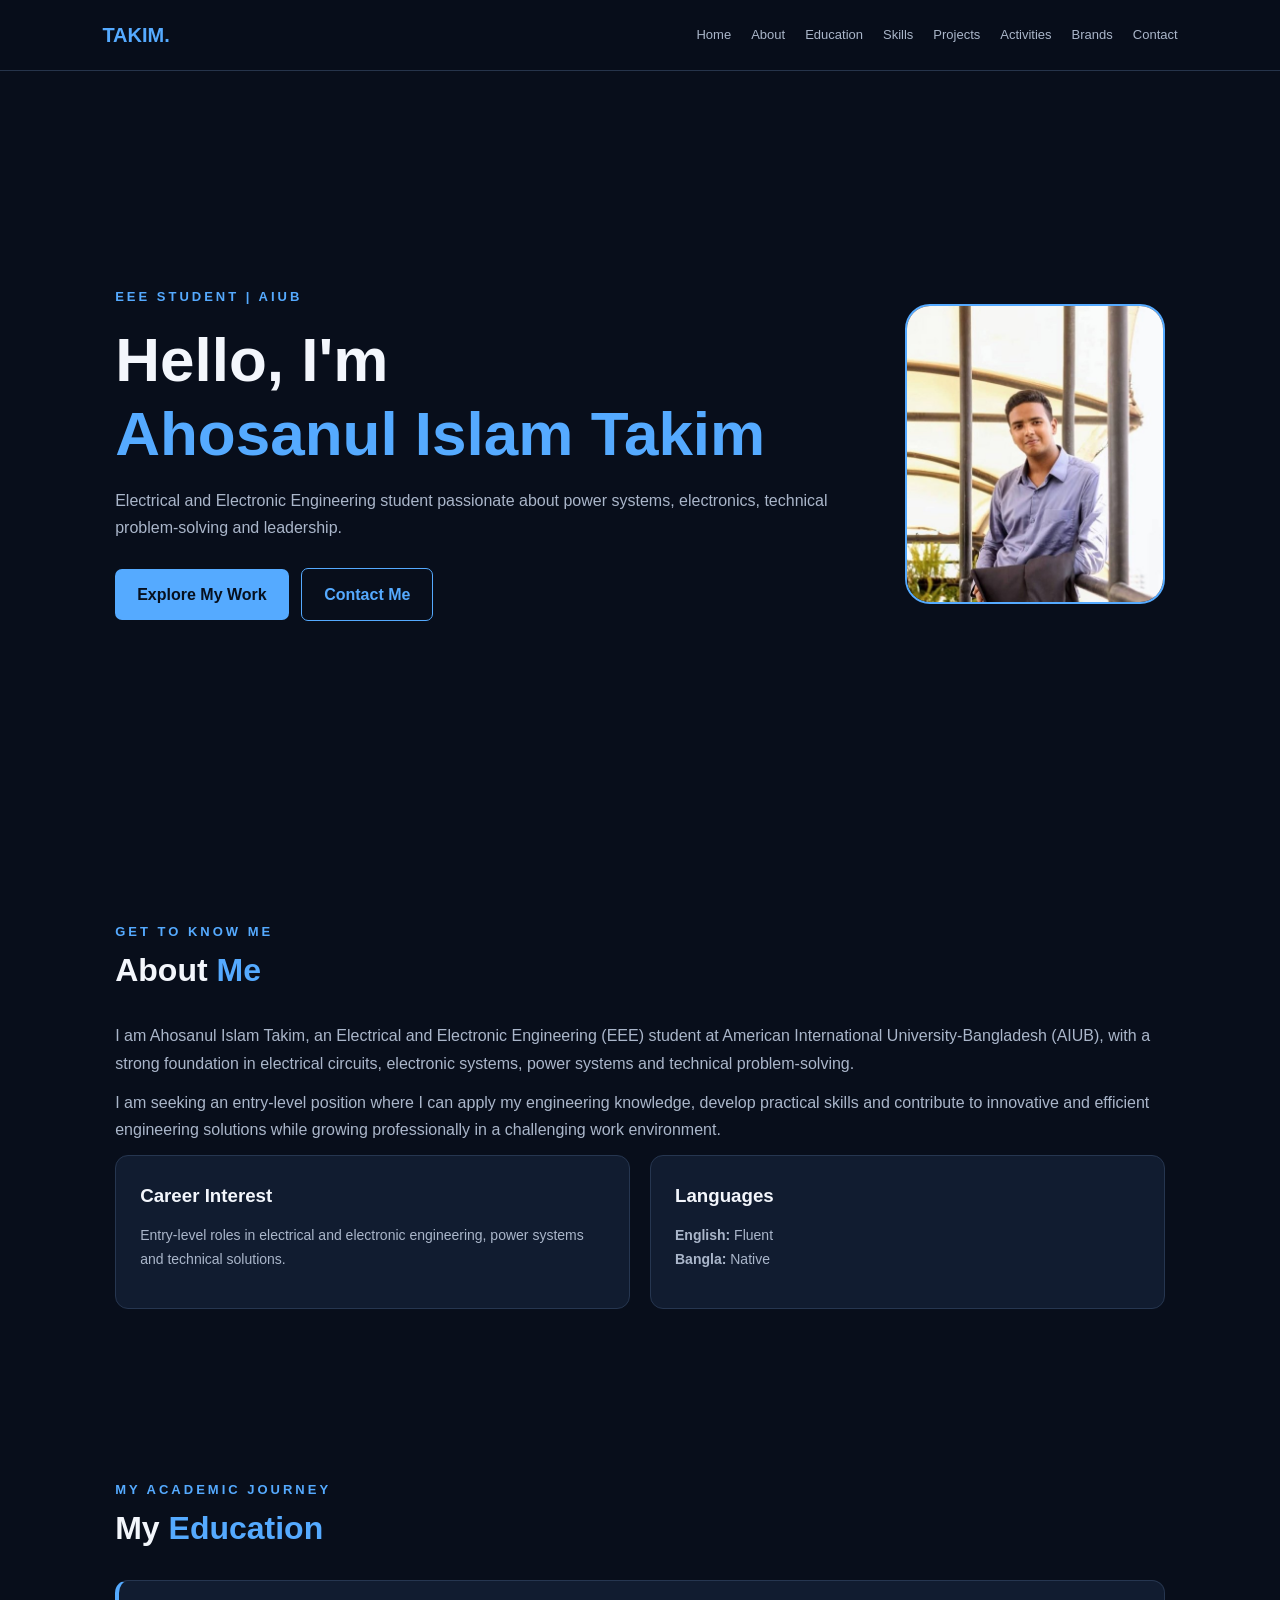
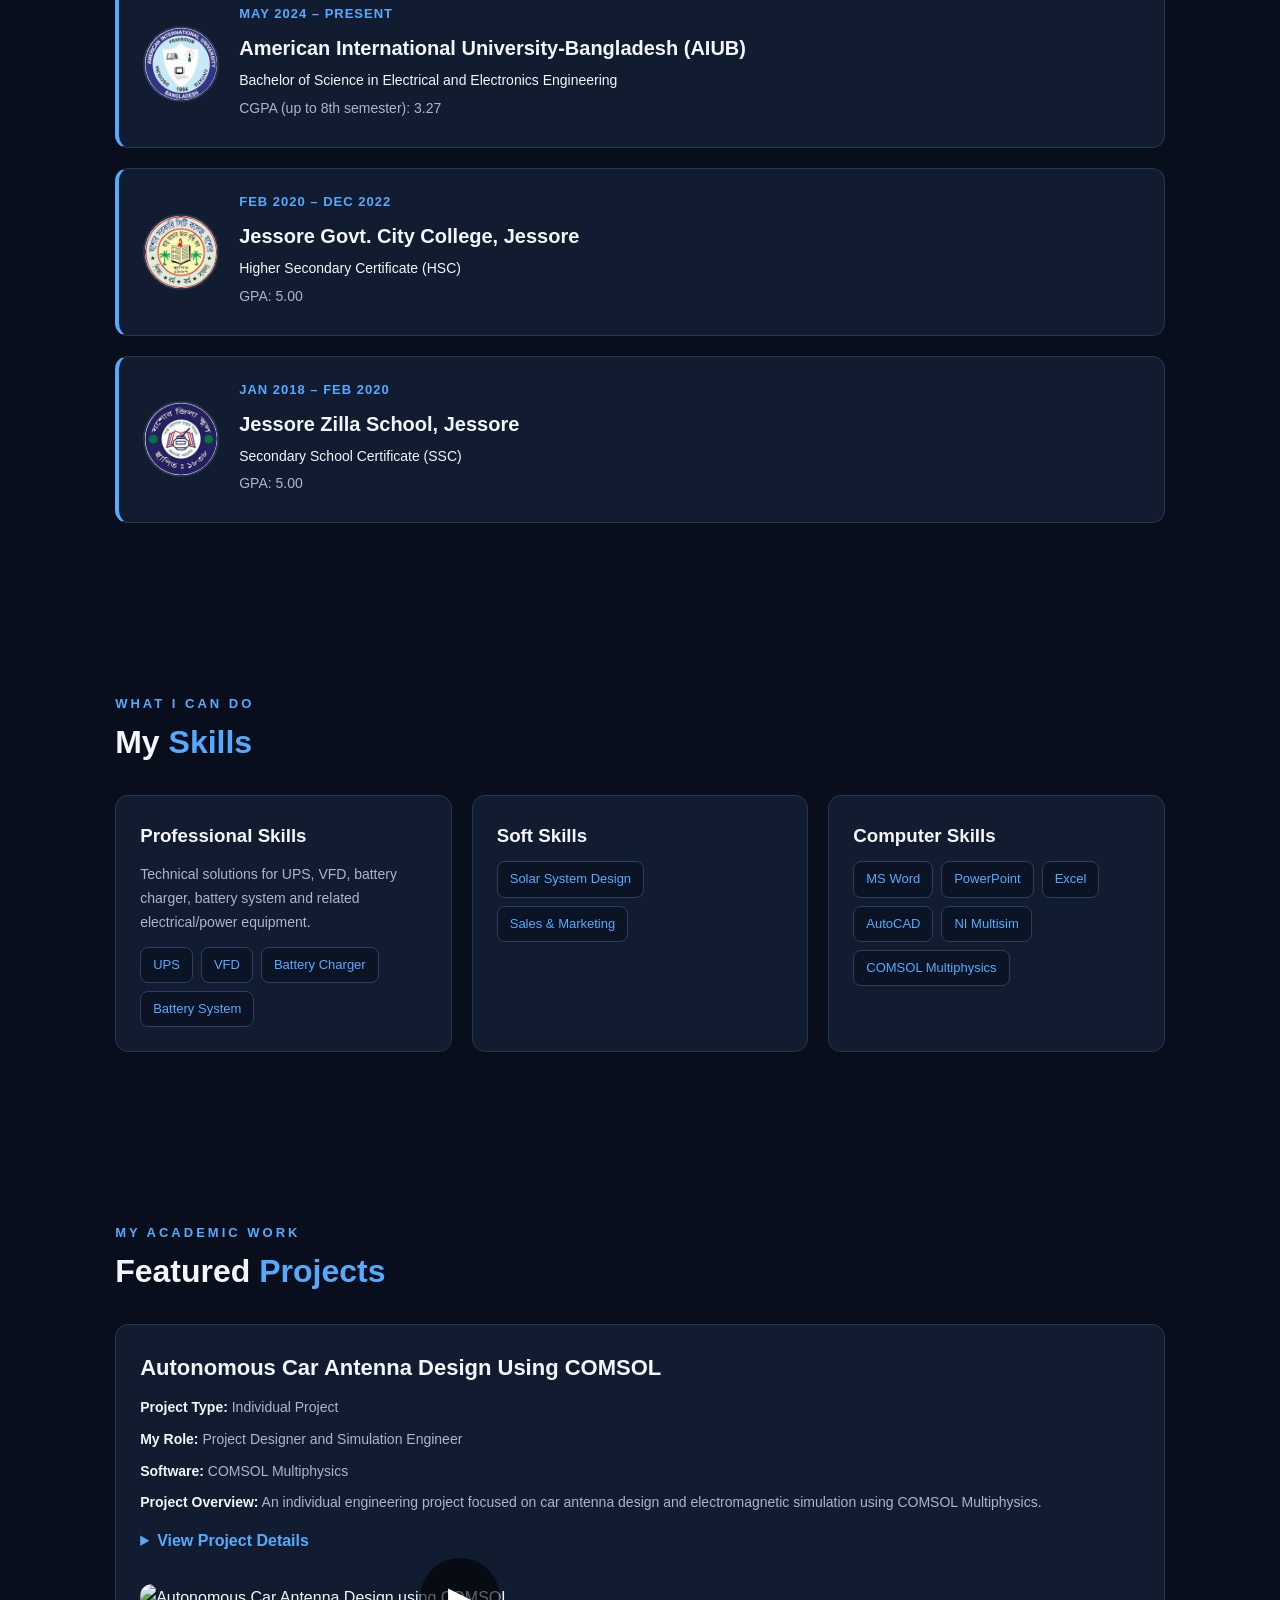
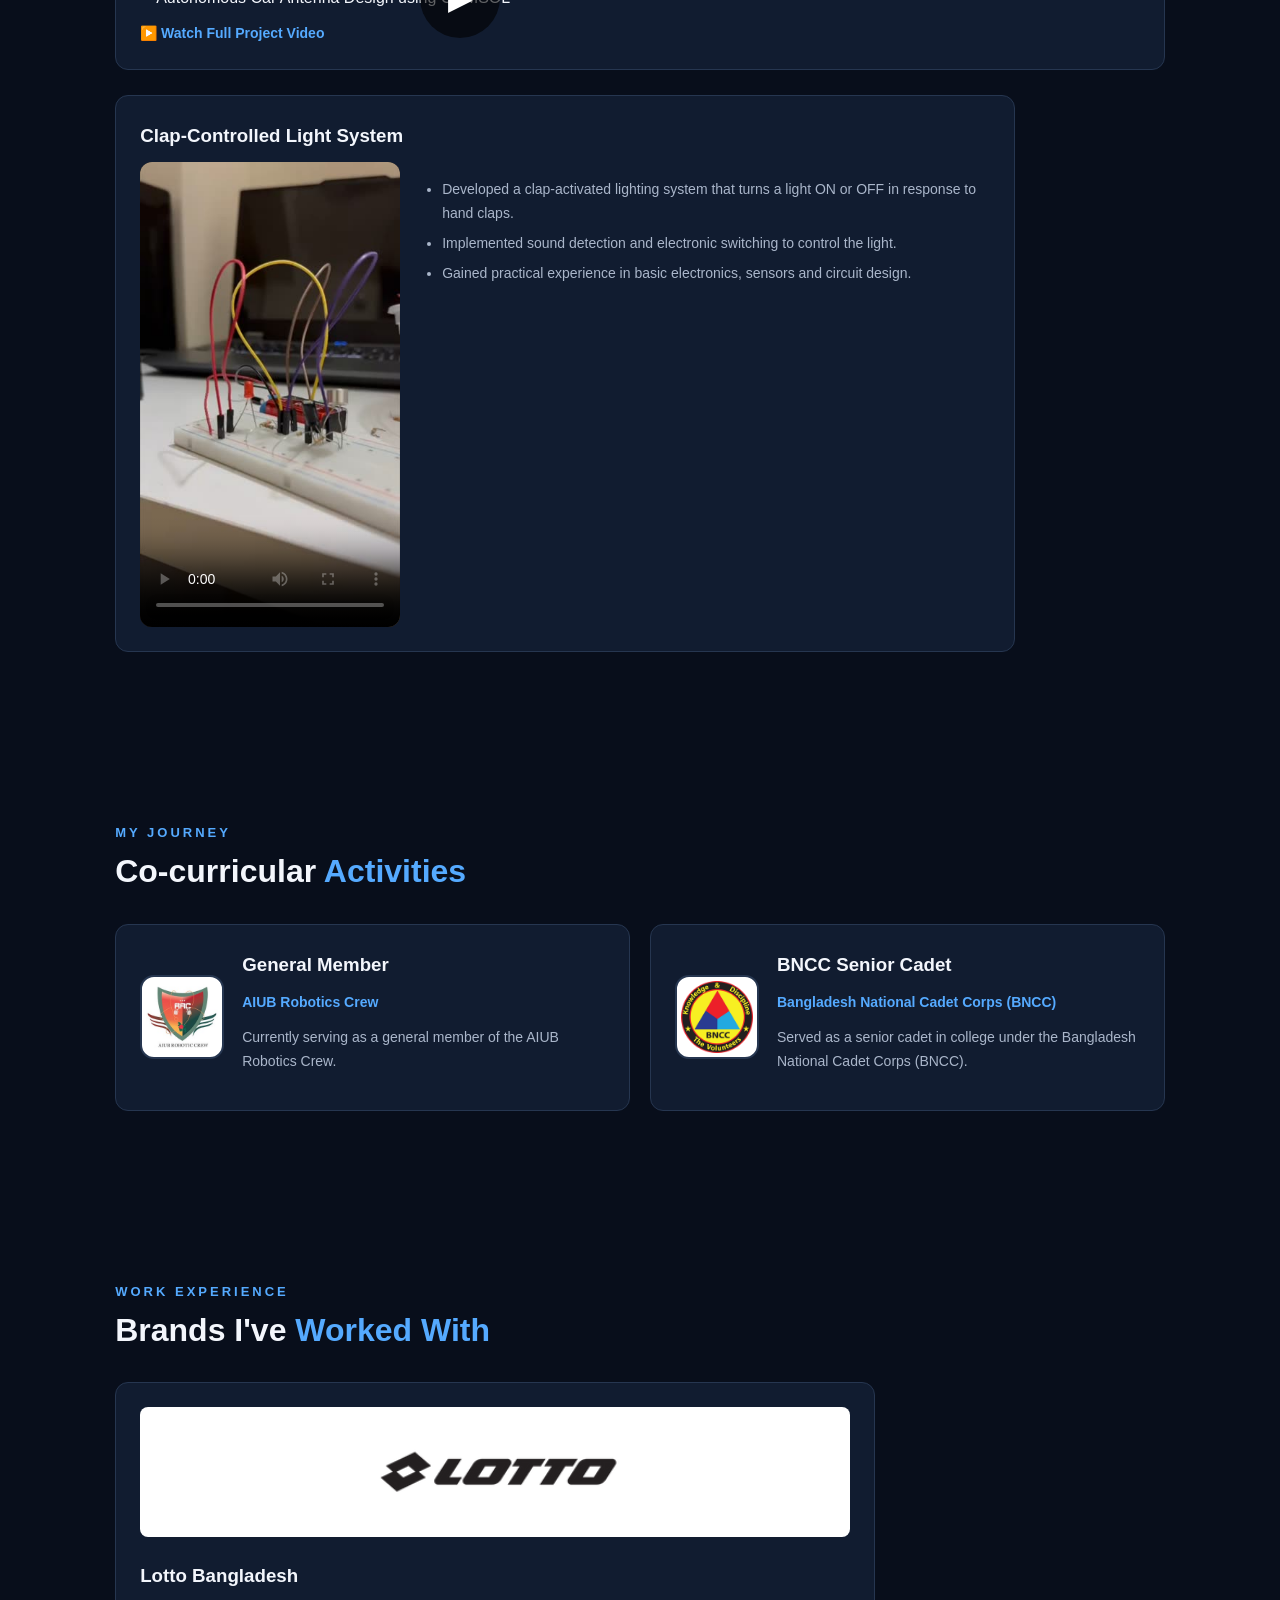
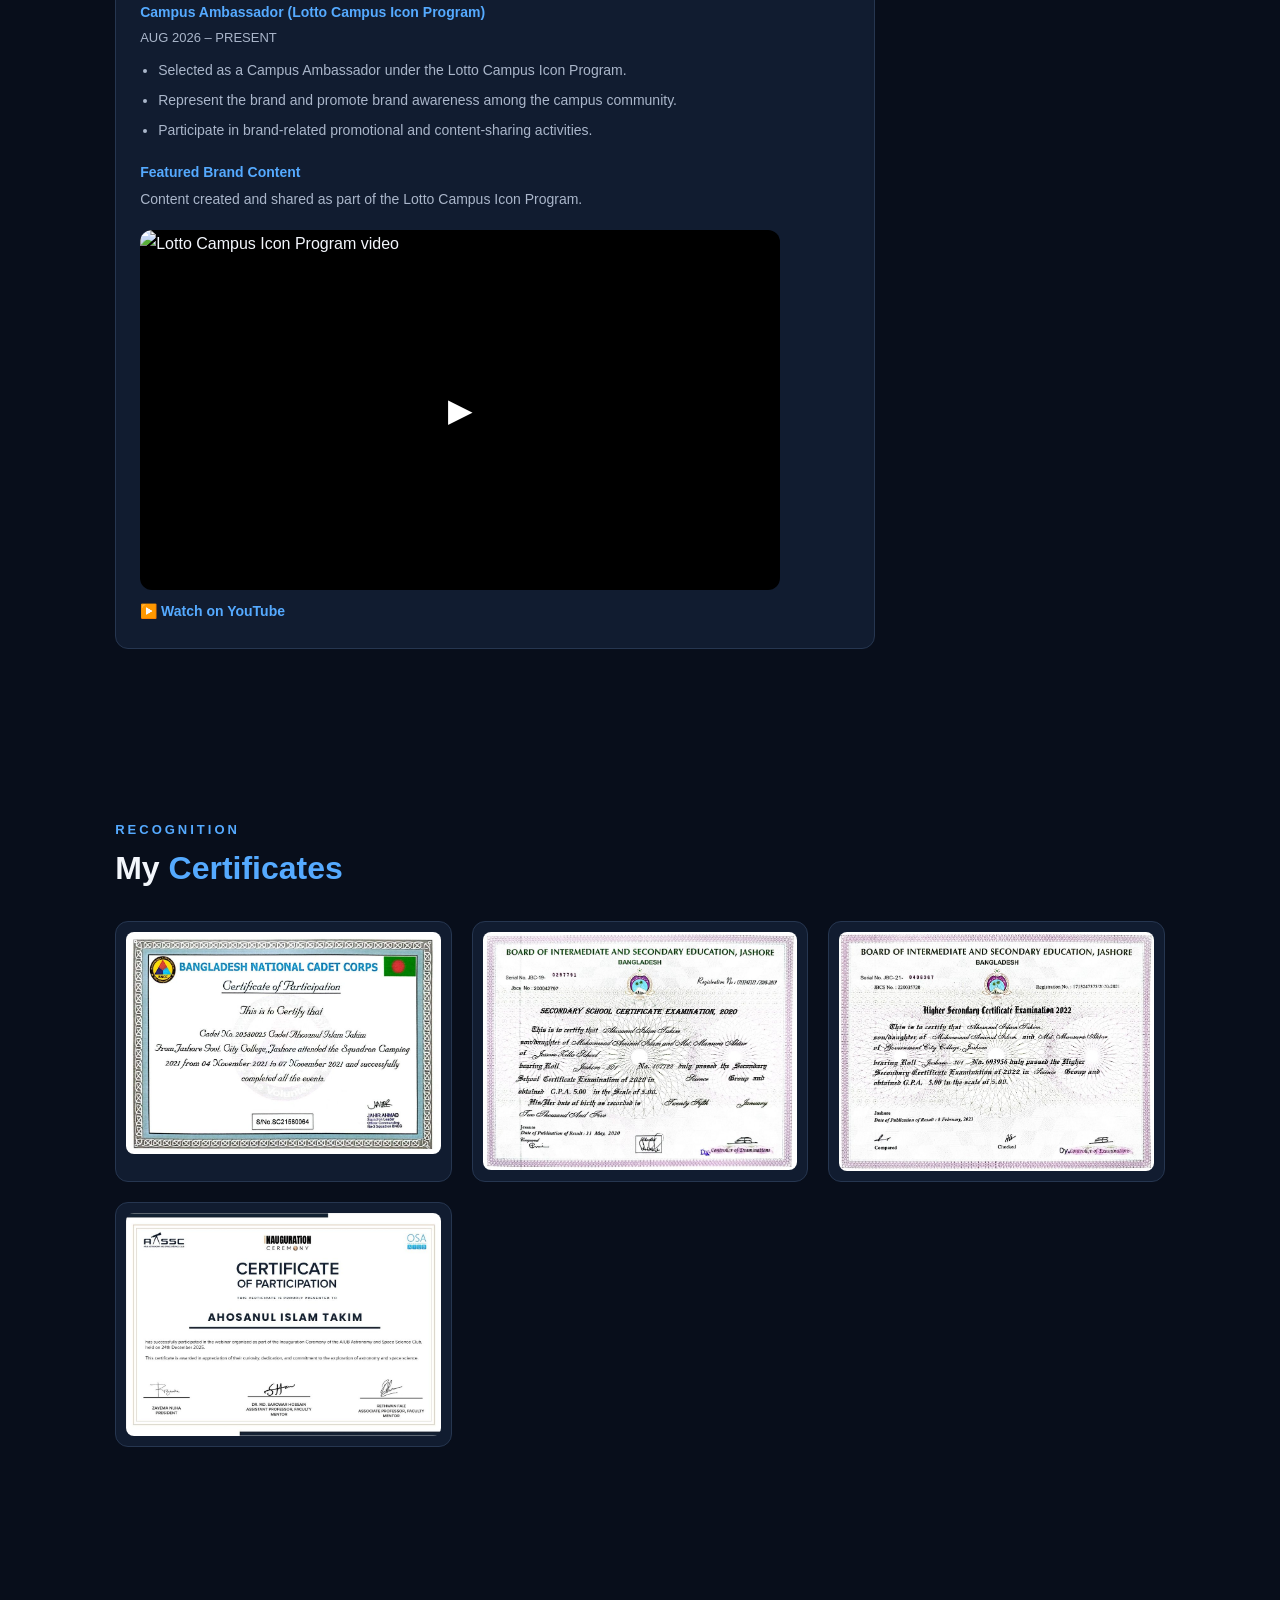
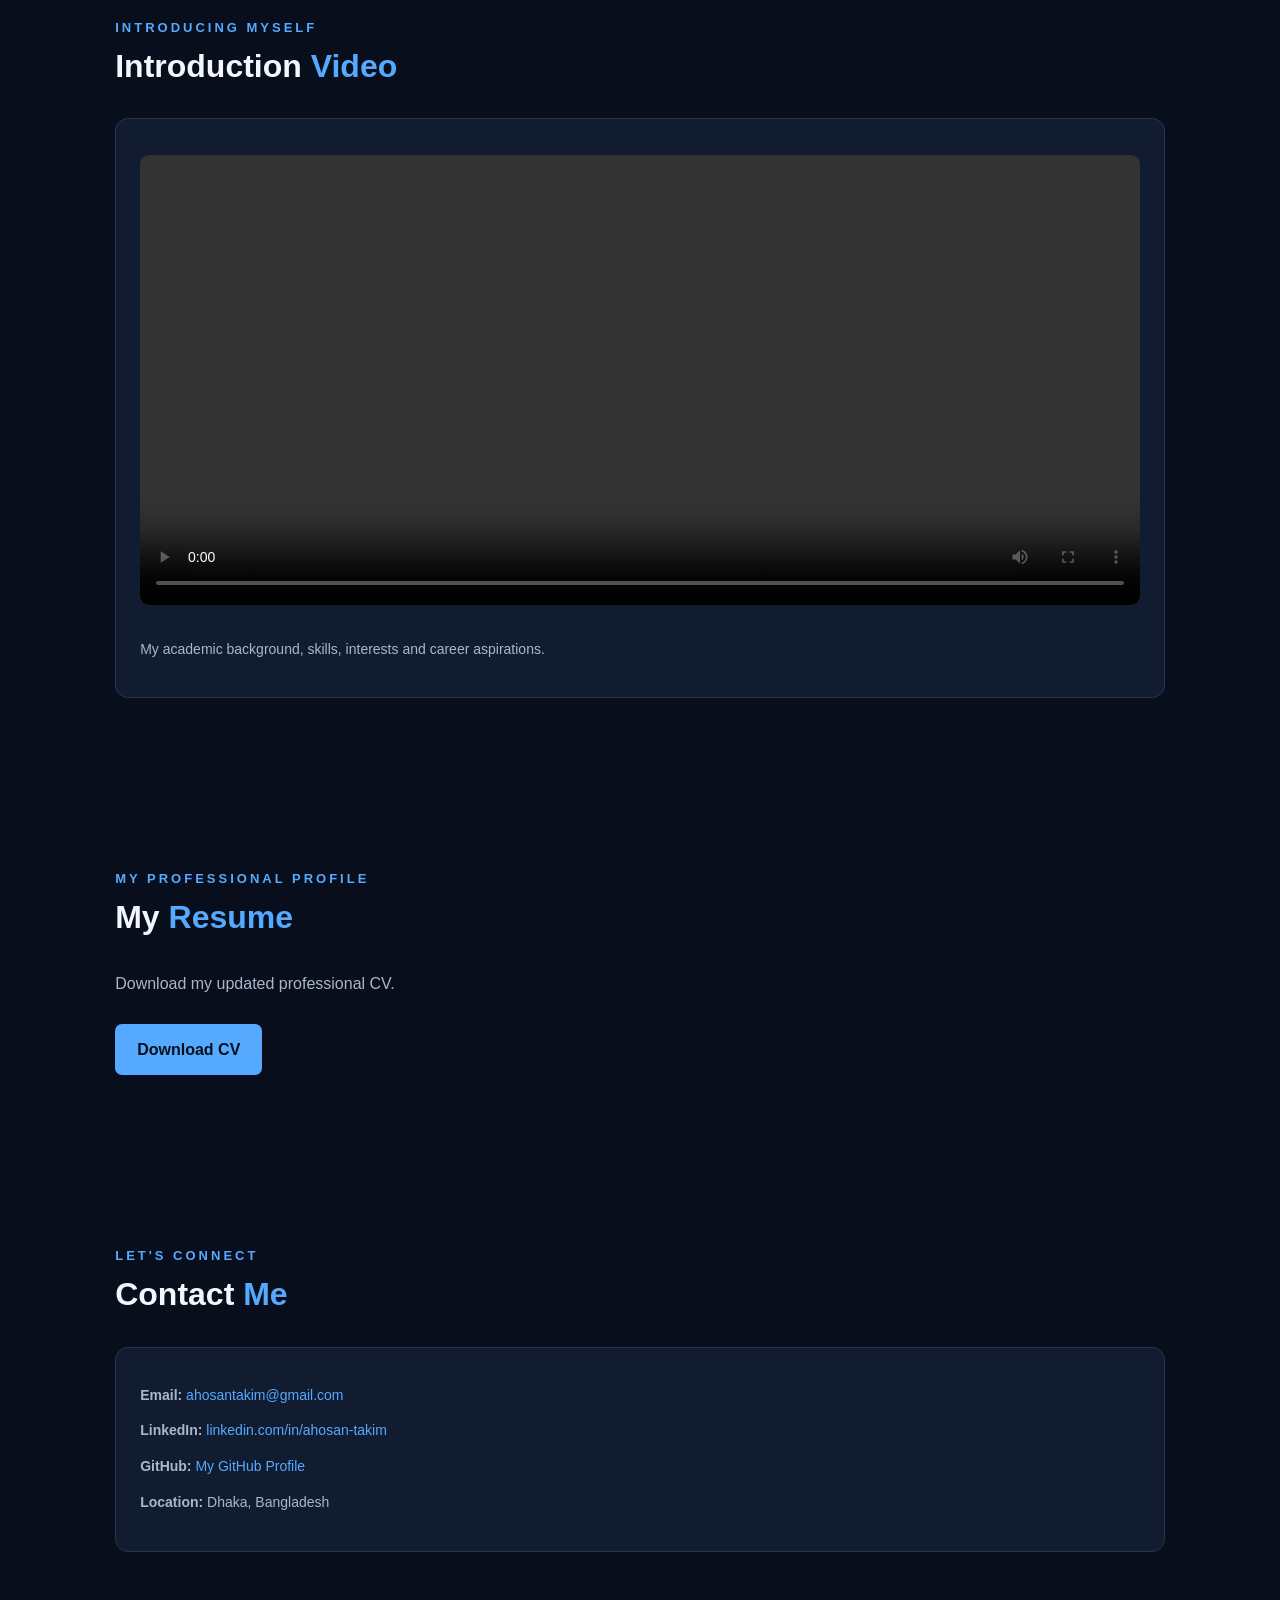
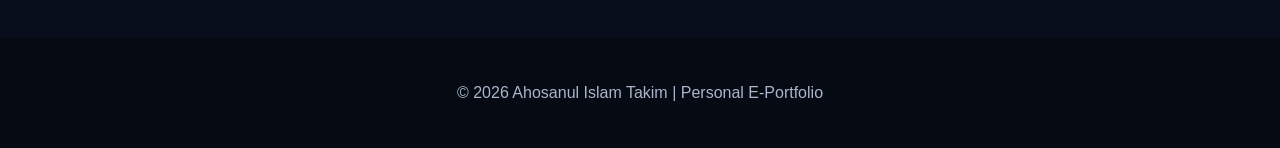
==== index.html @ d15497c9 "Add files via upload" ====
<!DOCTYPE html>
<html lang="en">
<head>
<meta charset="UTF-8">
<meta name="viewport" content="width=device-width, initial-scale=1.0">
<title>Ahosanul Islam Takim | Portfolio</title>
<meta name="description" content="Portfolio of Ahosanul Islam Takim, Electrical and Electronic Engineering student at AIUB">
<style>
:root {
  --bg:#080e1b;
  --card:#111c30;
  --blue:#55aaff;
  --white:#f3f6fc;
  --muted:#aab6ca;
}
*{margin:0;padding:0;box-sizing:border-box;scroll-behavior:smooth}
body{font-family:Arial,sans-serif;background:var(--bg);color:var(--white);line-height:1.7}
a{text-decoration:none;color:inherit}
nav{position:sticky;top:0;background:#080e1bf2;padding:18px 8%;display:flex;justify-content:space-between;align-items:center;z-index:10;border-bottom:1px solid #26344b}
.logo{font-size:20px;font-weight:bold;color:var(--blue)}
nav .links{display:flex;gap:20px;flex-wrap:wrap}
nav a{font-size:13px;color:var(--muted)}
nav a:hover{color:var(--blue)}
section{padding:85px 9%;scroll-margin-top:65px}
.hero{min-height:85vh;display:flex;align-items:center;justify-content:space-between;gap:35px}
.hero h1{font-size:clamp(35px,6vw,62px);line-height:1.2;margin:15px 0}
.hero h1 span{color:var(--blue)}
.tag{color:var(--blue);letter-spacing:3px;font-size:13px;font-weight:bold}
p{color:var(--muted);margin:12px 0}
.profile{width:260px;height:300px;border:2px solid var(--blue);border-radius:25px;object-fit:cover;object-position:50% 30%;background:var(--card)}
.btn{display:inline-block;padding:12px 22px;background:var(--blue);color:#07101e;border-radius:7px;font-weight:bold;margin:15px 8px 0 0}
.btn.outline{background:transparent;color:var(--blue);border:1px solid var(--blue)}
h2{font-size:32px;margin-bottom:25px}
h2 span{color:var(--blue)}
.grid{display:grid;grid-template-columns:repeat(auto-fit,minmax(230px,1fr));gap:20px}
.card{background:var(--card);padding:24px;border:1px solid #263650;border-radius:13px}
.card h3{margin-bottom:10px;color:var(--white)}
.card p{font-size:14px}
.card ul,.project-card ul{margin:10px 0 0 18px;color:var(--muted);font-size:14px}
.card li,.project-card li{margin:6px 0}
.meta{color:var(--blue);font-size:13px;font-weight:bold;margin:2px 0}
.link{color:var(--blue)}
.skills{display:flex;flex-wrap:wrap;gap:12px}
.skills span{background:var(--card);border:1px solid #29415f;padding:10px 16px;border-radius:8px;color:var(--blue)}
.card .skills{gap:8px;margin-top:10px}
.card .skills span{padding:6px 12px;font-size:13px;background:#0b1424}
.media{width:100%;border-radius:9px;margin:12px 0;object-fit:cover}
footer{text-align:center;padding:30px;background:#050a13;color:var(--muted)}

/* Main project card + video thumbnail */
.project-card{background:var(--card);padding:24px;border:1px solid #263650;border-radius:13px;margin-bottom:25px}
.project-card h3{color:var(--white);margin-bottom:10px;font-size:22px}
.project-card p{font-size:14px;margin:8px 0}
.project-card strong{color:var(--white)}
.project-card summary{cursor:pointer;color:var(--blue);font-weight:bold;margin:12px 0}
.video-thumbnail{display:block;max-width:640px;margin-top:18px}
.video-thumbnail .thumb{position:relative;display:block}
.video-thumbnail .thumb img{display:block;width:100%;border-radius:12px}
.video-thumbnail .thumb::after{
  content:"▶";
  position:absolute;
  top:50%;left:50%;
  transform:translate(-50%,-50%);
  font-size:32px;
  color:#fff;
  background:rgba(0,0,0,.6);
  width:80px;height:80px;
  line-height:80px;
  text-align:center;
  border-radius:50%;
  pointer-events:none;
  transition:background .2s;
}
.video-thumbnail:hover .thumb::after{background:var(--blue)}
.video-caption{display:block;margin-top:10px;color:var(--blue);font-weight:bold;font-size:14px}

/* Education timeline */
.timeline{display:grid;gap:20px}
.edu-item{display:flex;align-items:center;gap:20px;background:var(--card);border:1px solid #263650;border-left:4px solid var(--blue);border-radius:13px;padding:22px 24px}
.edu-item .years{color:var(--blue);font-size:13px;font-weight:bold;letter-spacing:1px}
.edu-item h3{margin:6px 0 4px;color:var(--white);font-size:20px}
.edu-item p{font-size:14px;margin:4px 0}
.edu-item .degree{color:var(--white)}
.edu-logo{width:76px;height:76px;flex-shrink:0;border-radius:50%;background:#fff;object-fit:cover;border:2px solid #263650}
.edu-info{min-width:0}

/* Activities with logos */
.act-card{display:flex;align-items:center;gap:18px}
.act-logo{width:84px;height:84px;flex-shrink:0;border-radius:14px;background:#fff;object-fit:contain;padding:4px;border:2px solid #263650}
.act-info{min-width:0}

/* Clap project video (vertical) */
.clap-card{max-width:900px}
.clap-wrap{display:flex;gap:24px;flex-wrap:wrap;align-items:flex-start}
.clap-video{width:260px;max-width:100%;border-radius:12px;background:#000}
.clap-wrap ul{flex:1;min-width:240px}

/* Certificates */
.cert-grid{grid-template-columns:repeat(auto-fit,minmax(320px,1fr))}
.cert-card{padding:10px}
.certificate{display:block;width:100%;height:auto;border-radius:8px}

/* Brands */
.brand-logo{width:100%;height:130px;object-fit:contain;background:#fff;border-radius:8px;padding:14px;margin-bottom:14px}
.brand-card .period{font-size:13px;margin:2px 0 8px}
.brand-card{max-width:760px}
.video-thumbnail.wide .thumb img{aspect-ratio:16/9;object-fit:cover;background:#000}

@media(max-width:700px){
 nav{align-items:flex-start;gap:12px;flex-direction:column}
 nav .links{gap:12px}
 .hero{flex-direction:column-reverse;text-align:center;justify-content:center}
 .profile{width:190px;height:220px}
 section{padding:65px 6%}
 .edu-item{gap:14px;padding:16px}
 .edu-logo{width:56px;height:56px}
 .act-logo{width:64px;height:64px}
 .act-card{gap:14px}
}
</style>
</head>
<body>

<nav>
 <div class="logo">TAKIM.</div>
 <div class="links">
  <a href="#home">Home</a>
  <a href="#about">About</a>
  <a href="#education">Education</a>
  <a href="#skills">Skills</a>
  <a href="#projects">Projects</a>
  <a href="#activities">Activities</a>
  <a href="#brands">Brands</a>
  <a href="#contact">Contact</a>
 </div>
</nav>

<section class="hero" id="home">
 <div>
  <div class="tag">EEE STUDENT | AIUB</div>
  <h1>Hello, I'm<br><span>Ahosanul Islam Takim</span></h1>
  <p>Electrical and Electronic Engineering student passionate about power systems, electronics, technical problem-solving and leadership.</p>
  <a href="#projects" class="btn">Explore My Work</a>
  <a href="#contact" class="btn outline">Contact Me</a>
 </div>
 <img class="profile" src="[data-uri]" alt="Profile picture">
</section>

<section id="about">
 <div class="tag">GET TO KNOW ME</div>
 <h2>About <span>Me</span></h2>
 <p>I am Ahosanul Islam Takim, an Electrical and Electronic Engineering (EEE) student at American International University-Bangladesh (AIUB), with a strong foundation in electrical circuits, electronic systems, power systems and technical problem-solving.</p>
 <p>I am seeking an entry-level position where I can apply my engineering knowledge, develop practical skills and contribute to innovative and efficient engineering solutions while growing professionally in a challenging work environment.</p>
 <div class="grid">
  <div class="card"><h3>Career Interest</h3><p>Entry-level roles in electrical and electronic engineering, power systems and technical solutions.</p></div>
  <div class="card"><h3>Languages</h3><p><b>English:</b> Fluent<br><b>Bangla:</b> Native</p></div>
 </div>
</section>

<section id="education">
 <div class="tag">MY ACADEMIC JOURNEY</div>
 <h2>My <span>Education</span></h2>
 <div class="timeline">

  <div class="edu-item">
   <img class="edu-logo" src="[data-uri]" alt="AIUB logo">
   <div class="edu-info">
    <div class="years">MAY 2024 – PRESENT</div>
    <h3>American International University-Bangladesh (AIUB)</h3>
    <p class="degree">Bachelor of Science in Electrical and Electronics Engineering</p>
    <p>CGPA (up to 8th semester): 3.27</p>
   </div>
  </div>

  <div class="edu-item">
   <img class="edu-logo" src="[data-uri]" alt="Jessore Govt. City College logo">
   <div class="edu-info">
    <div class="years">FEB 2020 – DEC 2022</div>
    <h3>Jessore Govt. City College, Jessore</h3>
    <p class="degree">Higher Secondary Certificate (HSC)</p>
    <p>GPA: 5.00</p>
   </div>
  </div>

  <div class="edu-item">
   <img class="edu-logo" src="[data-uri]" alt="Jessore Zilla School logo">
   <div class="edu-info">
    <div class="years">JAN 2018 – FEB 2020</div>
    <h3>Jessore Zilla School, Jessore</h3>
    <p class="degree">Secondary School Certificate (SSC)</p>
    <p>GPA: 5.00</p>
   </div>
  </div>

 </div>
</section>

<section id="skills">
 <div class="tag">WHAT I CAN DO</div>
 <h2>My <span>Skills</span></h2>
 <div class="grid">

  <div class="card">
   <h3>Professional Skills</h3>
   <p>Technical solutions for UPS, VFD, battery charger, battery system and related electrical/power equipment.</p>
   <div class="skills">
    <span>UPS</span><span>VFD</span><span>Battery Charger</span><span>Battery System</span>
   </div>
  </div>

  <div class="card">
   <h3>Soft Skills</h3>
   <div class="skills">
    <span>Solar System Design</span><span>Sales &amp; Marketing</span>
   </div>
  </div>

  <div class="card">
   <h3>Computer Skills</h3>
   <div class="skills">
    <span>MS Word</span><span>PowerPoint</span><span>Excel</span><span>AutoCAD</span><span>NI Multisim</span><span>COMSOL Multiphysics</span>
   </div>
  </div>

 </div>
</section>

<section id="projects">
 <div class="tag">MY ACADEMIC WORK</div>
 <h2>Featured <span>Projects</span></h2>

 <article class="project-card">
  <h3>Autonomous Car Antenna Design Using COMSOL</h3>

  <p><strong>Project Type:</strong> Individual Project</p>
  <p><strong>My Role:</strong> Project Designer and Simulation Engineer</p>
  <p><strong>Software:</strong> COMSOL Multiphysics</p>
  <p>
   <strong>Project Overview:</strong>
   An individual engineering project focused on car antenna design and electromagnetic simulation using COMSOL Multiphysics.
  </p>

  <details>
   <summary>View Project Details</summary>
   <p>This project involved designing a car antenna and exploring its electromagnetic simulation using COMSOL Multiphysics.</p>
   <p><strong>Learning Outcome:</strong> Gained practical experience in antenna design and electromagnetic simulation.</p>
  </details>

  <a href="https://youtu.be/P88P6YJMUt0"
     target="_blank"
     rel="noopener noreferrer"
     class="video-thumbnail">
   <span class="thumb">
    <img
     src="assets/images/video-thumb.jpg"
     onerror="this.onerror=null;this.src='https://img.youtube.com/vi/P88P6YJMUt0/hqdefault.jpg';"
     alt="Autonomous Car Antenna Design using COMSOL">
   </span>
   <span class="video-caption">▶️ Watch Full Project Video</span>
  </a>
 </article>

 <div class="grid">
  <div class="card clap-card">
   <h3>Clap-Controlled Light System</h3>
   <div class="clap-wrap">
    <video class="clap-video" controls playsinline preload="metadata" poster="[data-uri]" src="[data-uri]">
     Your browser does not support video.
    </video>
    <ul>
    <li>Developed a clap-activated lighting system that turns a light ON or OFF in response to hand claps.</li>
    <li>Implemented sound detection and electronic switching to control the light.</li>
    <li>Gained practical experience in basic electronics, sensors and circuit design.</li>
   </ul>
   </div>
  </div>
 </div>
</section>

<section id="activities">
 <div class="tag">MY JOURNEY</div>
 <h2>Co-curricular <span>Activities</span></h2>
 <div class="grid">
  <div class="card act-card">
   <img class="act-logo" src="[data-uri]" alt="AIUB Robotic Crew logo">
   <div class="act-info">
    <h3>General Member</h3>
    <p class="meta">AIUB Robotics Crew</p>
    <p>Currently serving as a general member of the AIUB Robotics Crew.</p>
   </div>
  </div>
  <div class="card act-card">
   <img class="act-logo" src="[data-uri]" alt="BNCC logo">
   <div class="act-info">
    <h3>BNCC Senior Cadet</h3>
    <p class="meta">Bangladesh National Cadet Corps (BNCC)</p>
    <p>Served as a senior cadet in college under the Bangladesh National Cadet Corps (BNCC).</p>
   </div>
  </div>
 </div>
</section>

<section id="brands">
 <div class="tag">WORK EXPERIENCE</div>
 <h2>Brands I've <span>Worked With</span></h2>
 <div class="grid">

  <div class="card brand-card">
   <img class="brand-logo" src="[data-uri]" alt="Lotto Bangladesh logo">
   <h3>Lotto Bangladesh</h3>
   <p class="meta">Campus Ambassador (Lotto Campus Icon Program)</p>
   <p class="period">AUG 2026 – PRESENT</p>
   <ul>
    <li>Selected as a Campus Ambassador under the Lotto Campus Icon Program.</li>
    <li>Represent the brand and promote brand awareness among the campus community.</li>
    <li>Participate in brand-related promotional and content-sharing activities.</li>
   </ul>
   <p class="meta" style="margin-top:18px">Featured Brand Content</p>
   <p style="margin-top:4px">Content created and shared as part of the Lotto Campus Icon Program.</p>
   <a href="https://youtu.be/zyNWpphqwgo"
      target="_blank"
      rel="noopener noreferrer"
      class="video-thumbnail wide">
    <span class="thumb">
     <img src="https://img.youtube.com/vi/zyNWpphqwgo/hqdefault.jpg" alt="Lotto Campus Icon Program video">
    </span>
    <span class="video-caption">▶️ Watch on YouTube</span>
   </a>
  </div>

 </div>
</section>

<section id="certificates">
 <div class="tag">RECOGNITION</div>
 <h2>My <span>Certificates</span></h2>
 <div class="grid cert-grid">
  <div class="card cert-card">
   <img class="certificate" src="[data-uri]" alt="Squadron Camping certificate - Bangladesh National Cadet Corps" loading="lazy">
  </div>
  <div class="card cert-card">
   <img class="certificate" src="[data-uri]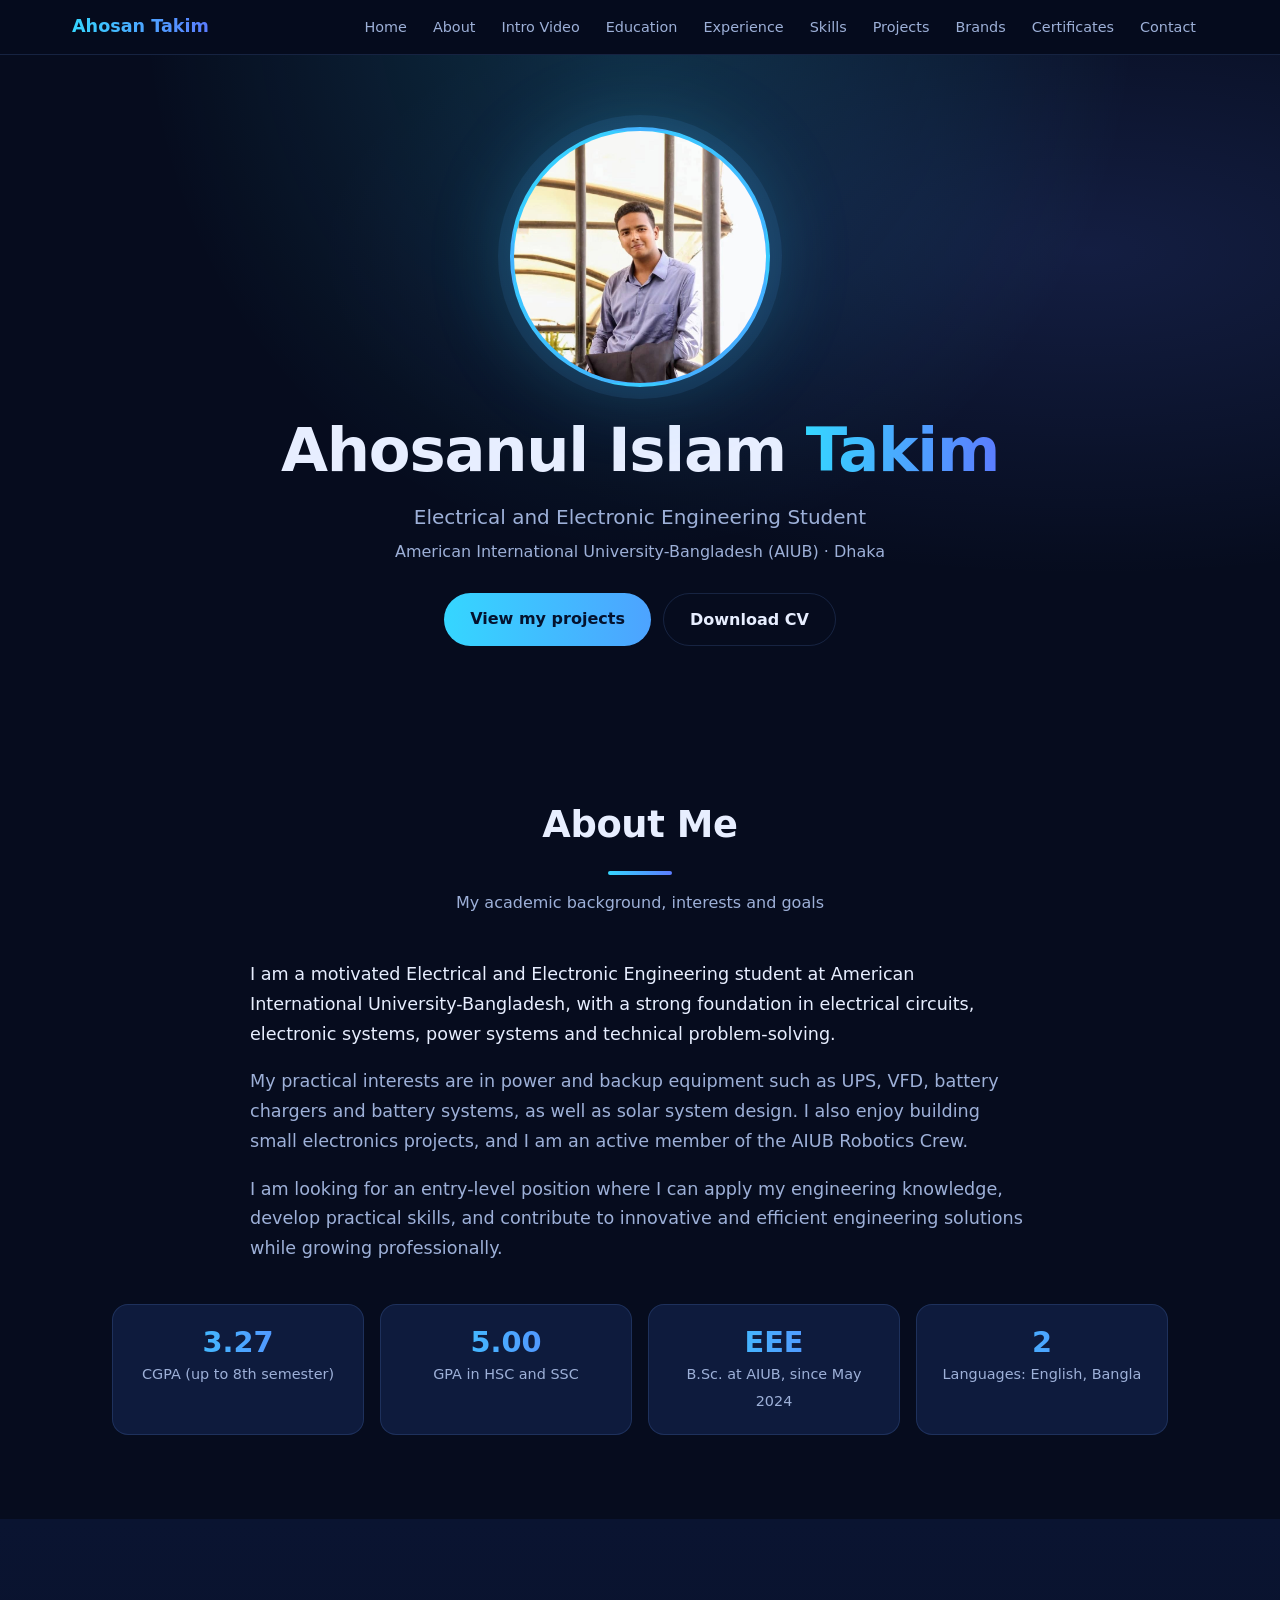
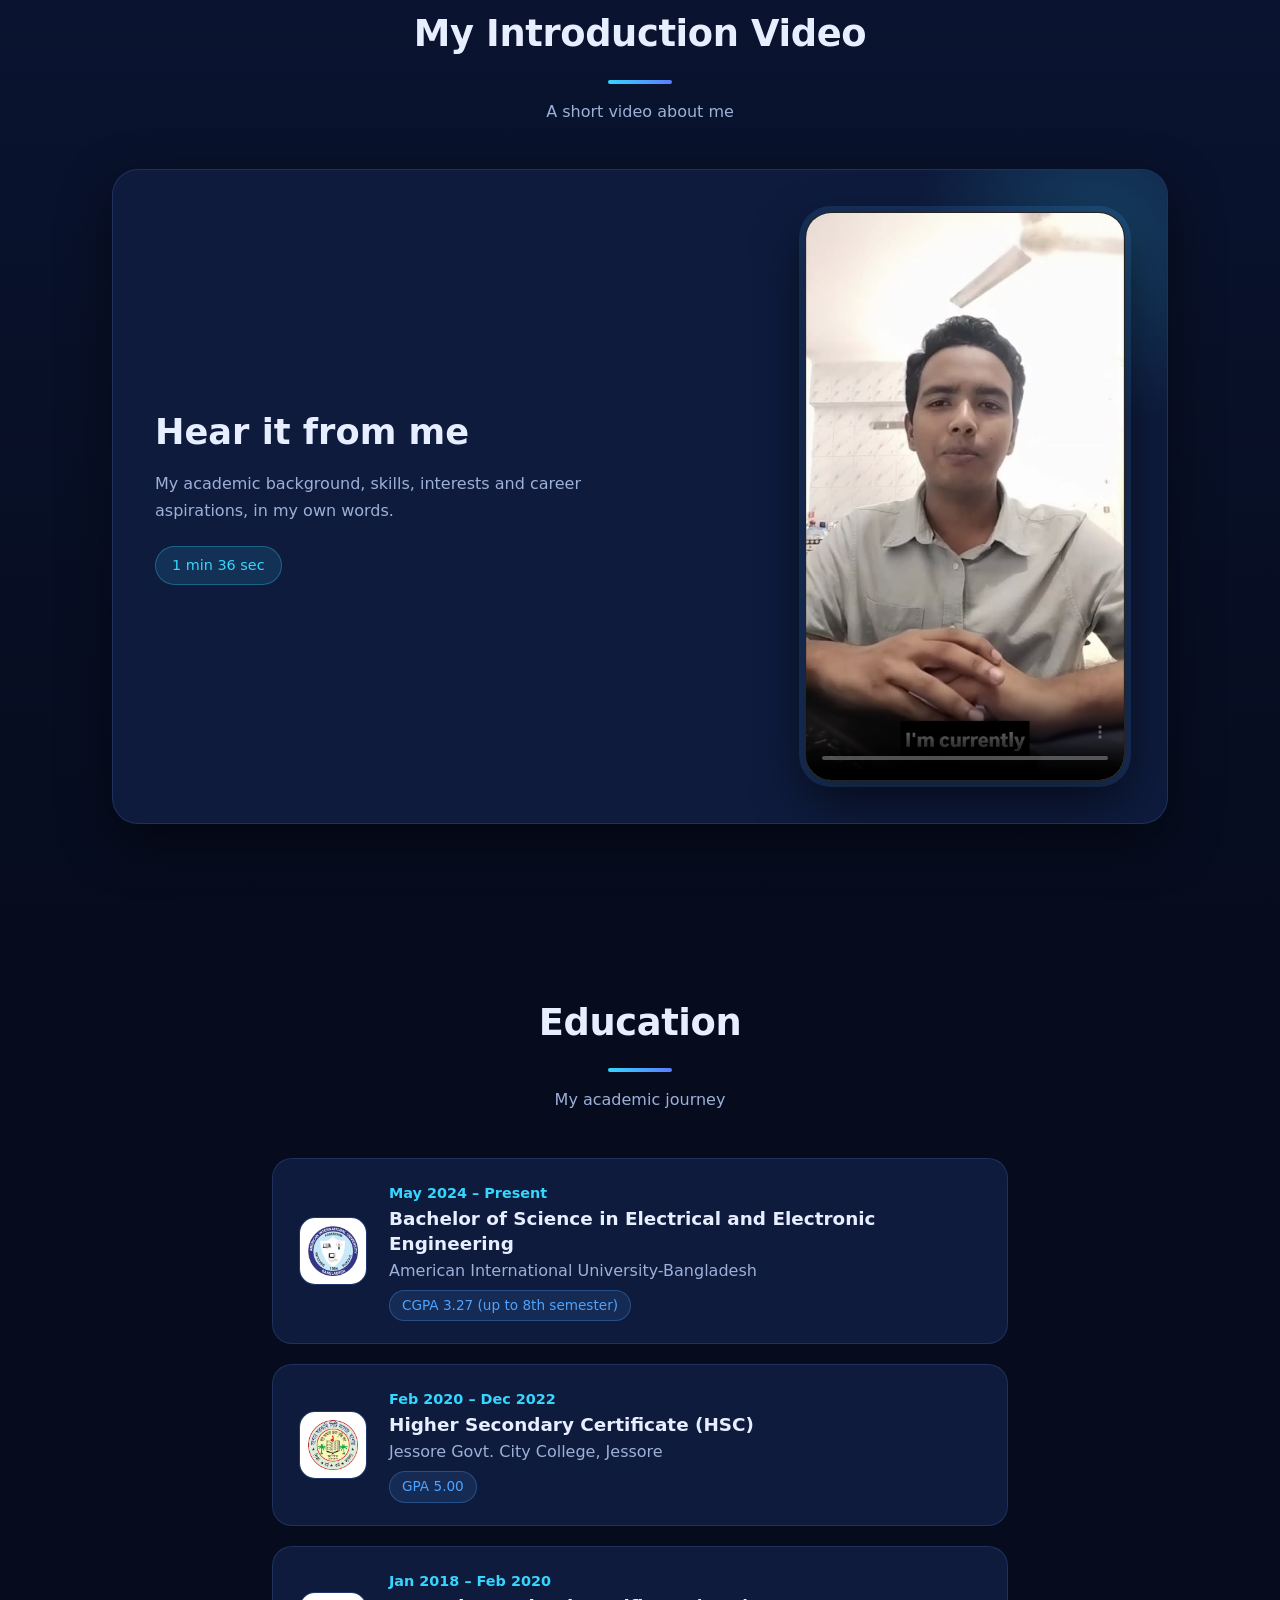
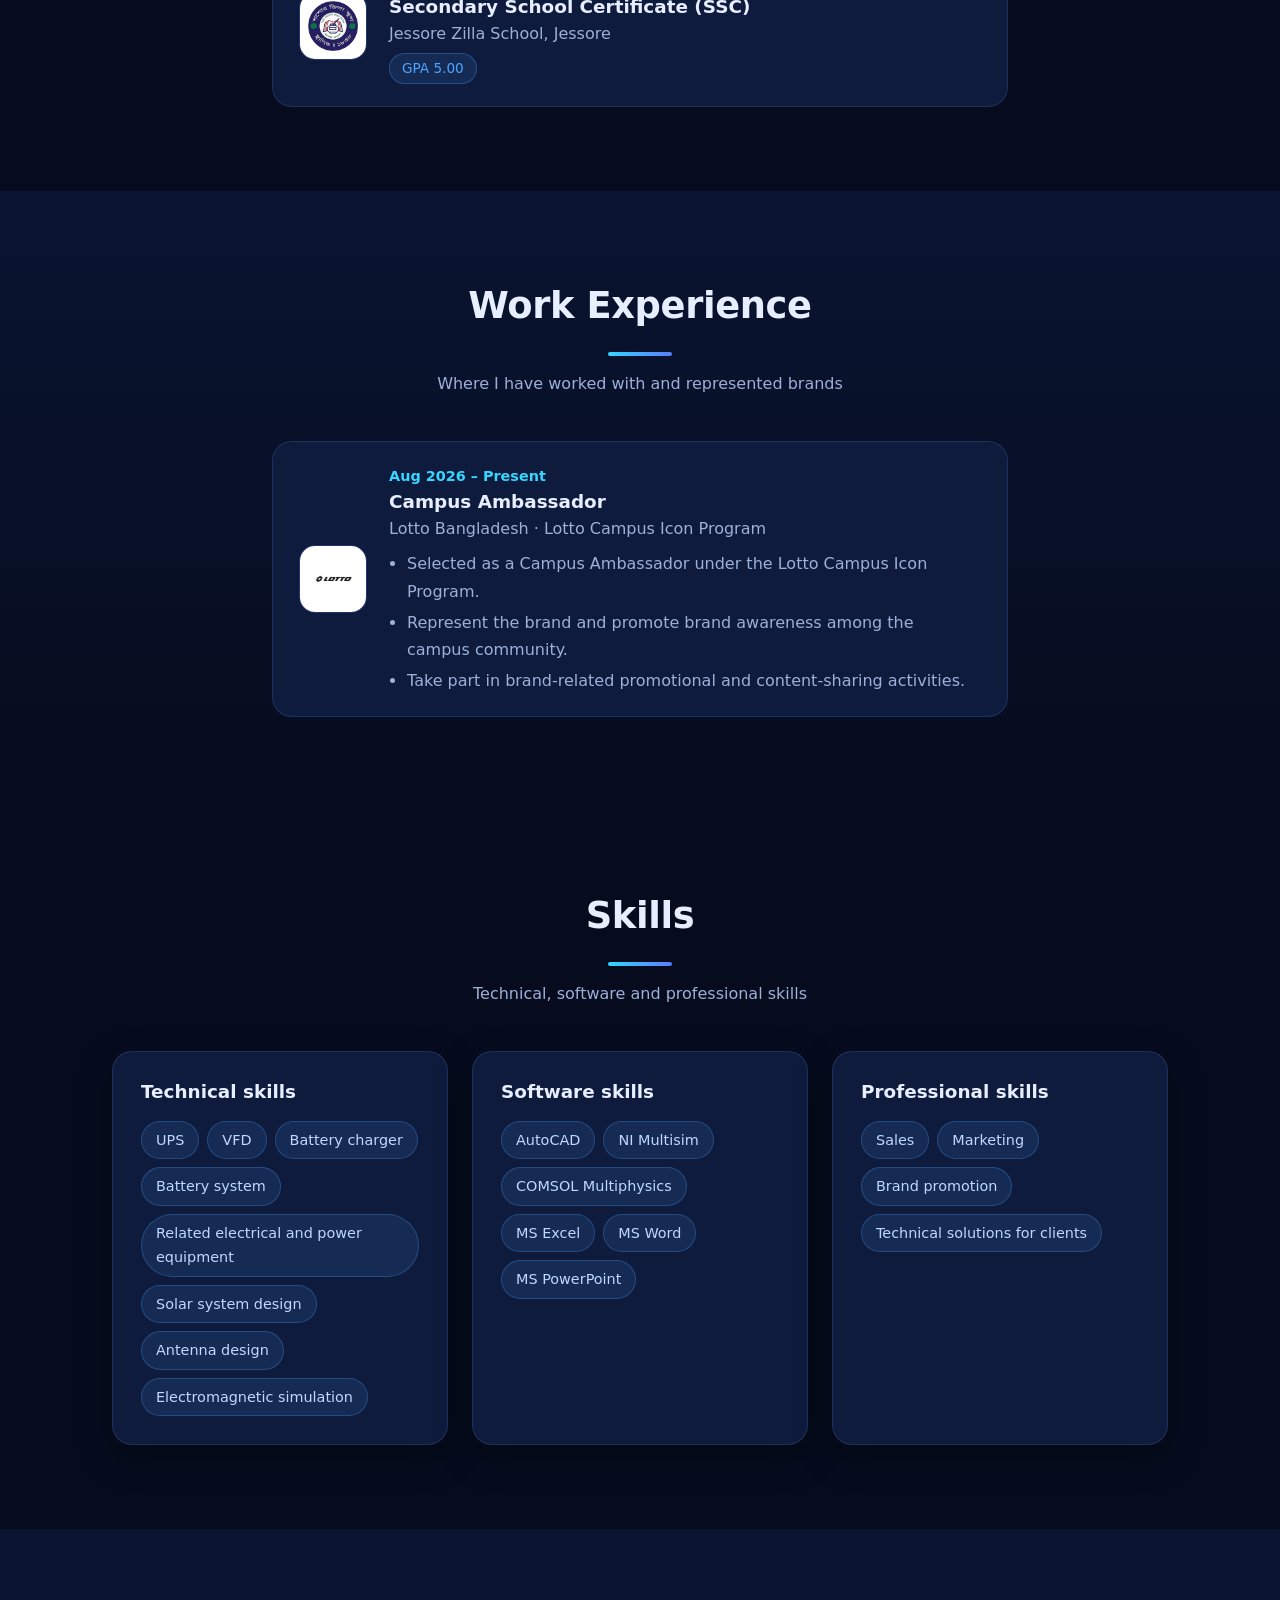
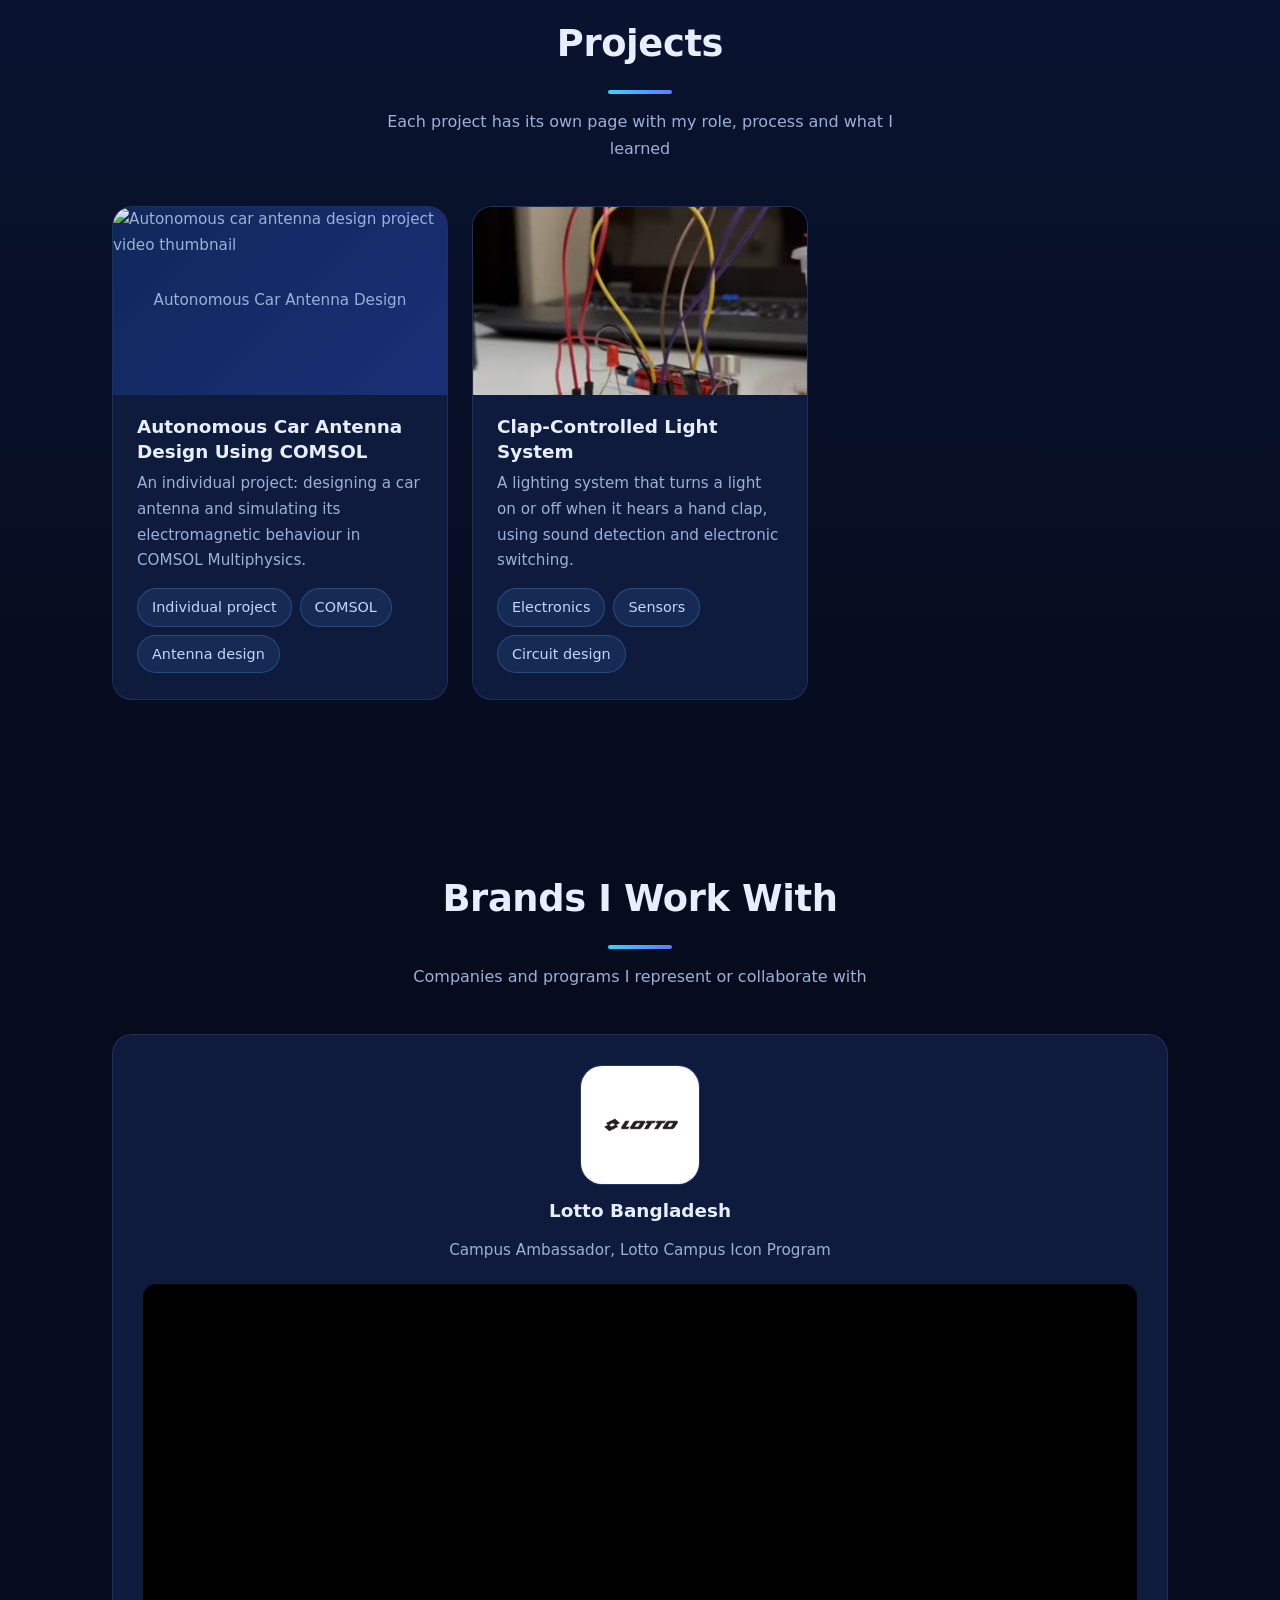
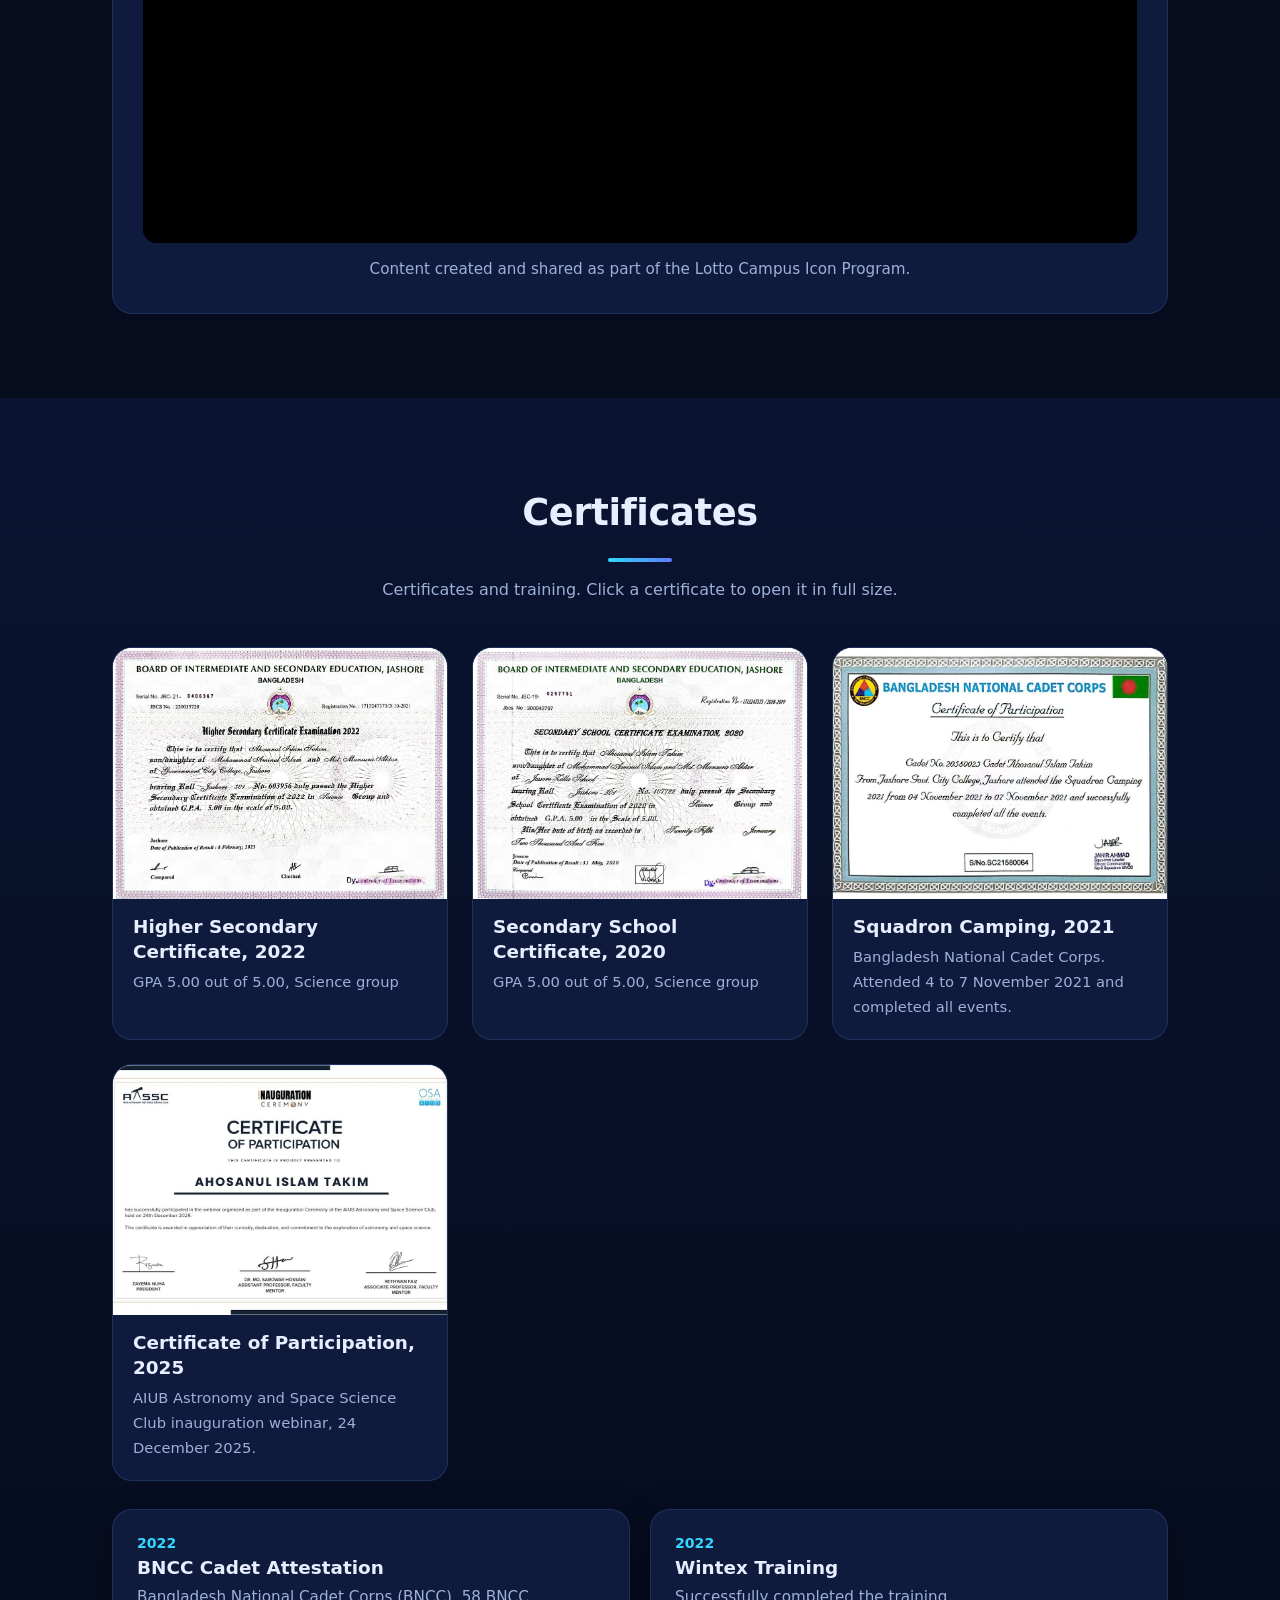
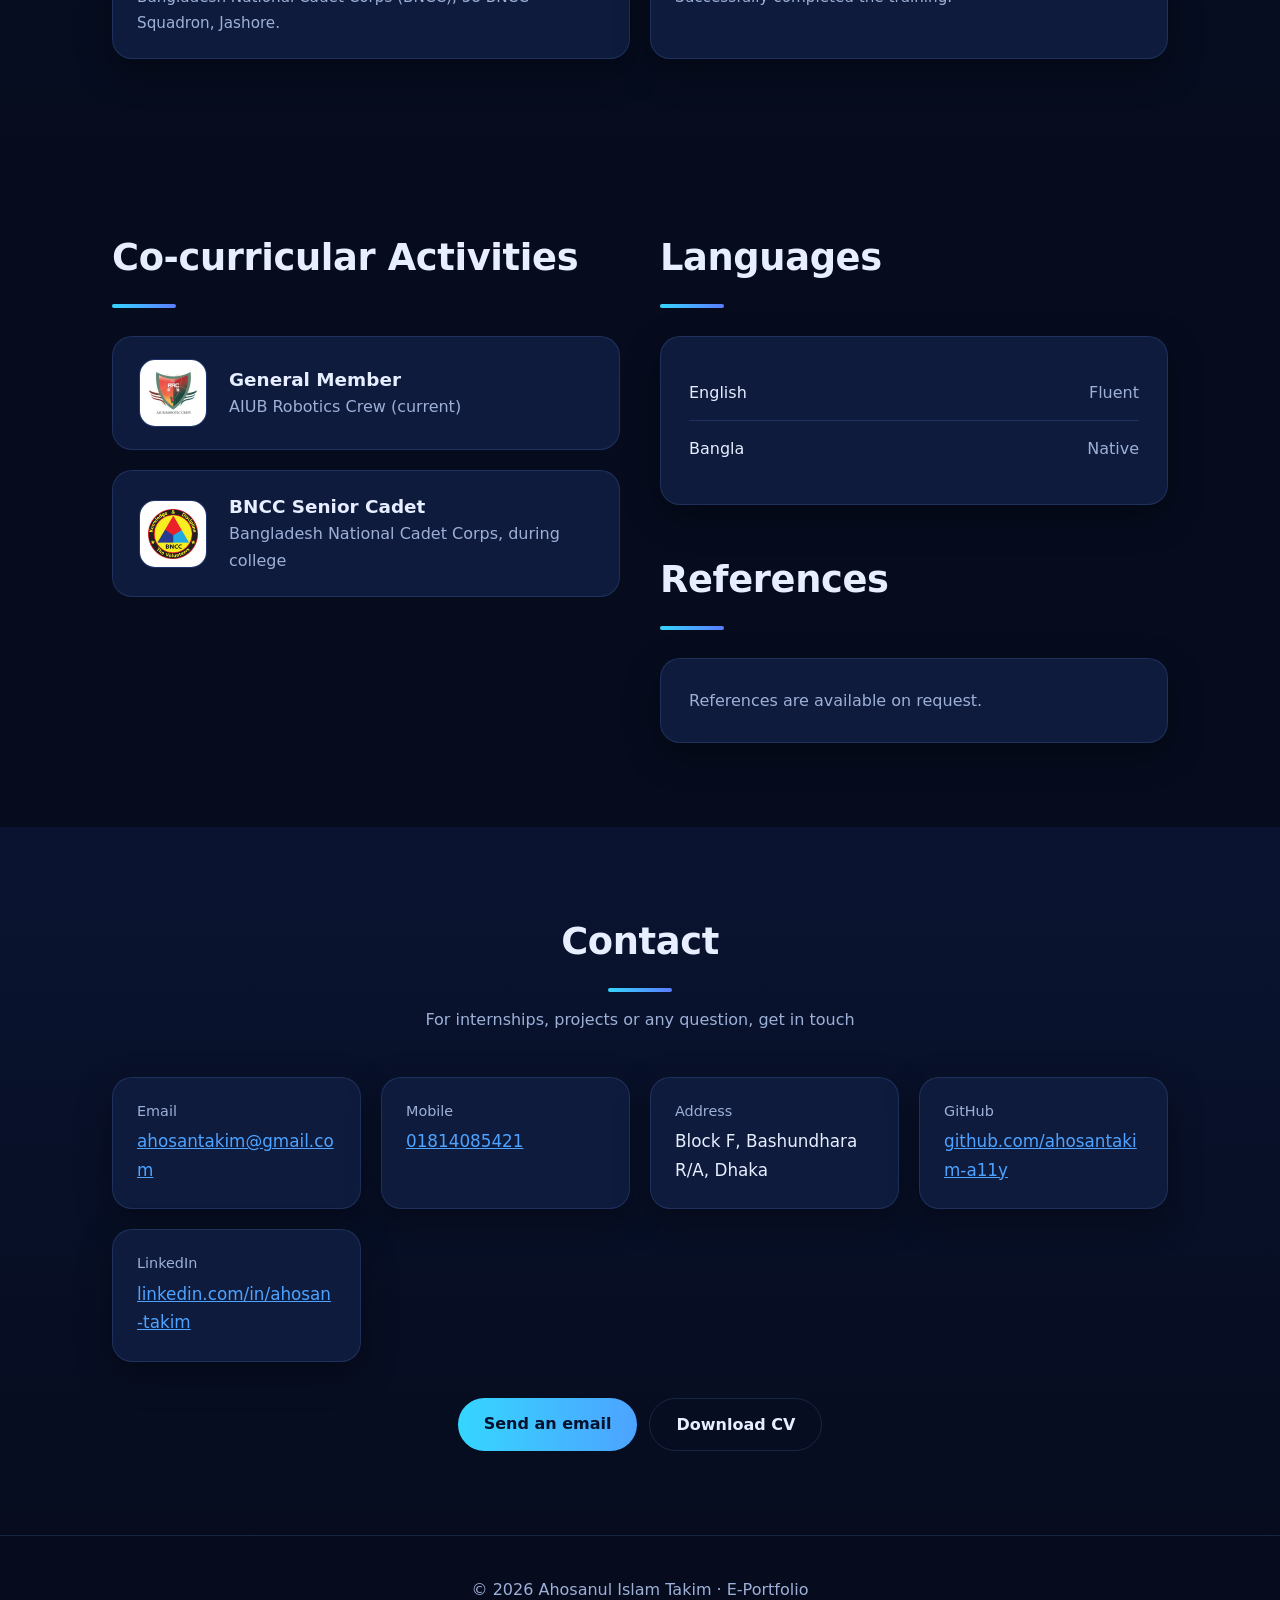
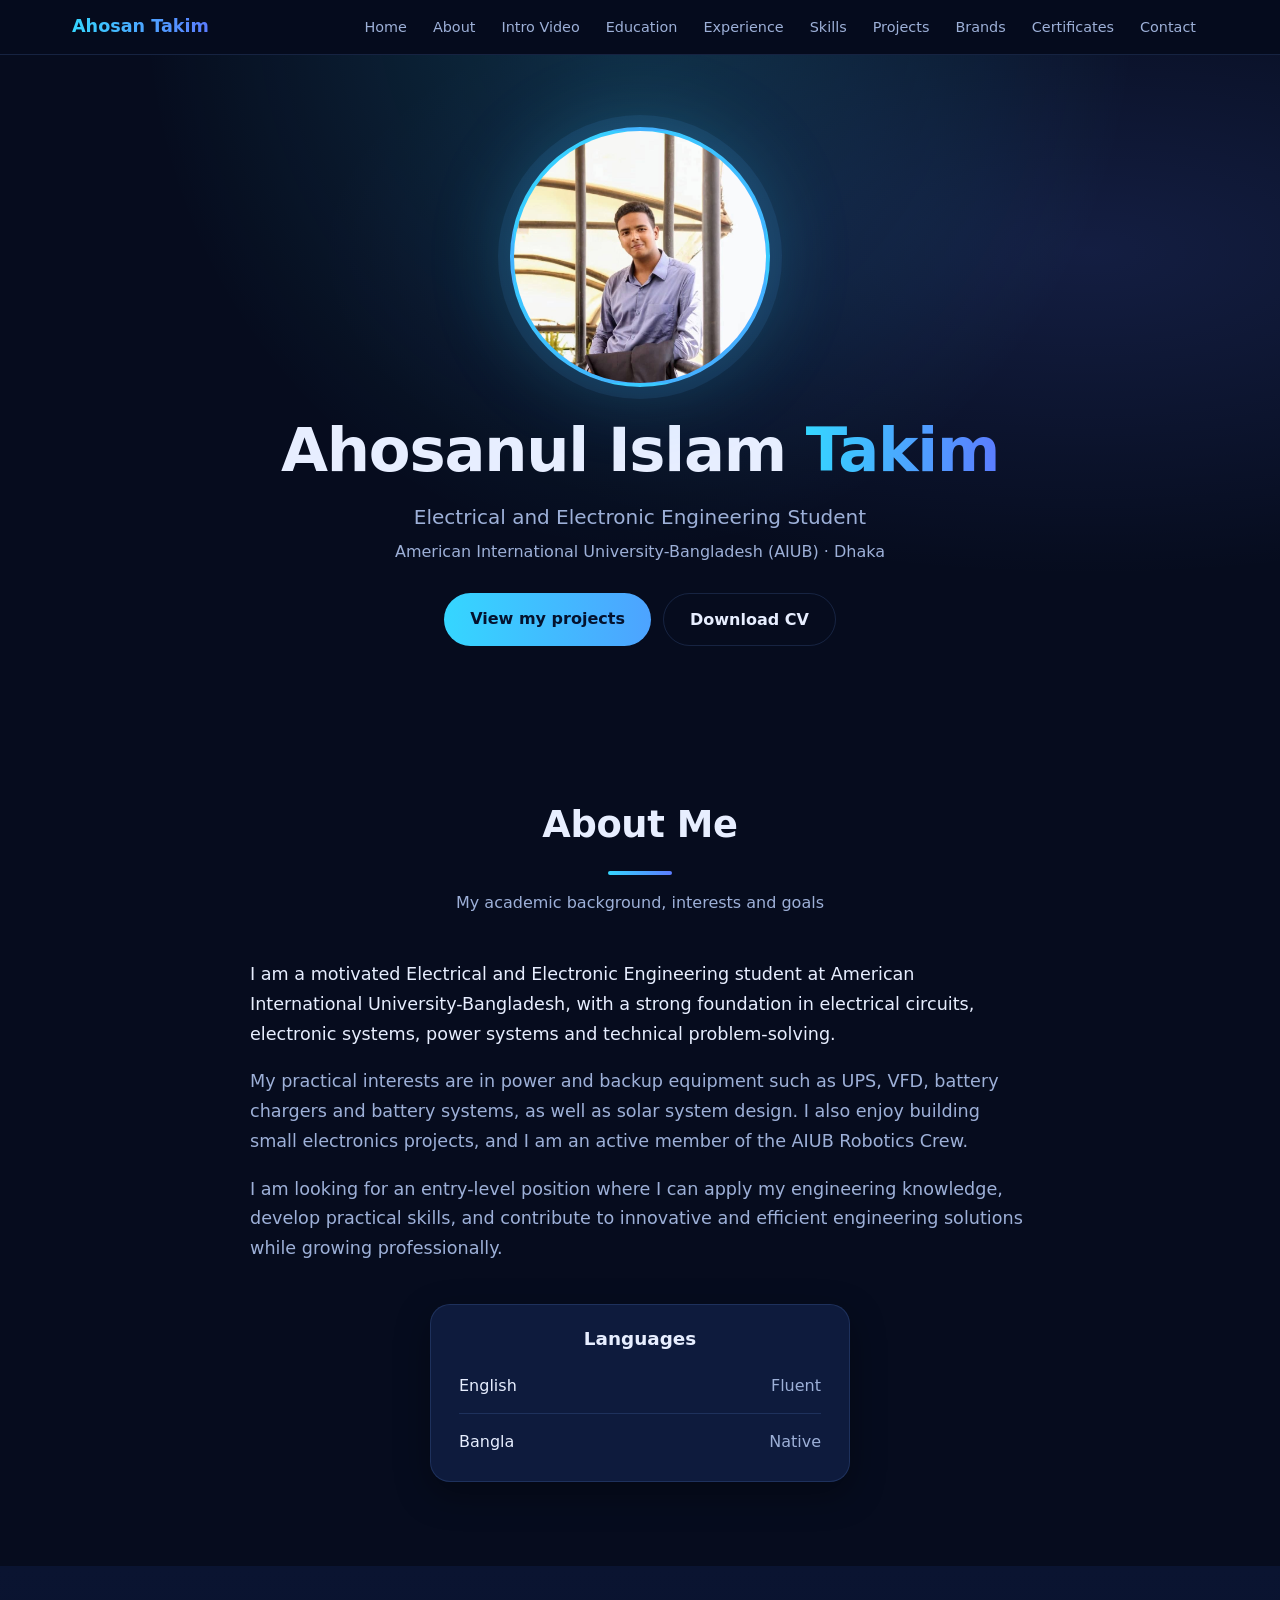
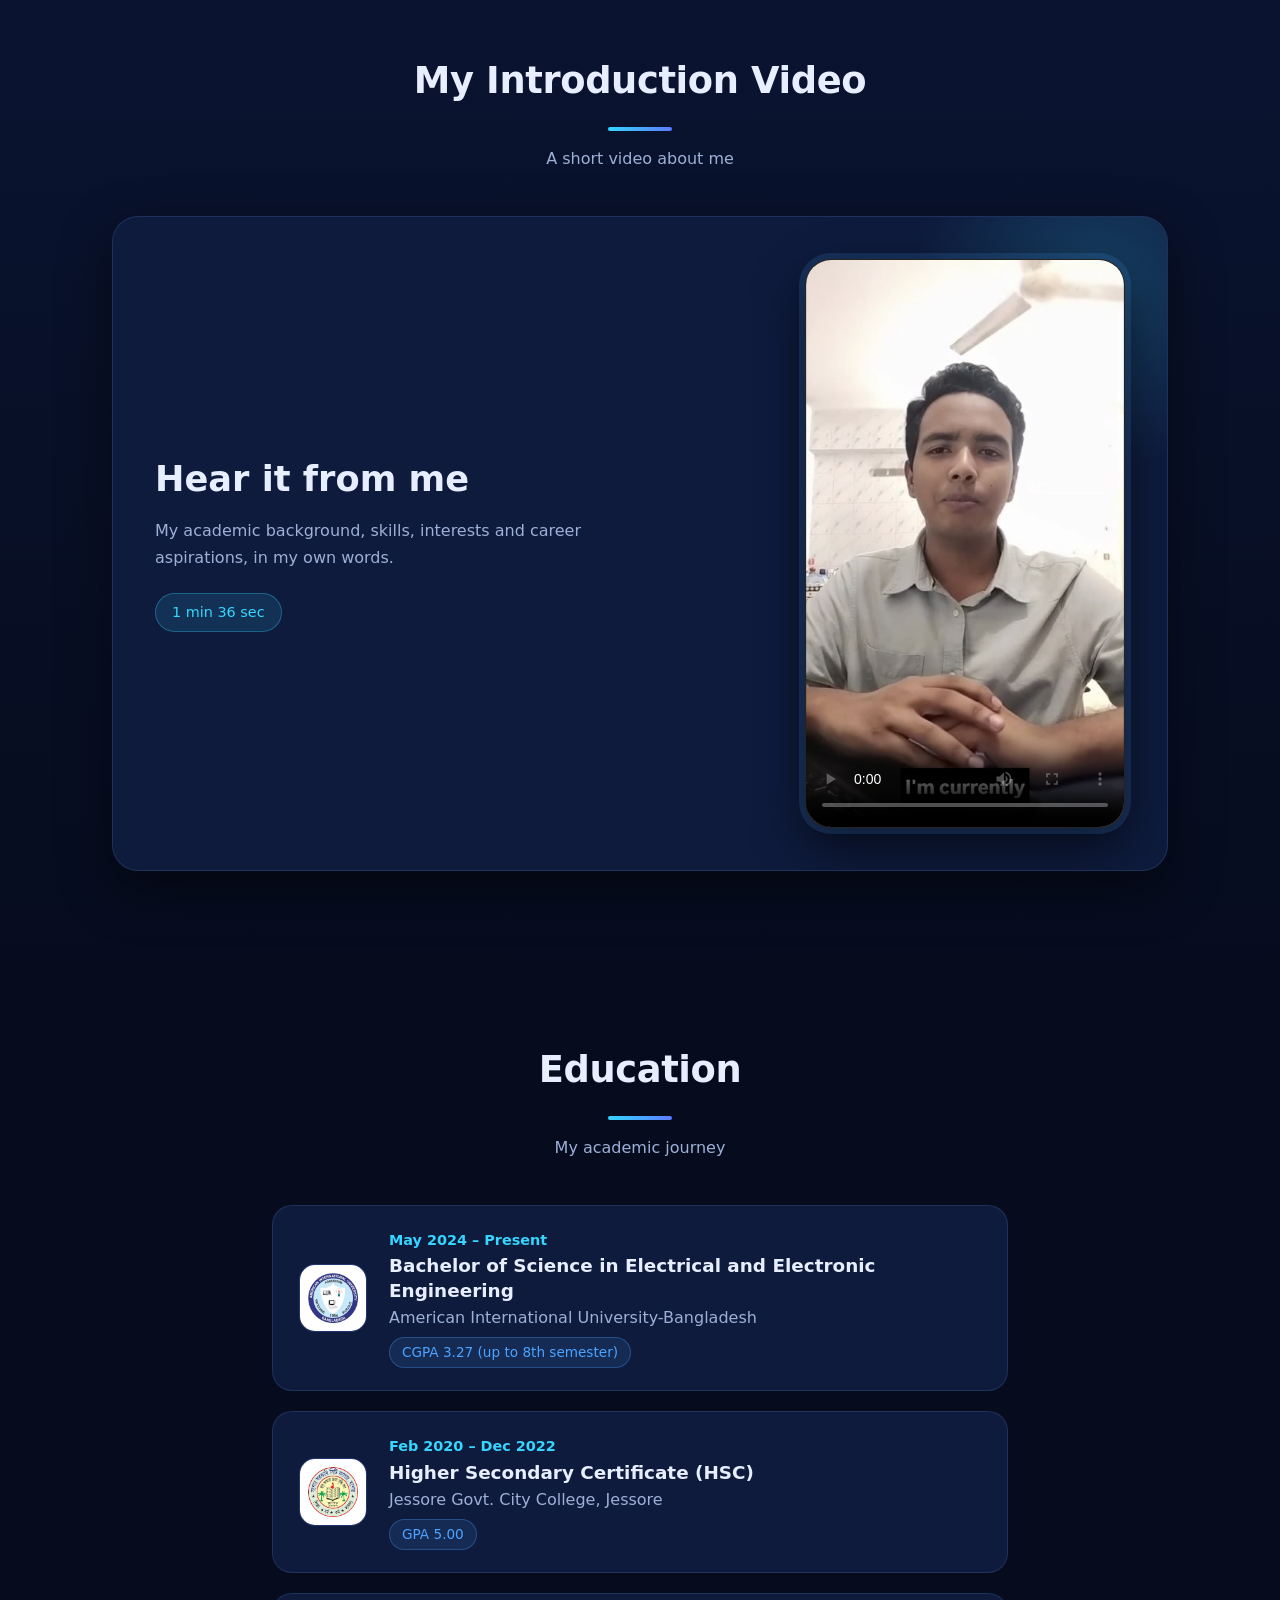
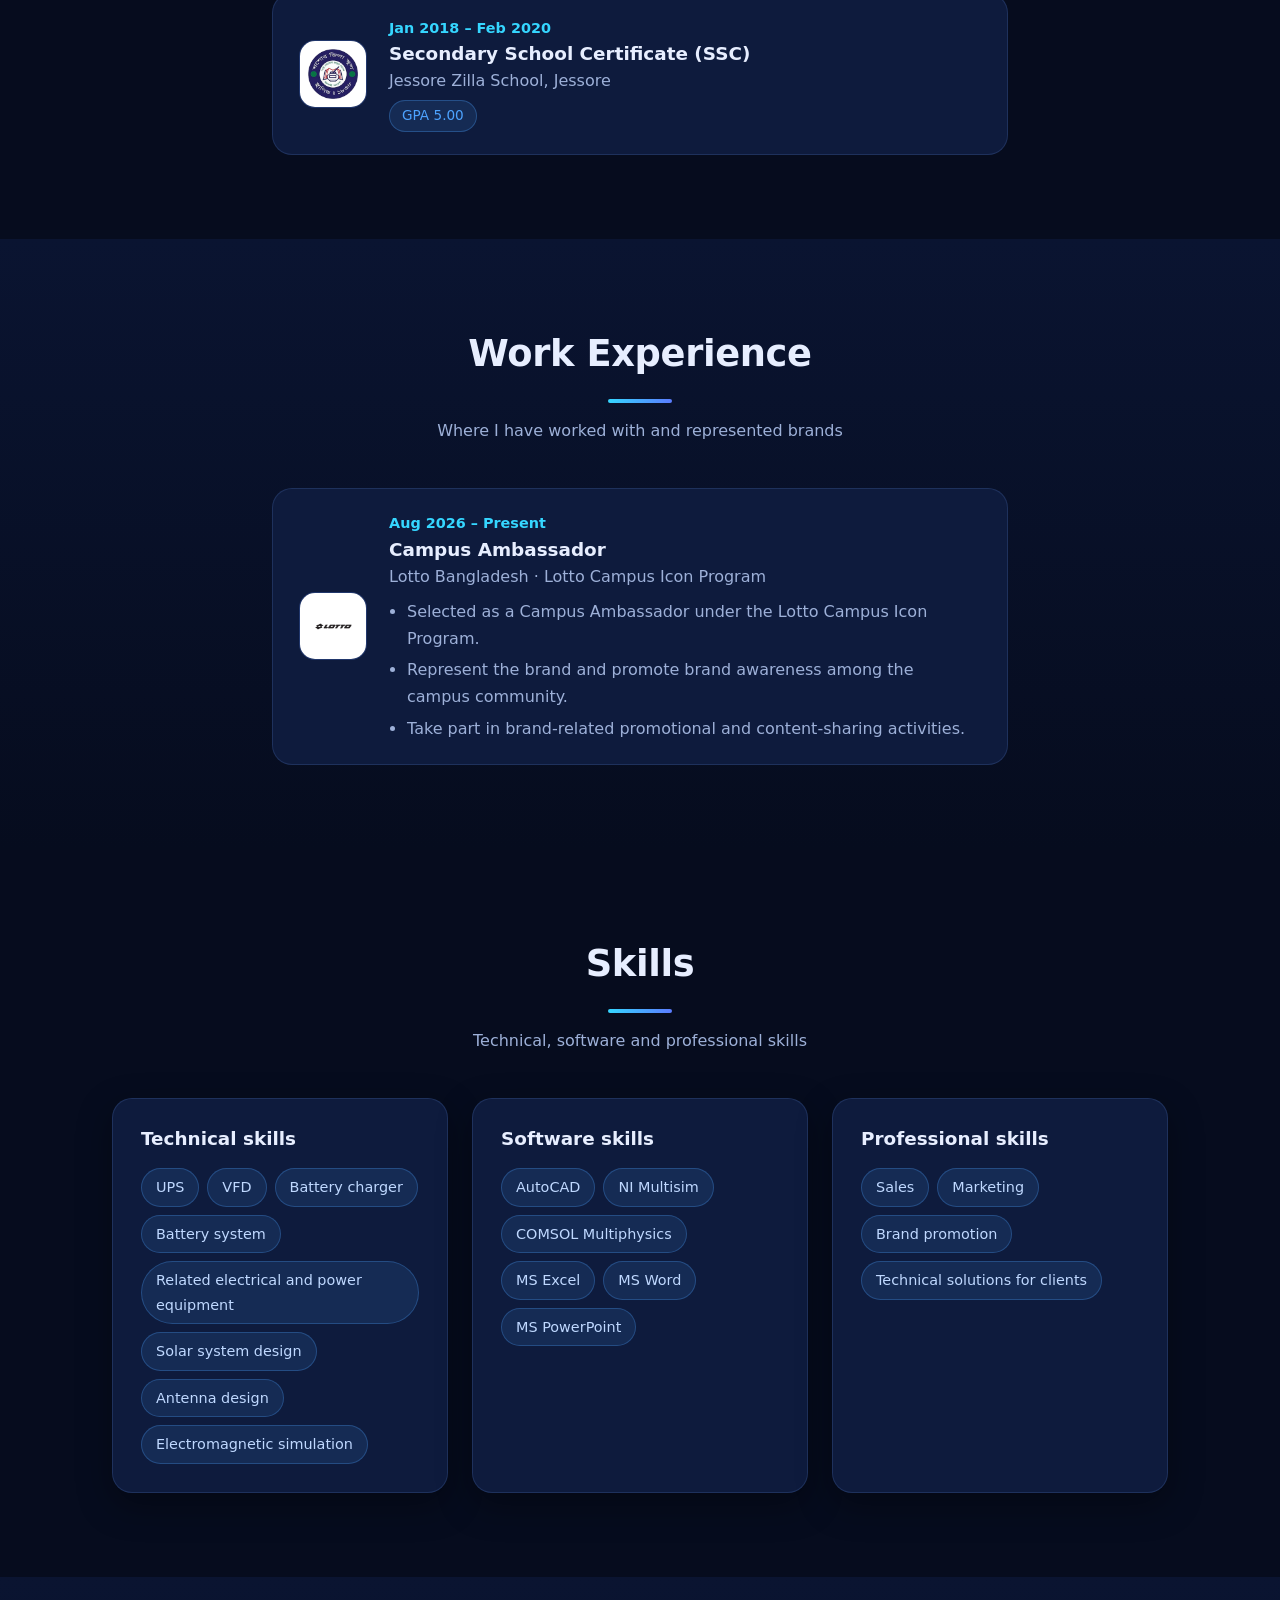
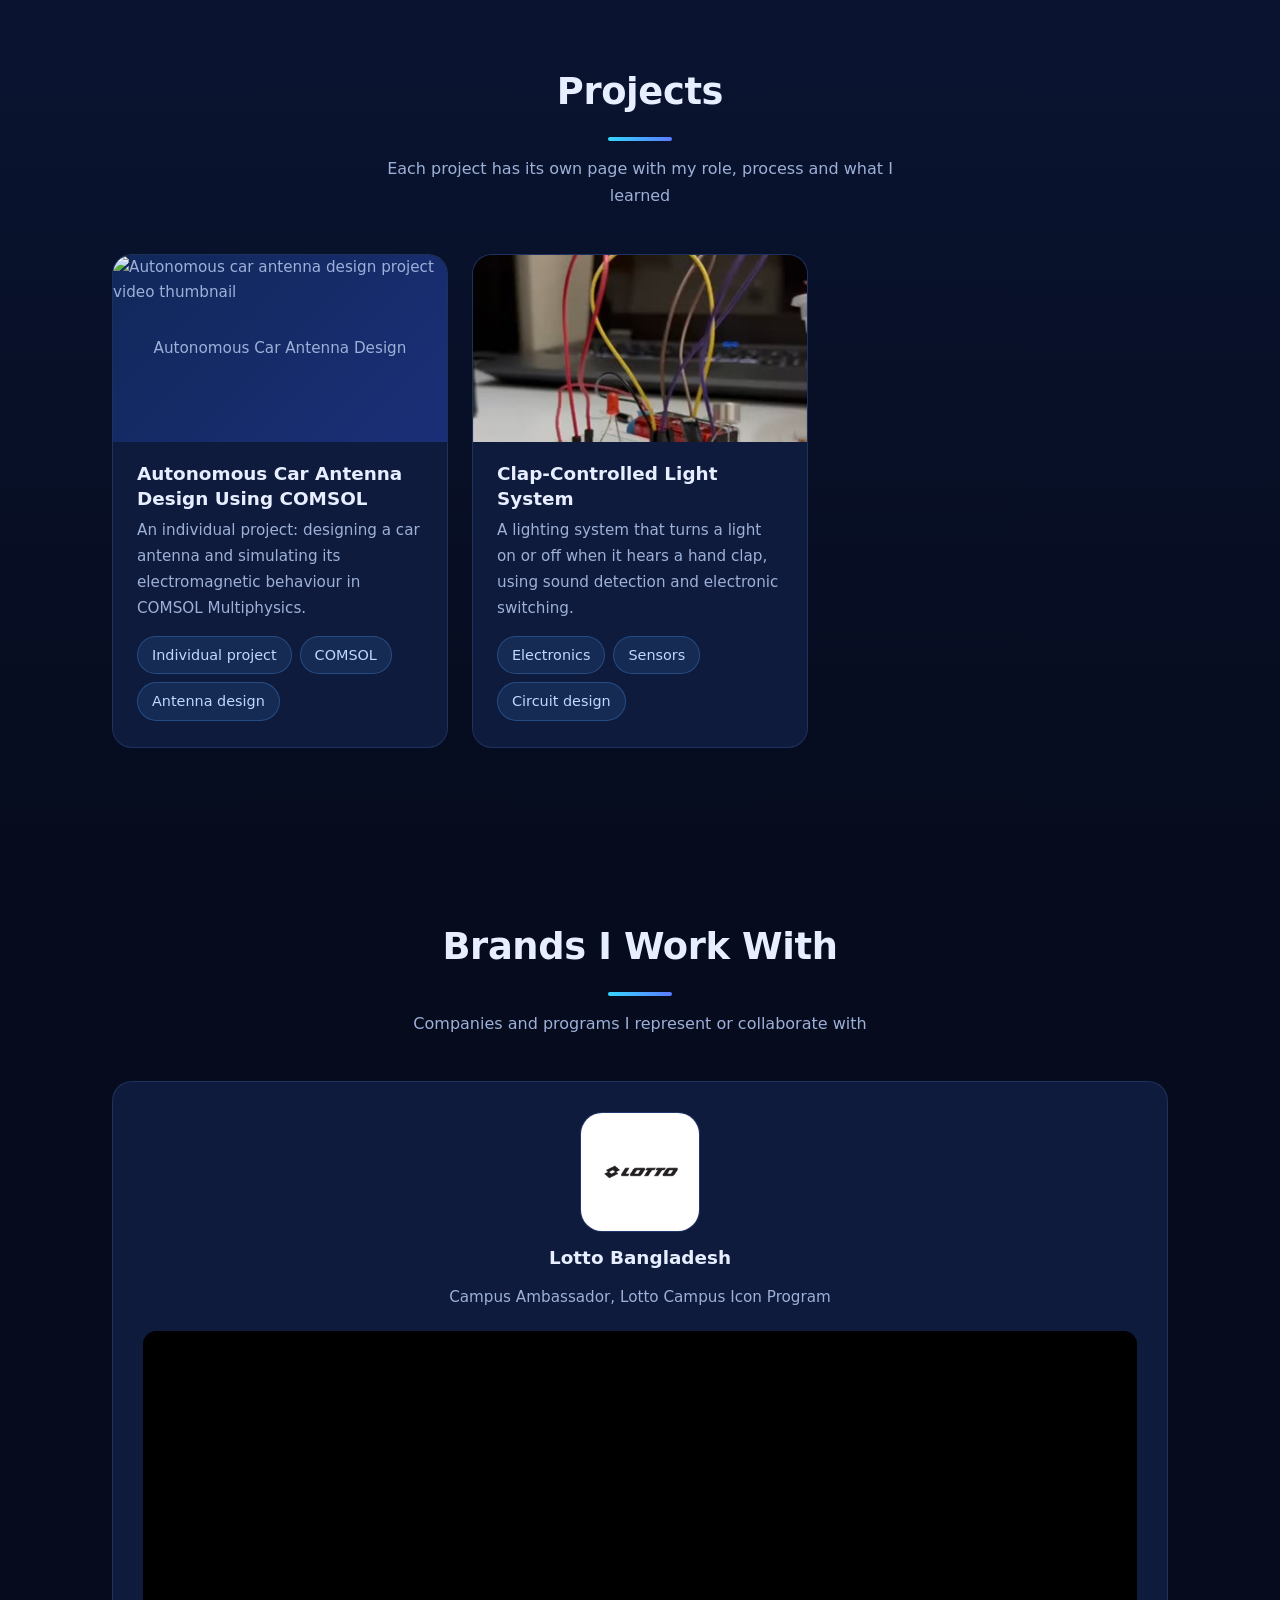
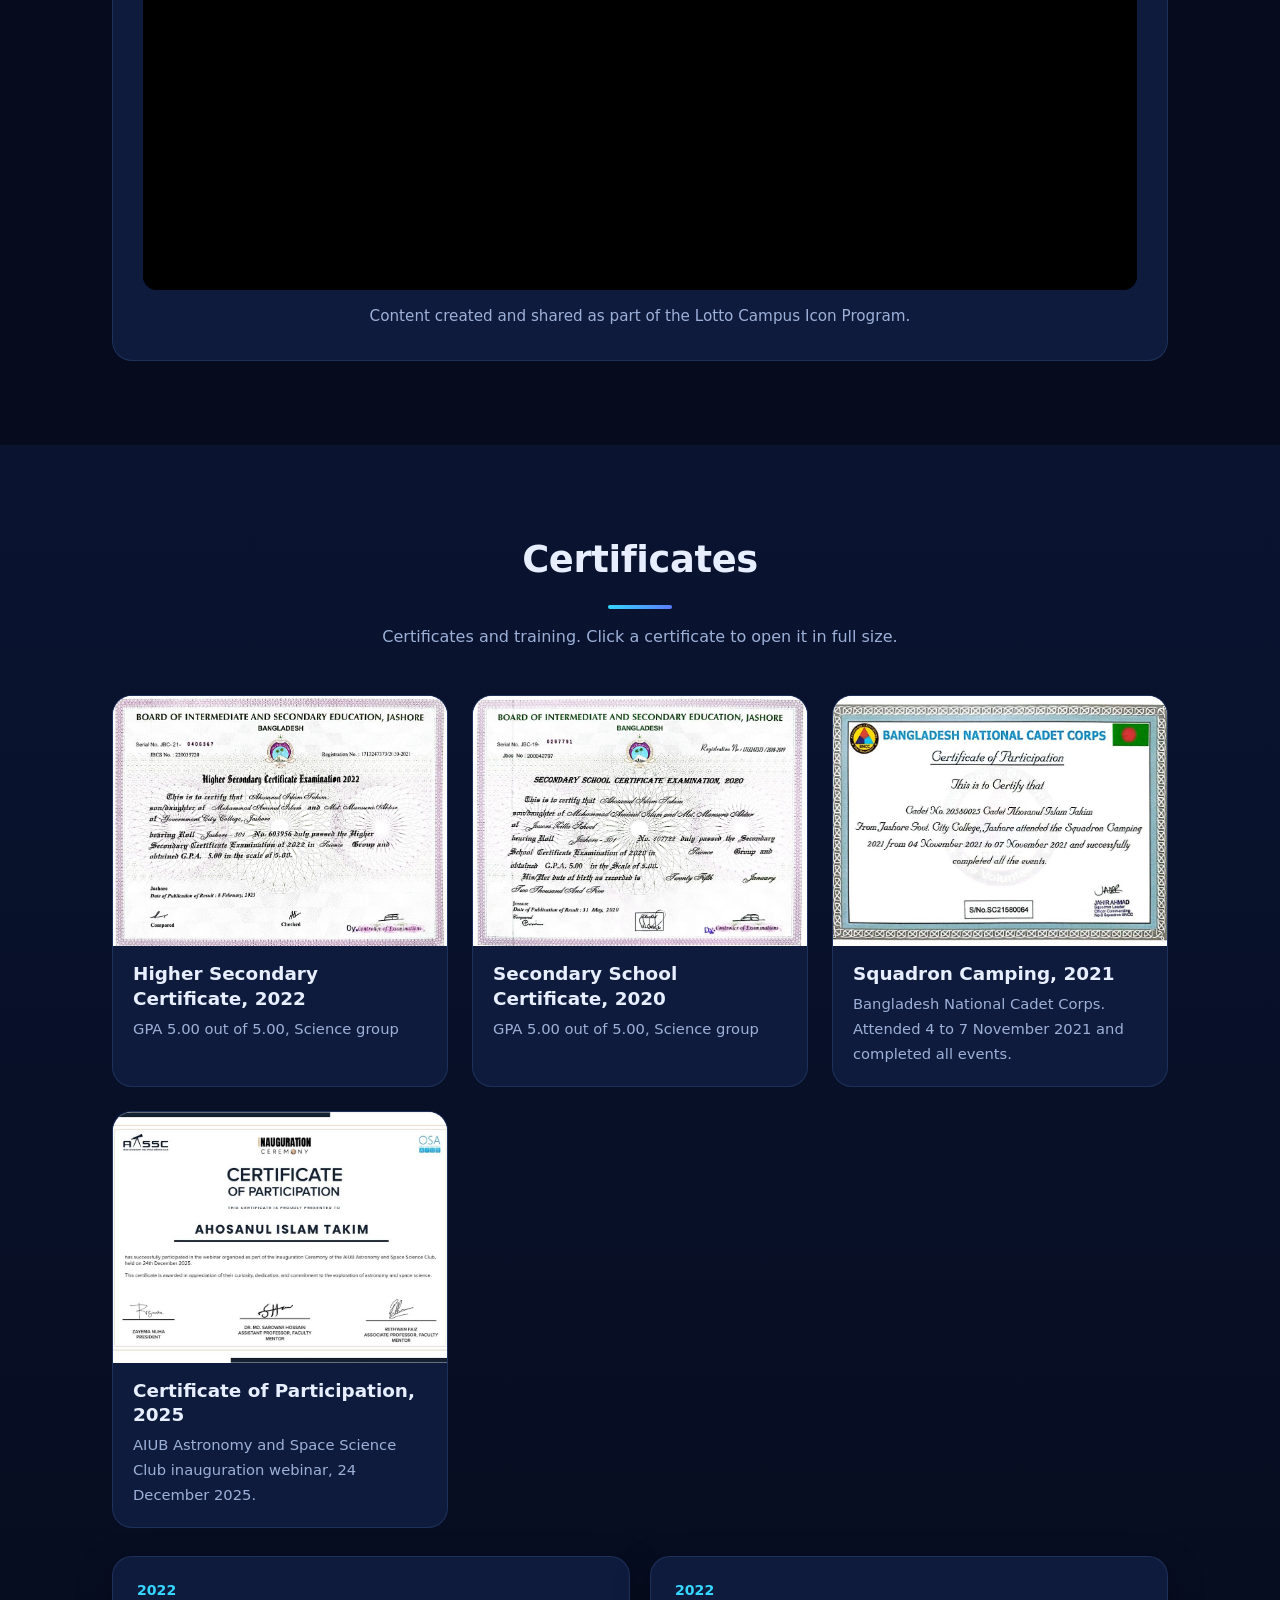
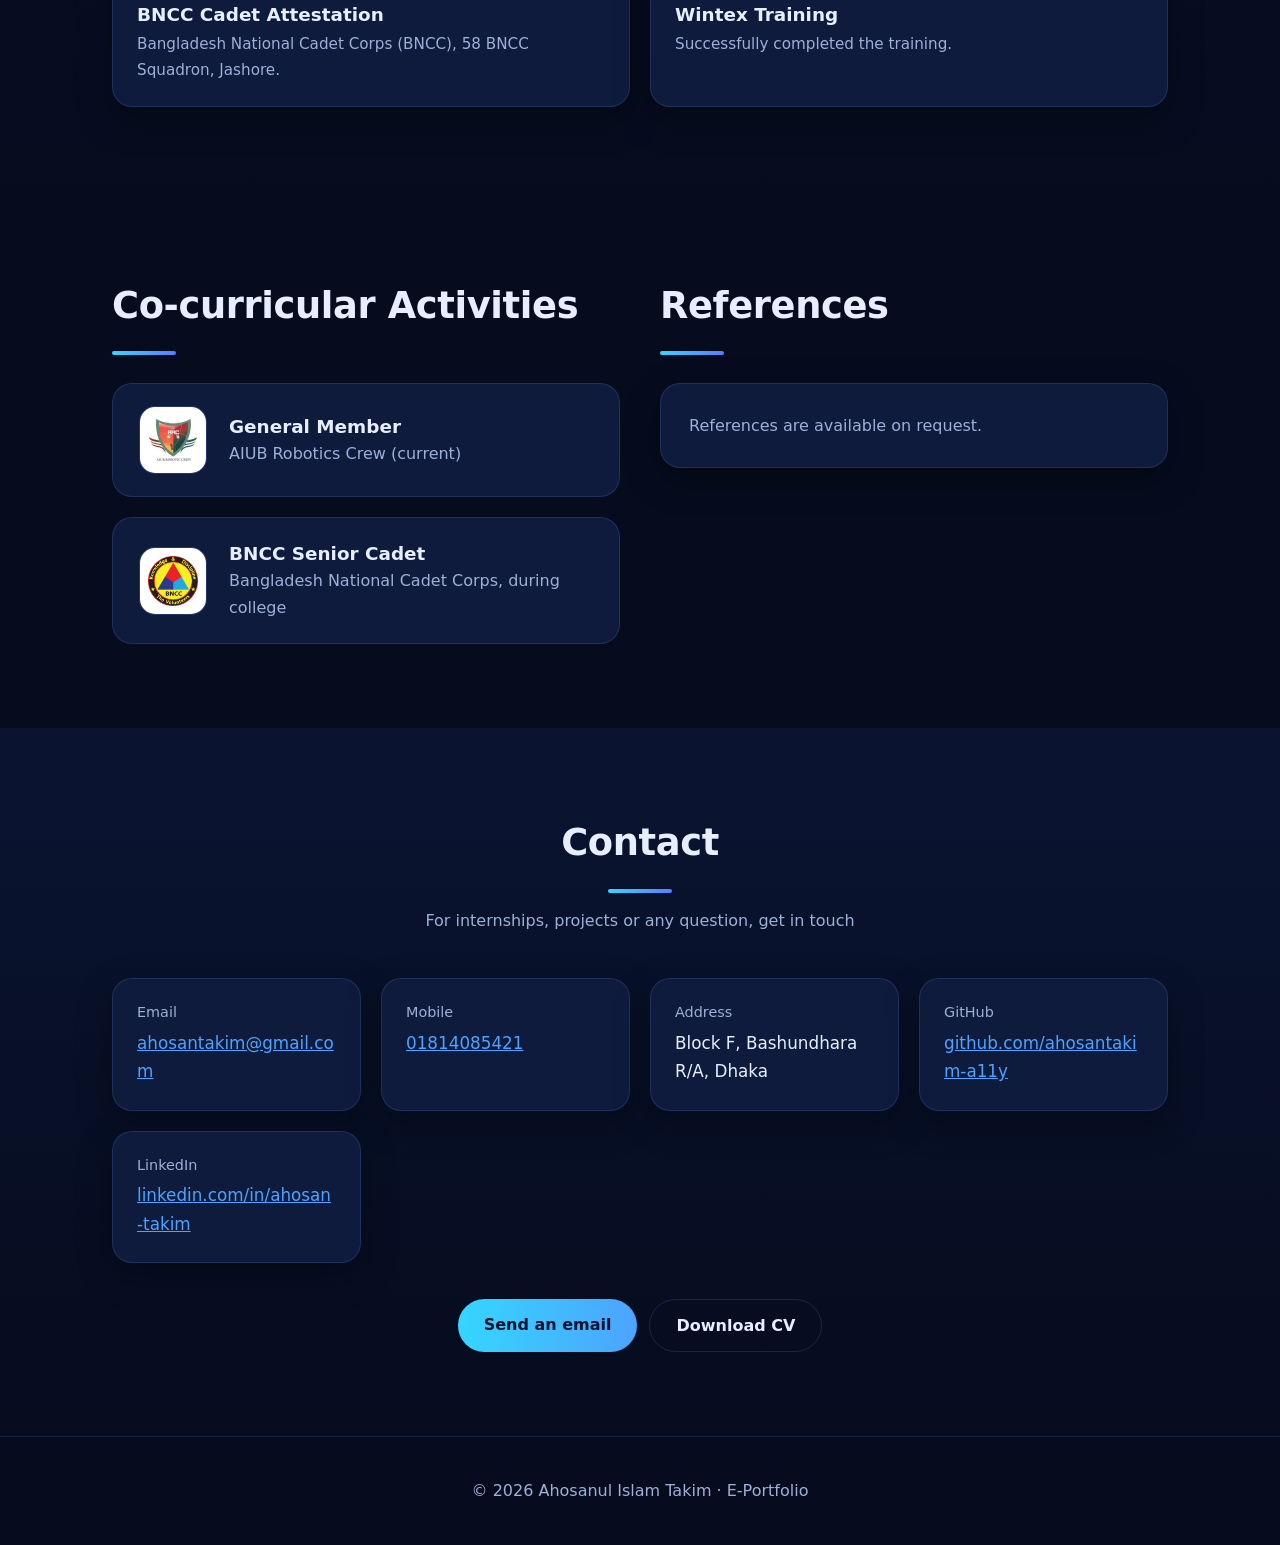
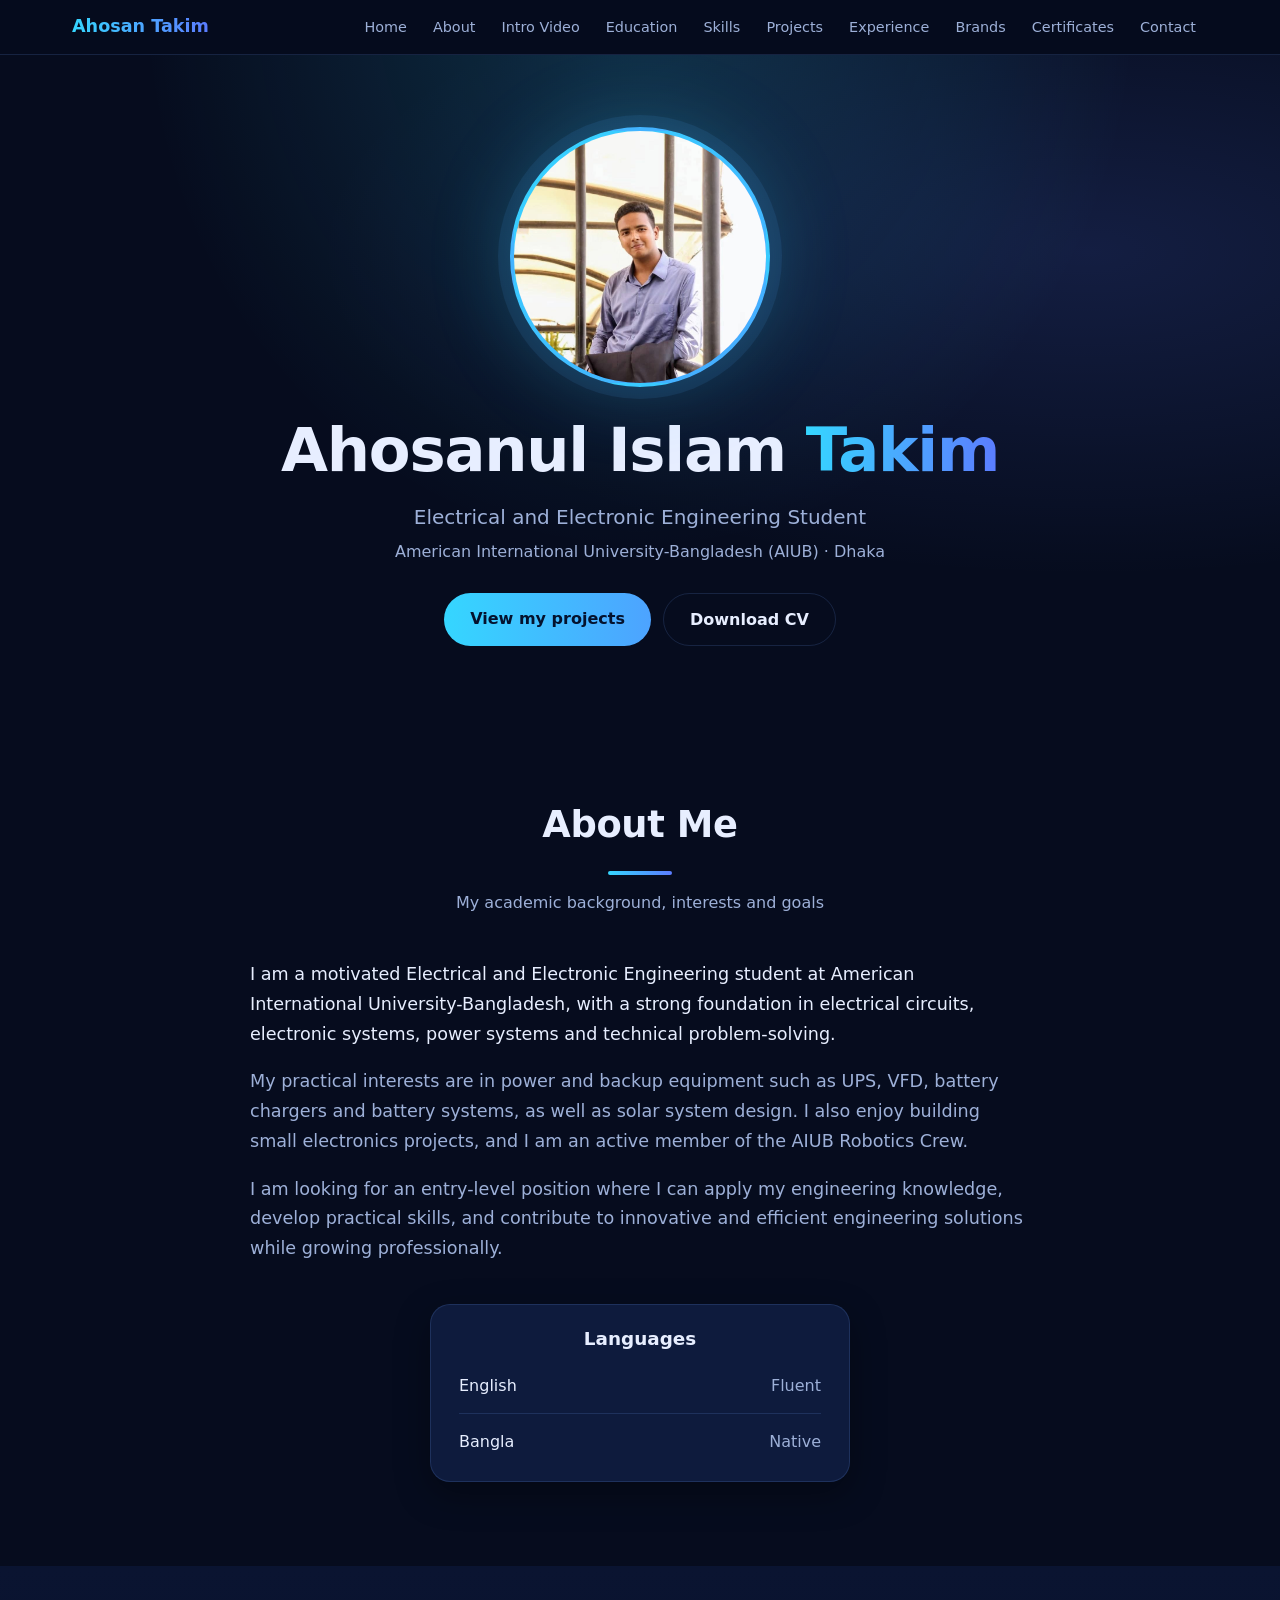
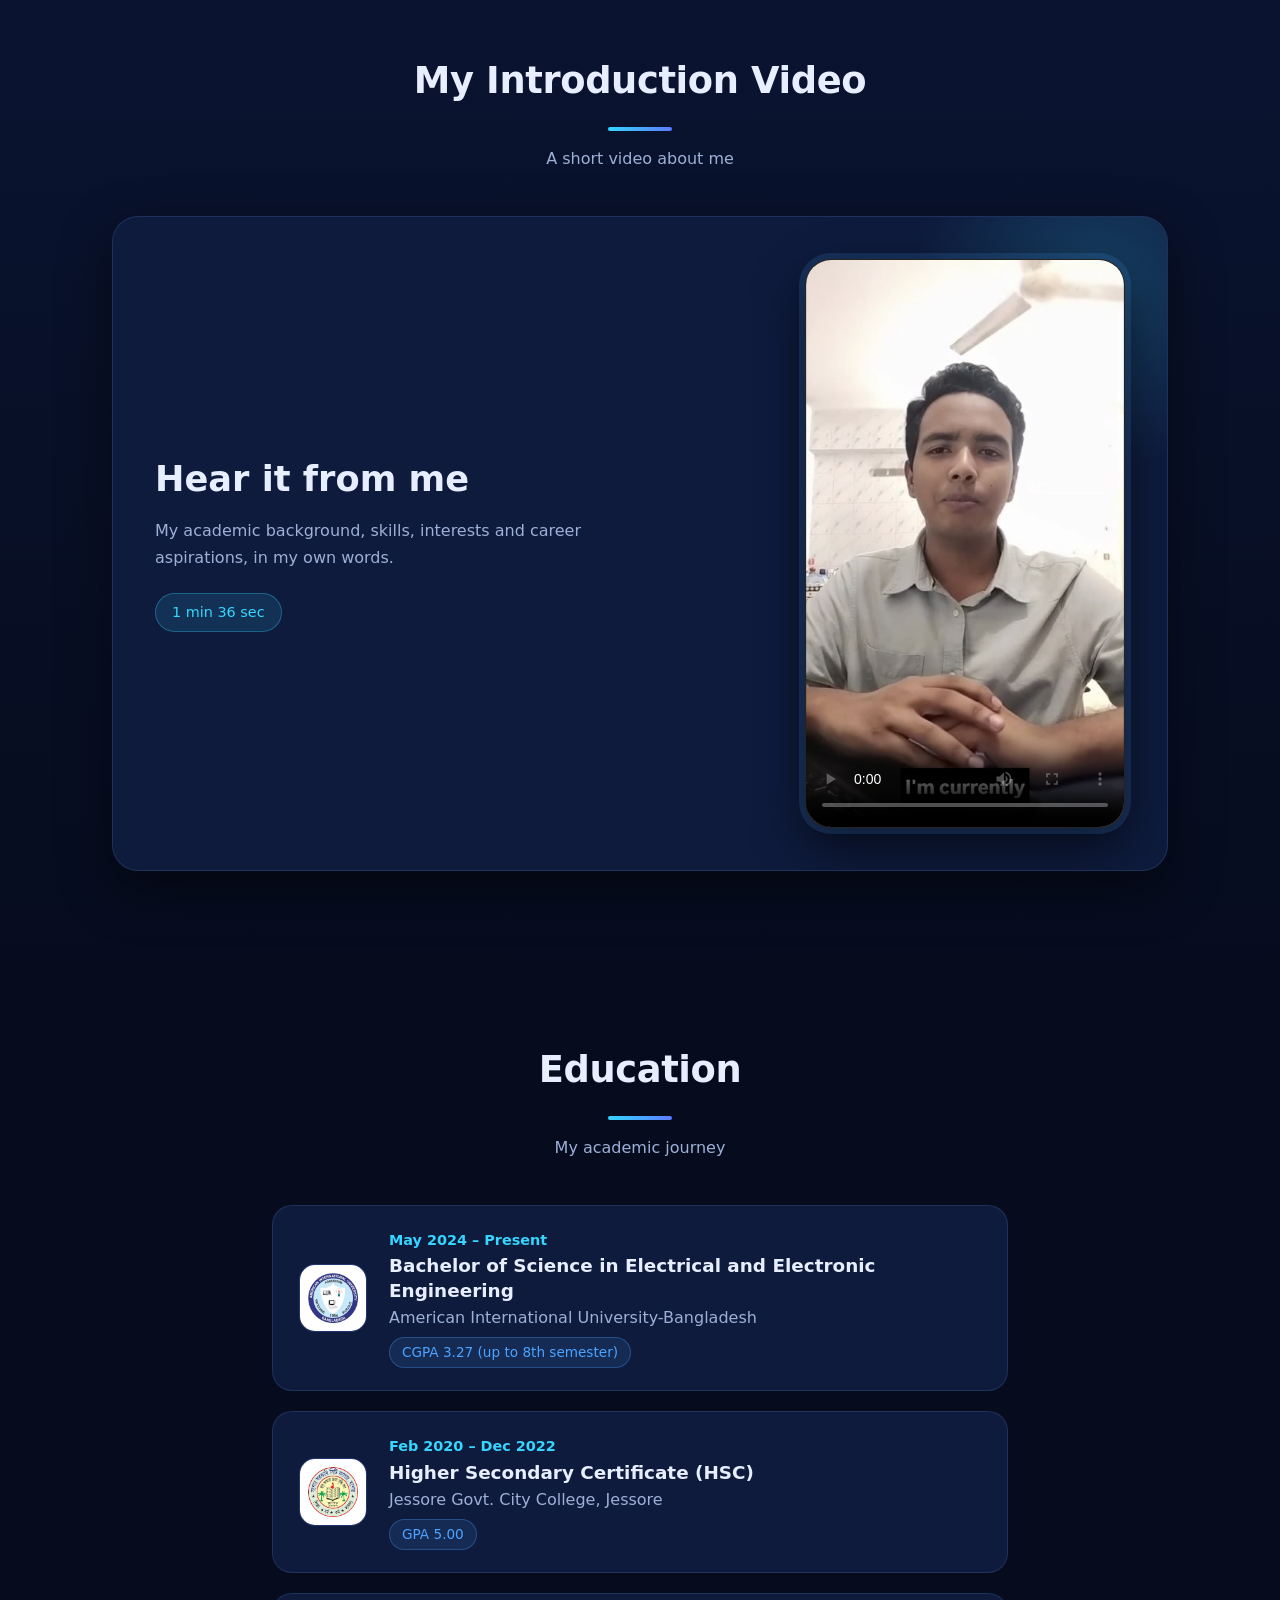
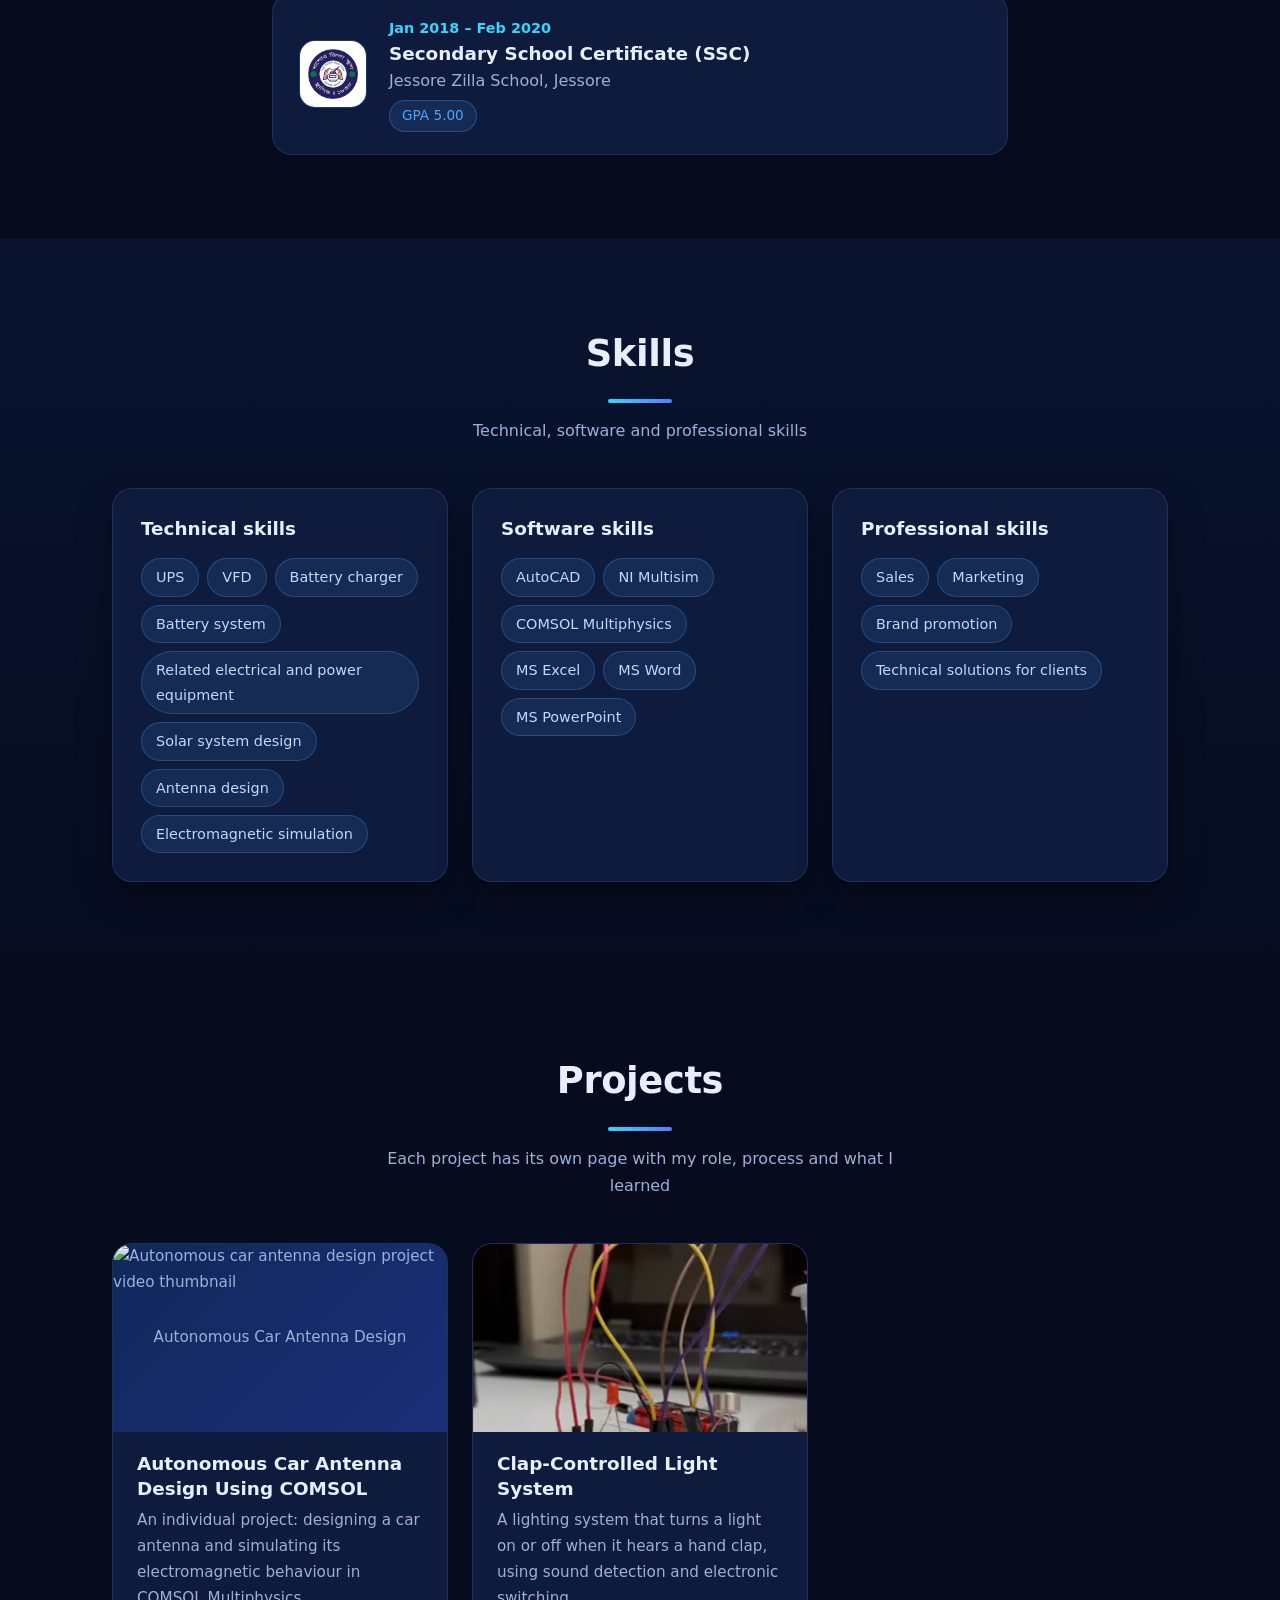
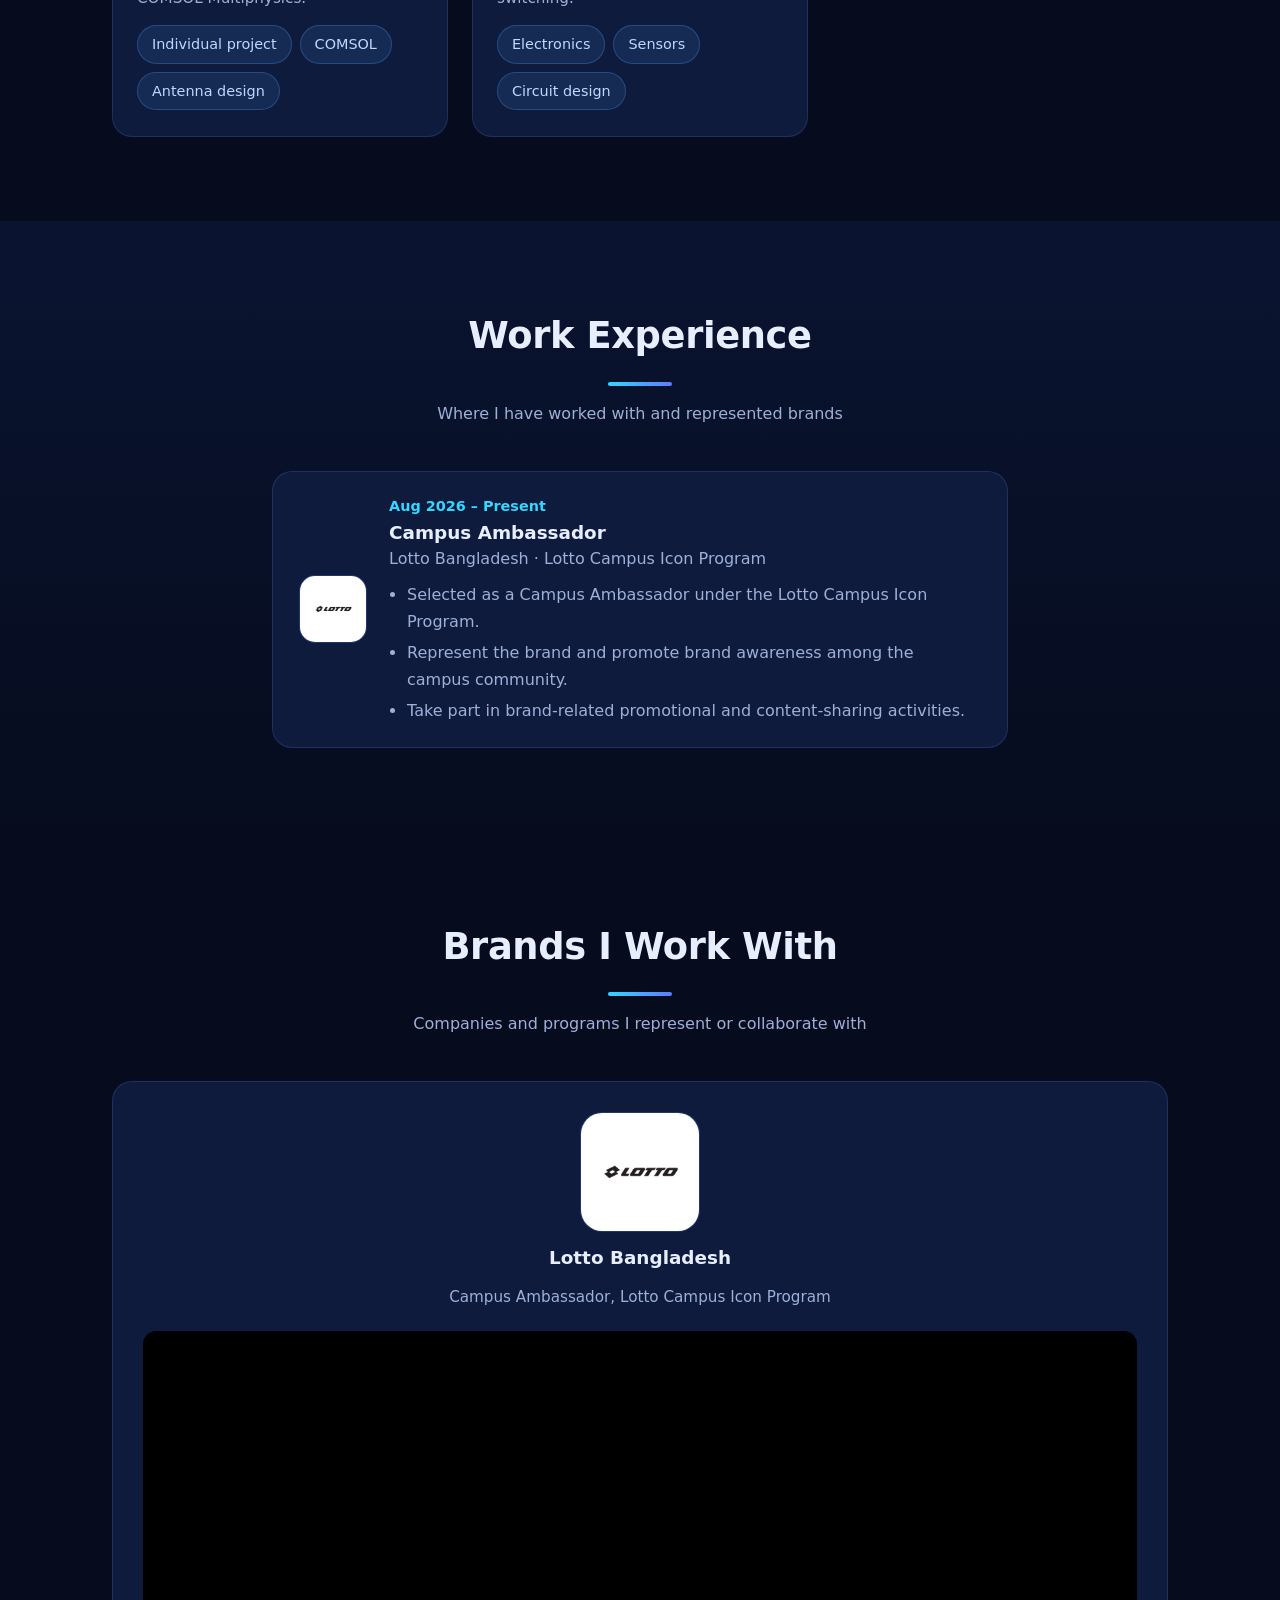
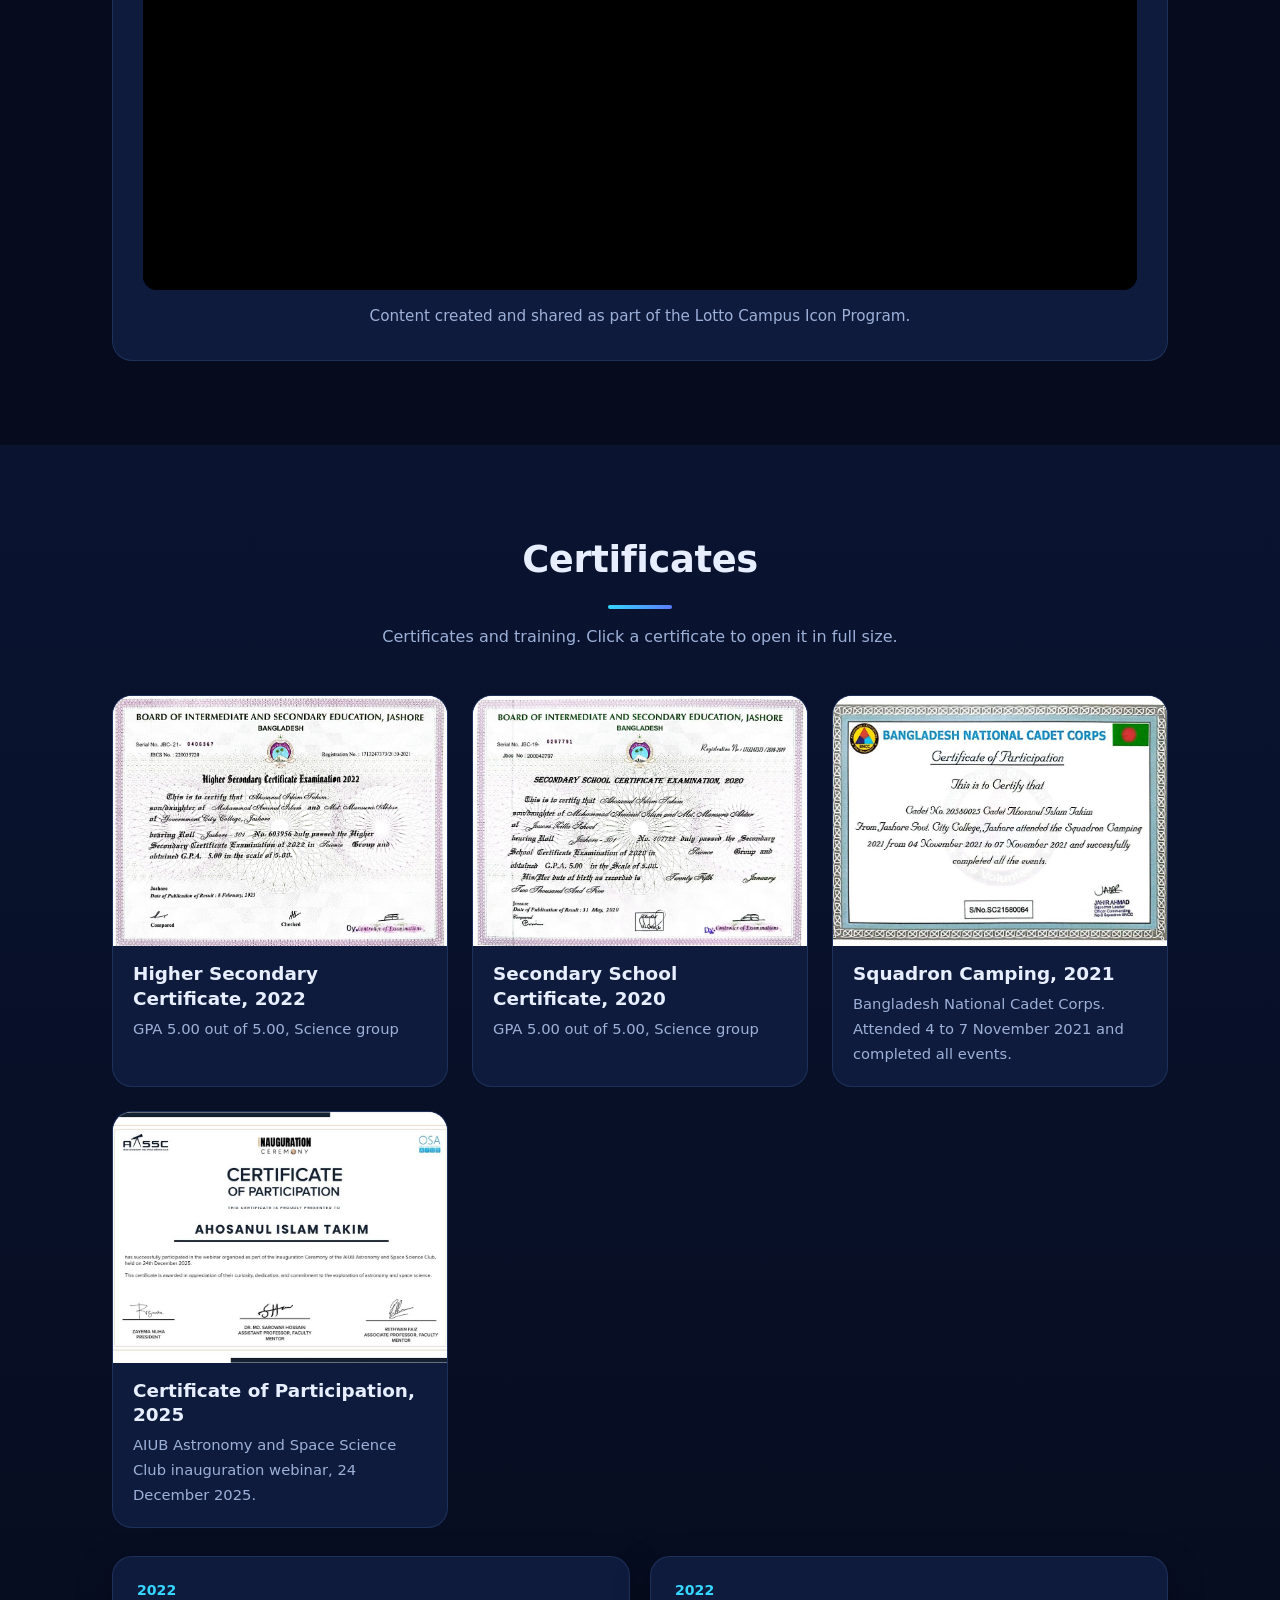
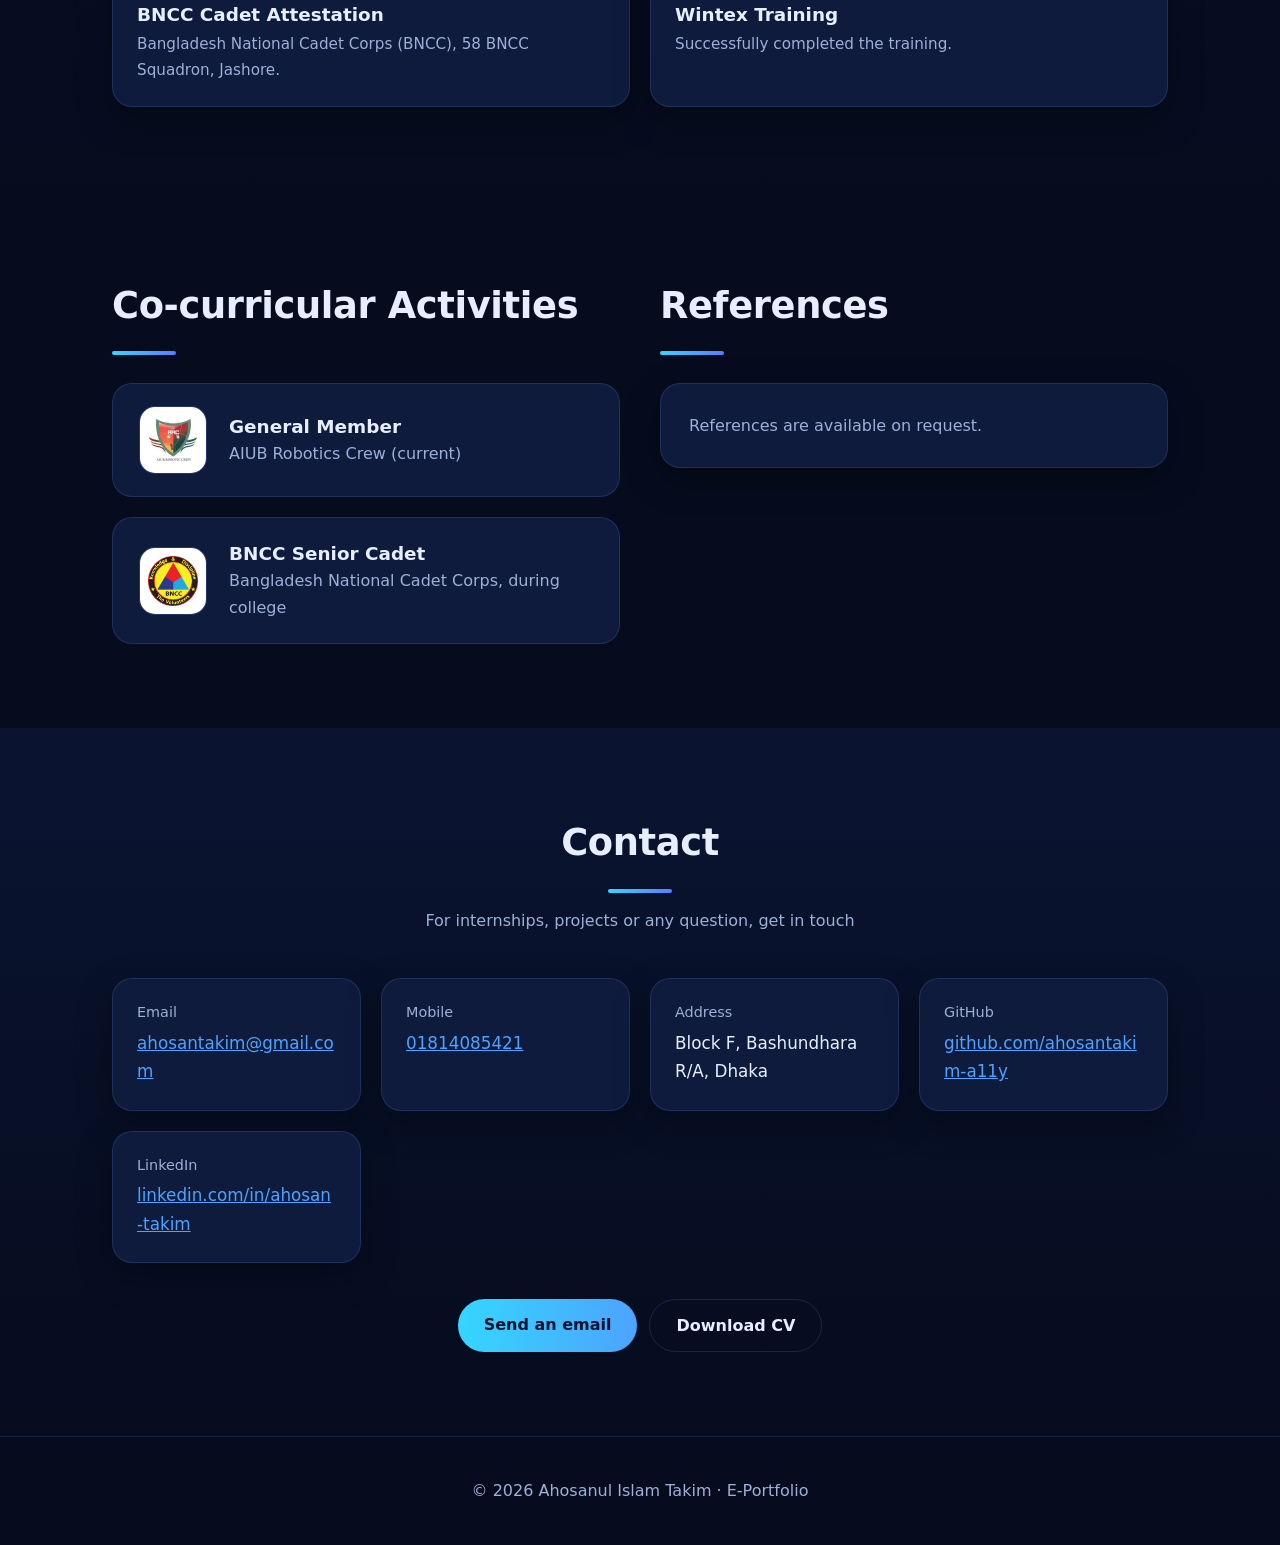
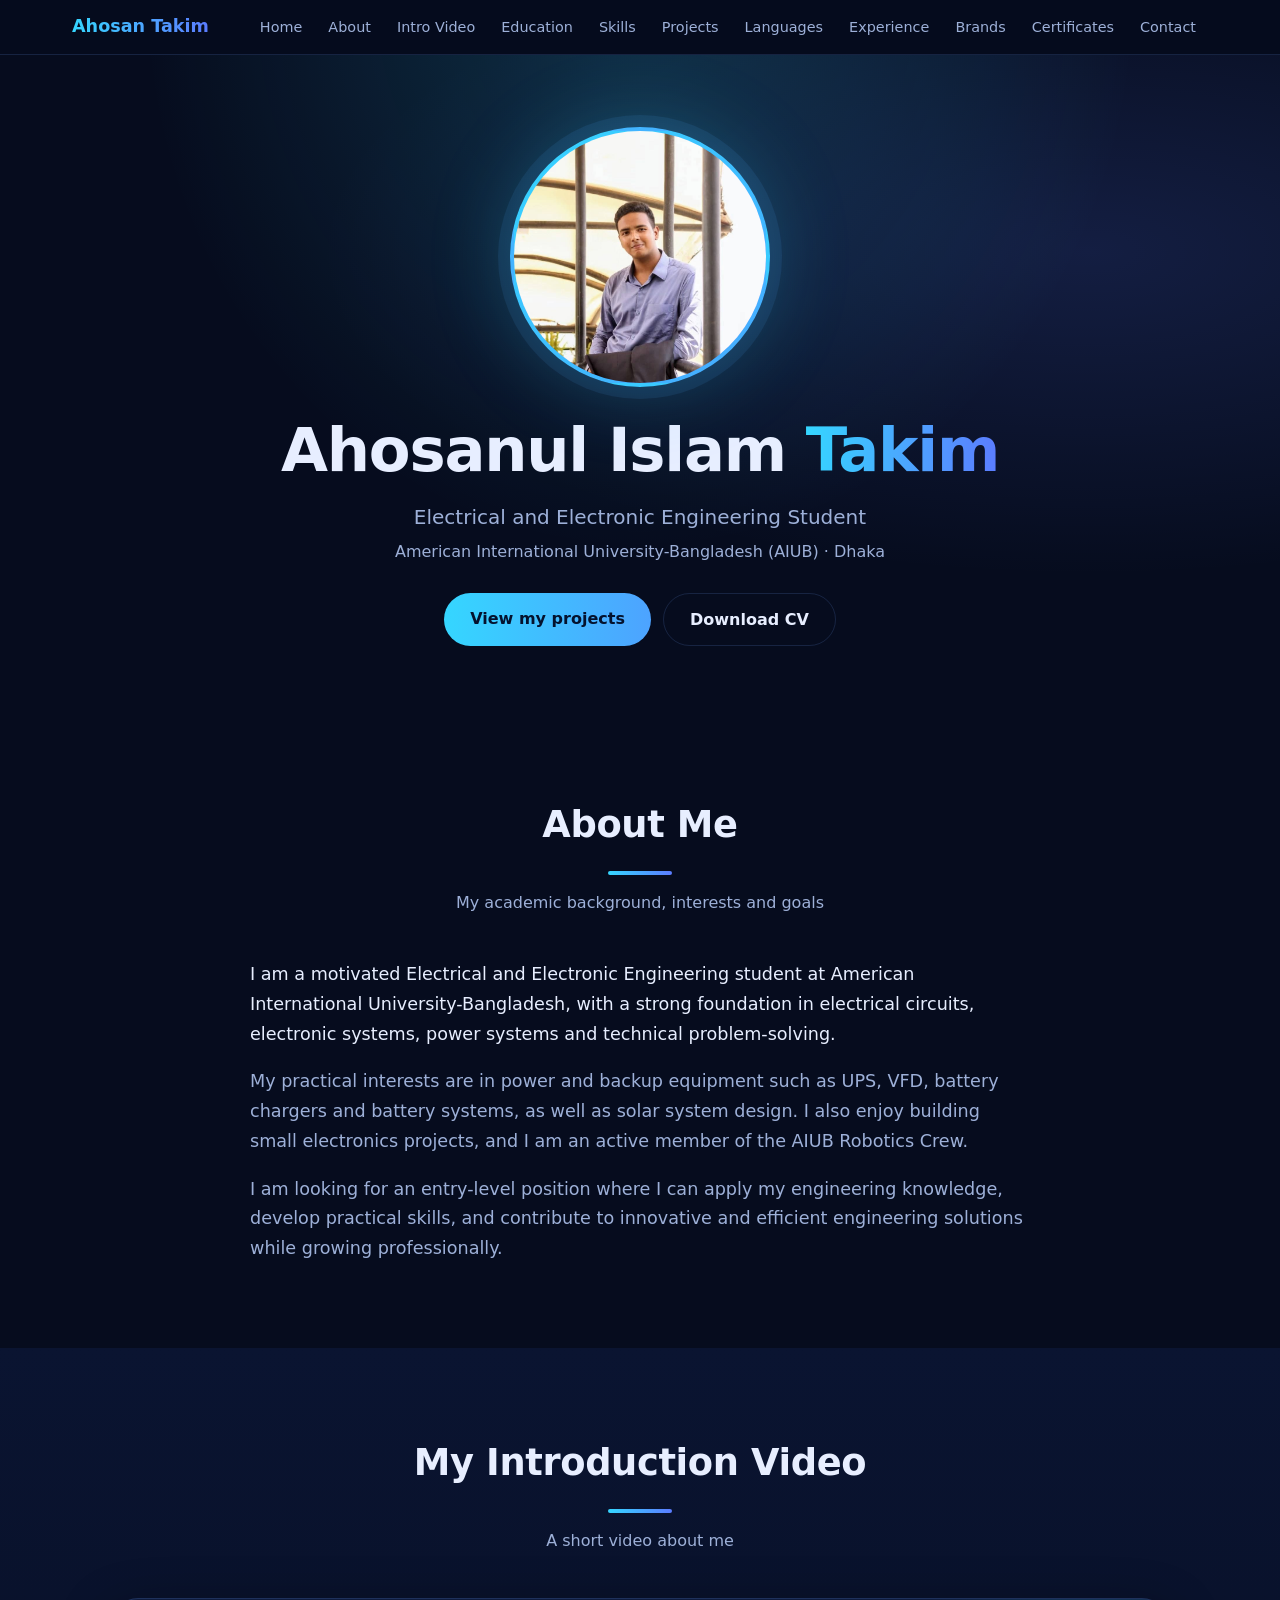
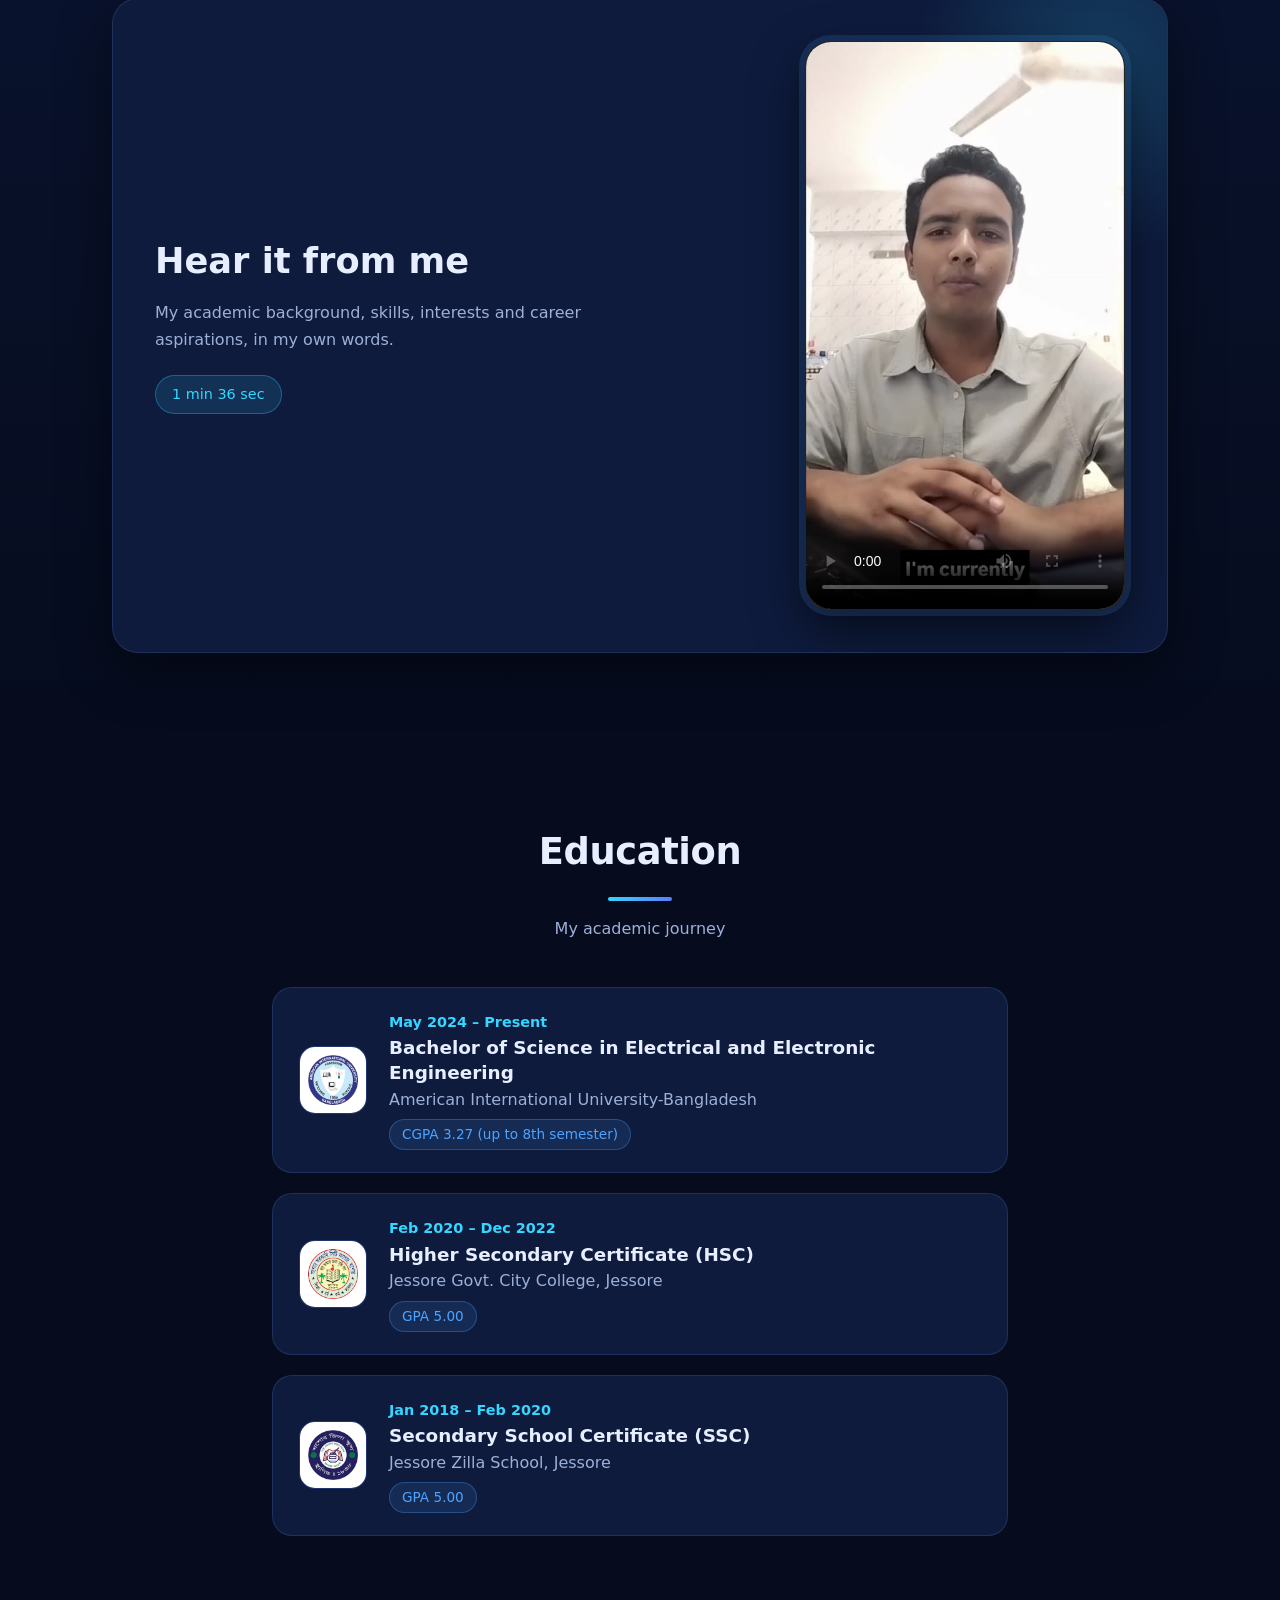
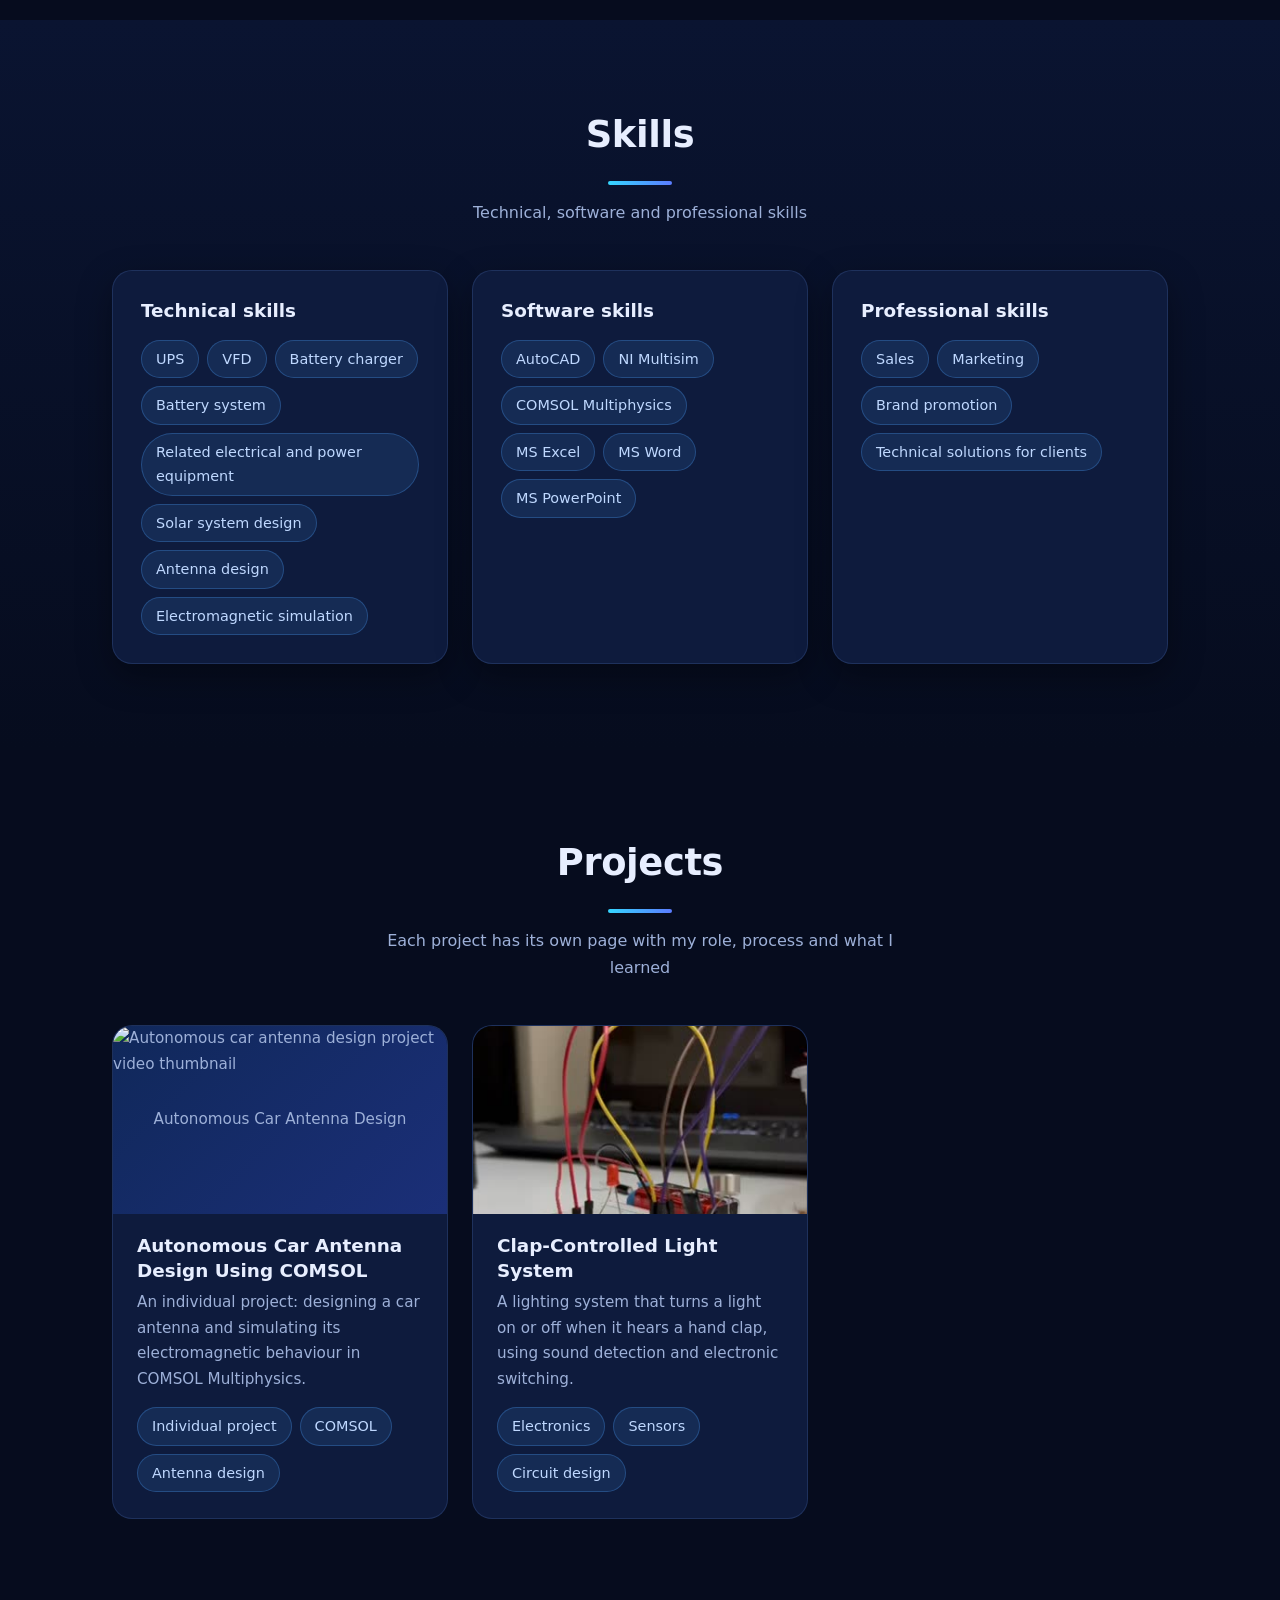
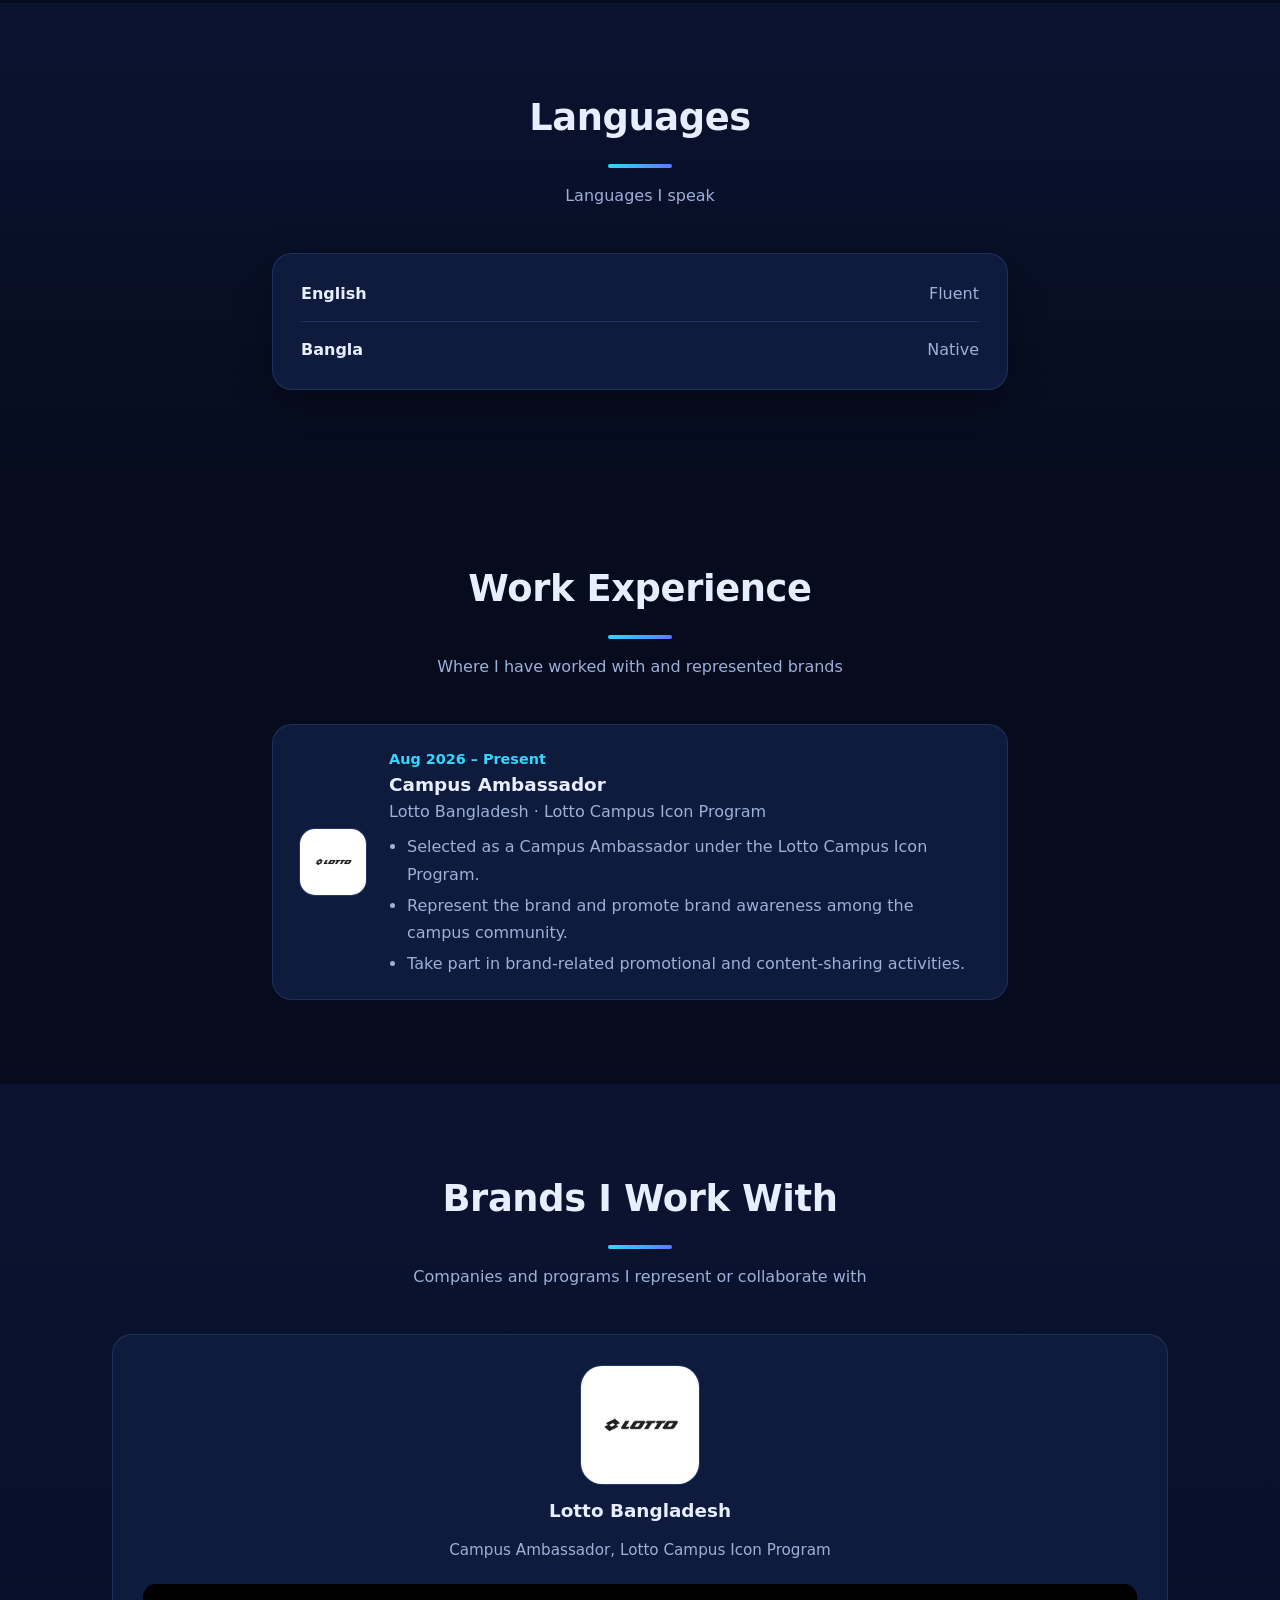
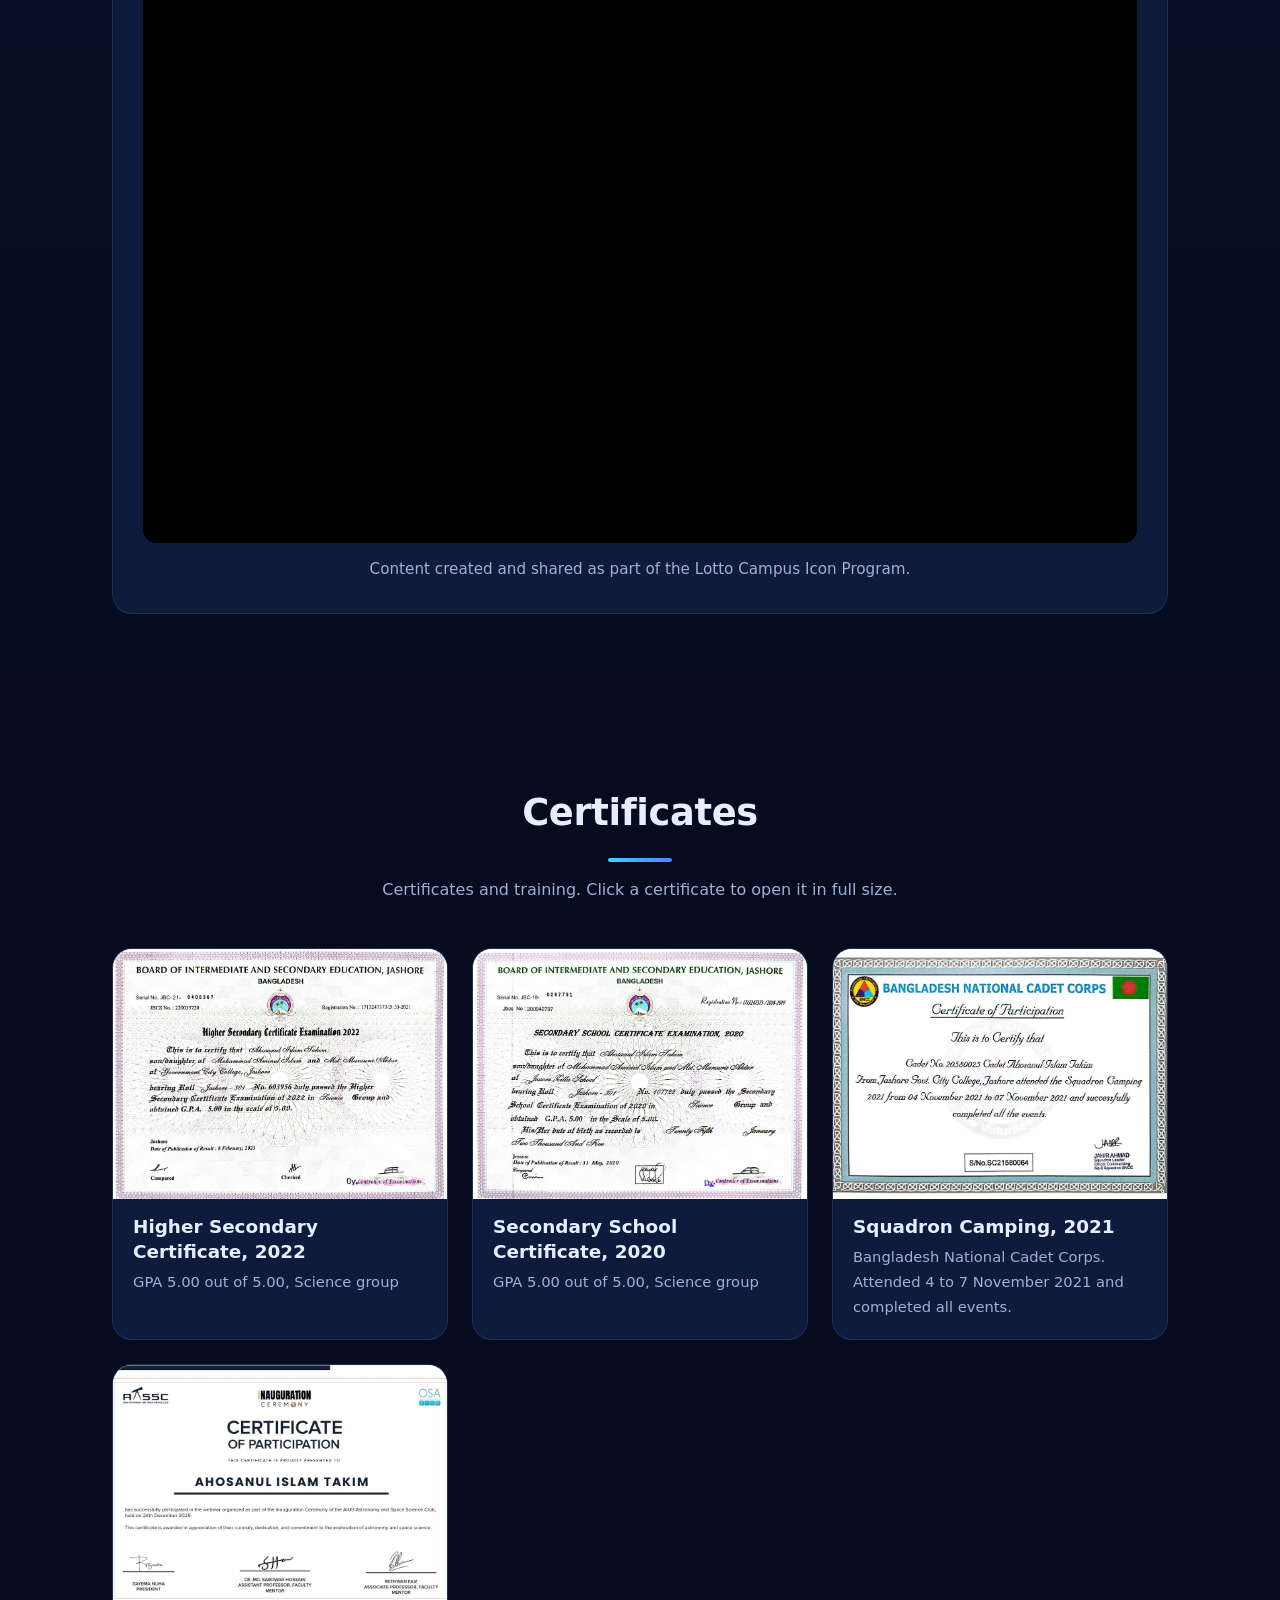
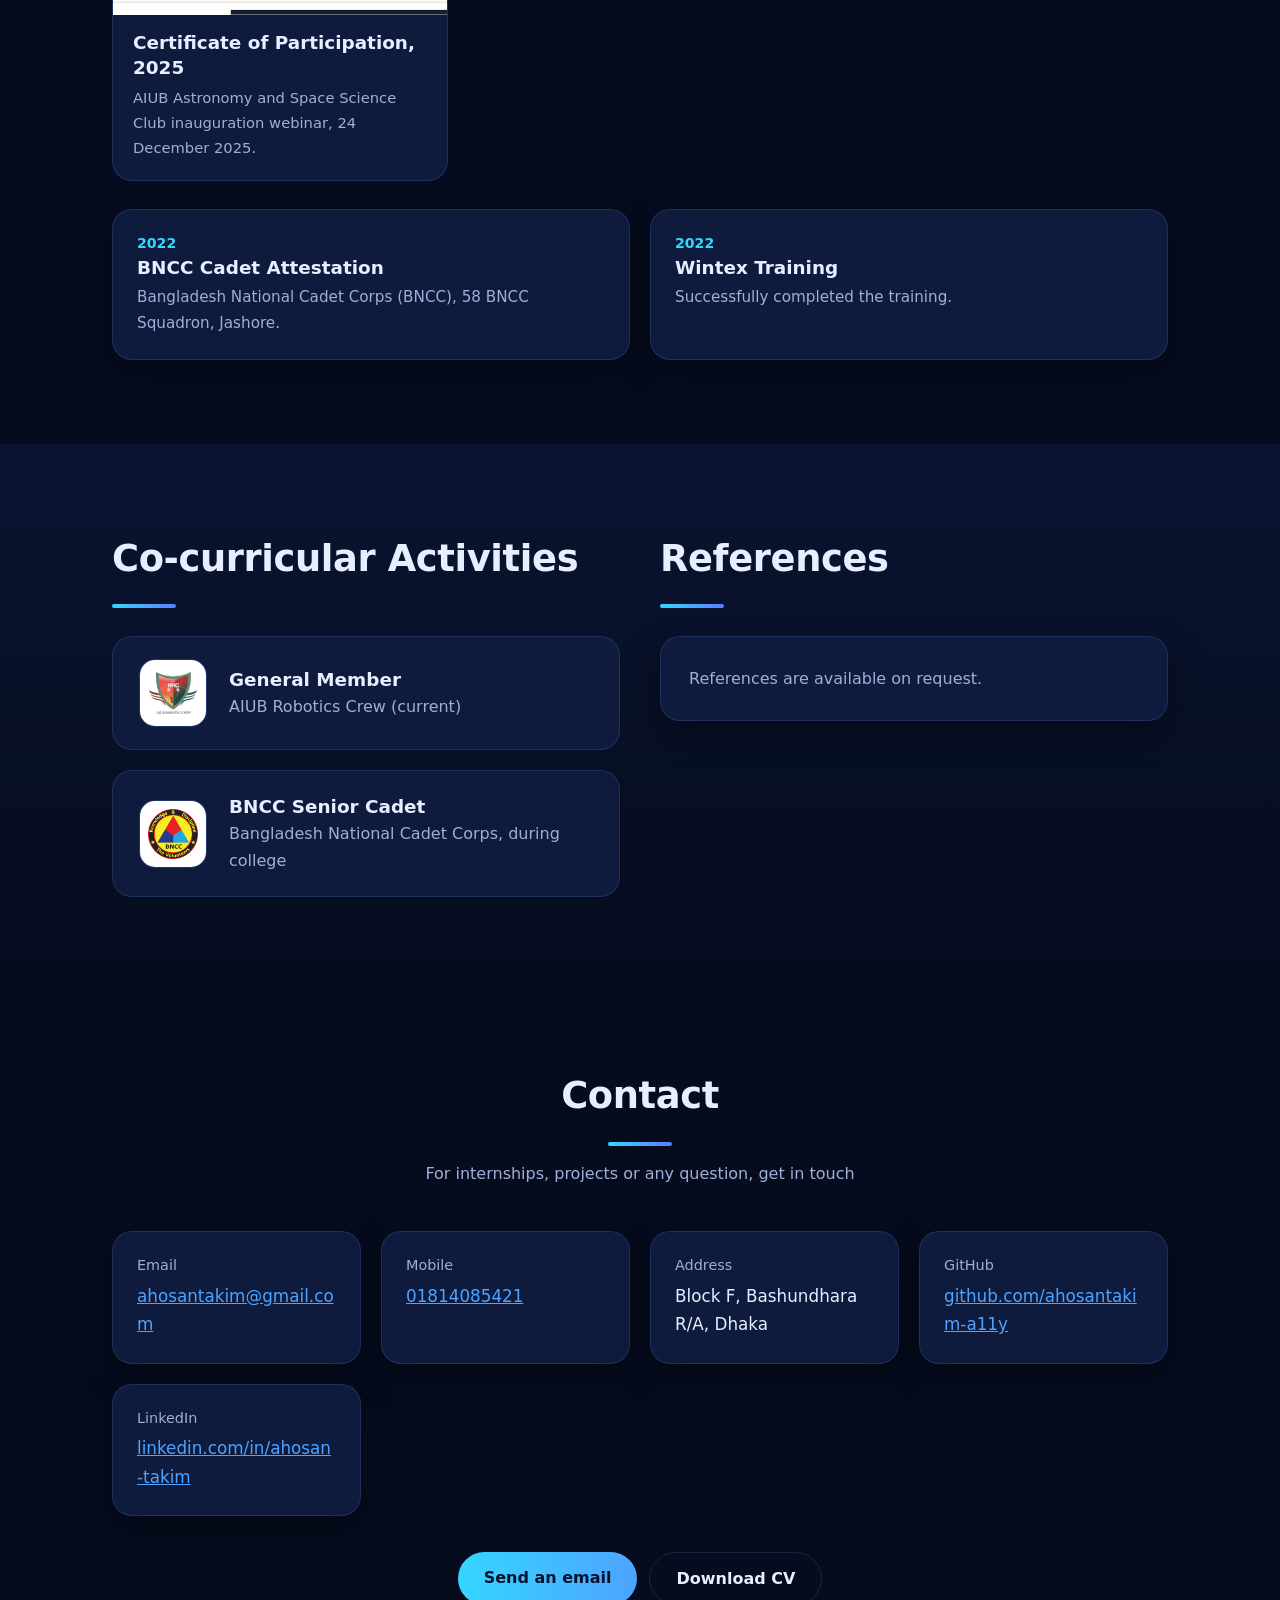
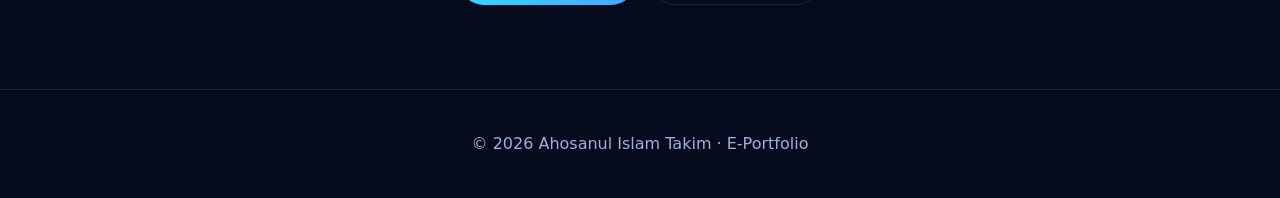
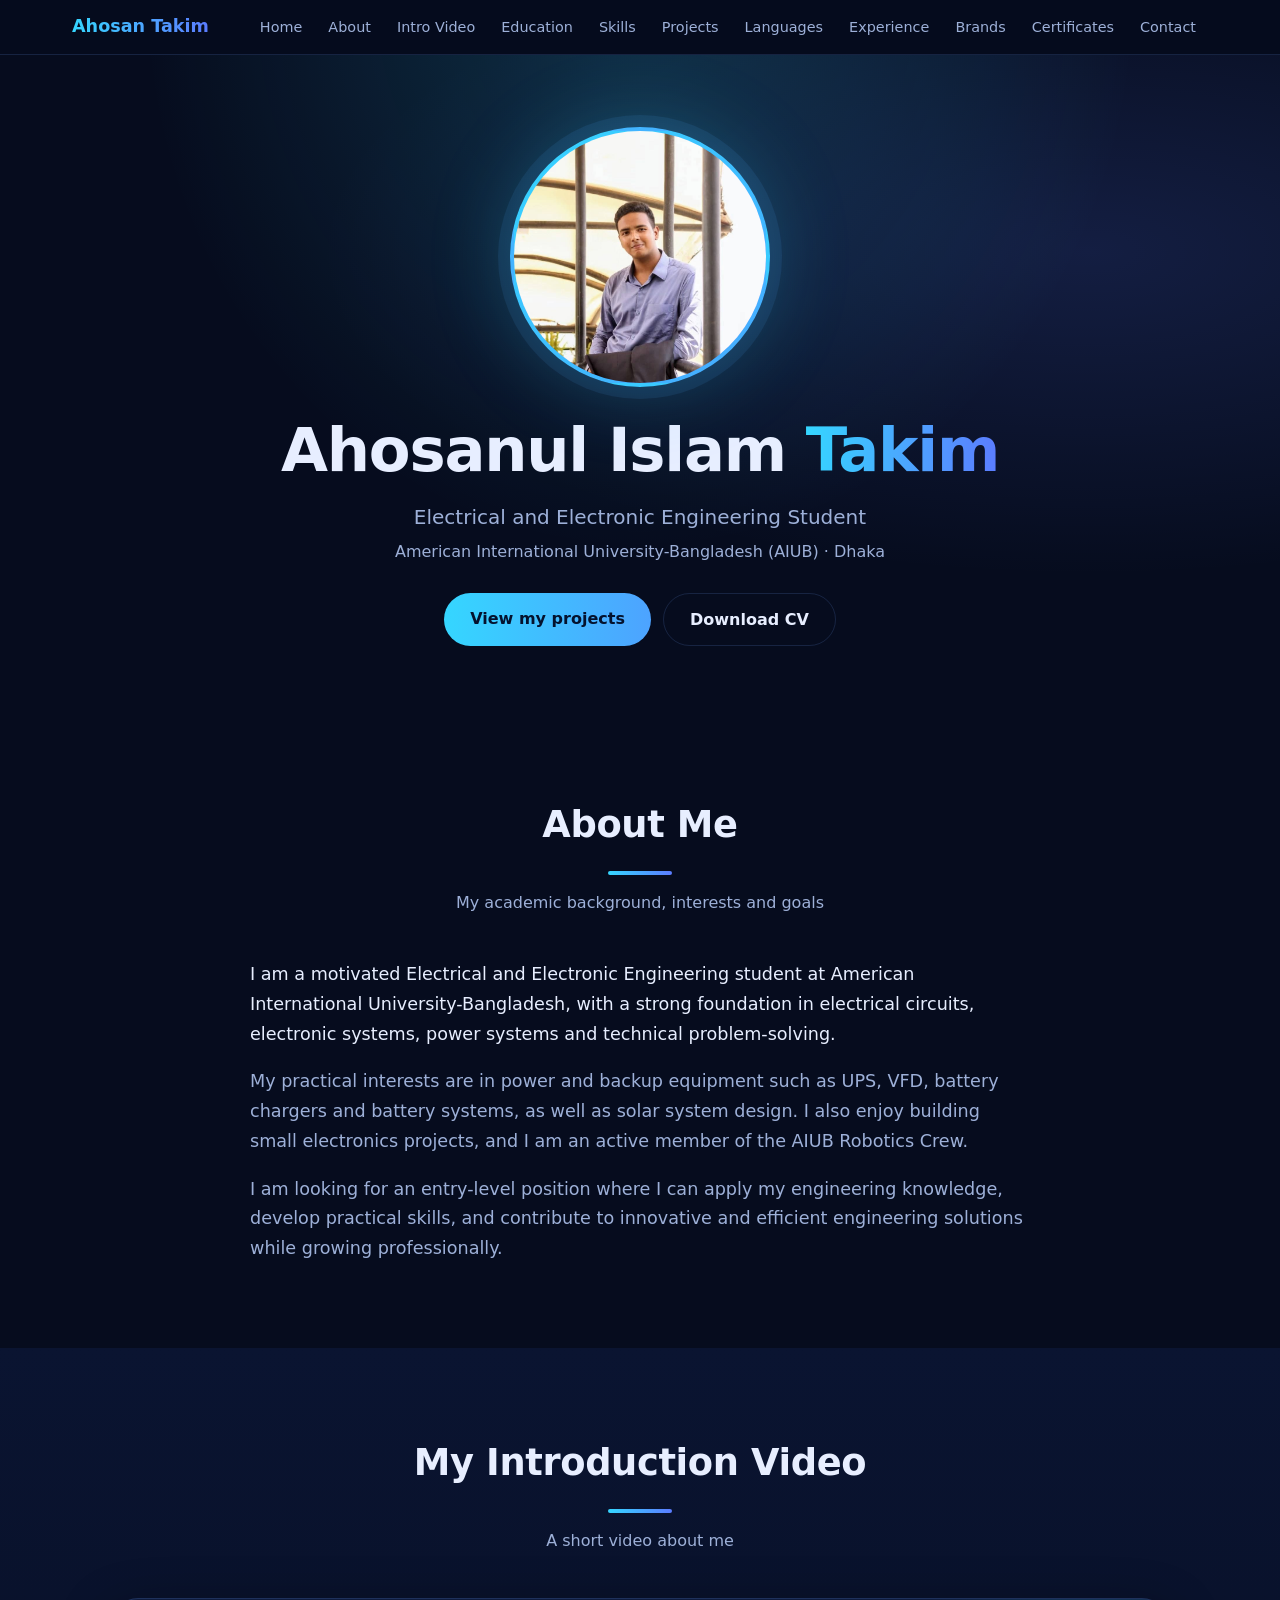
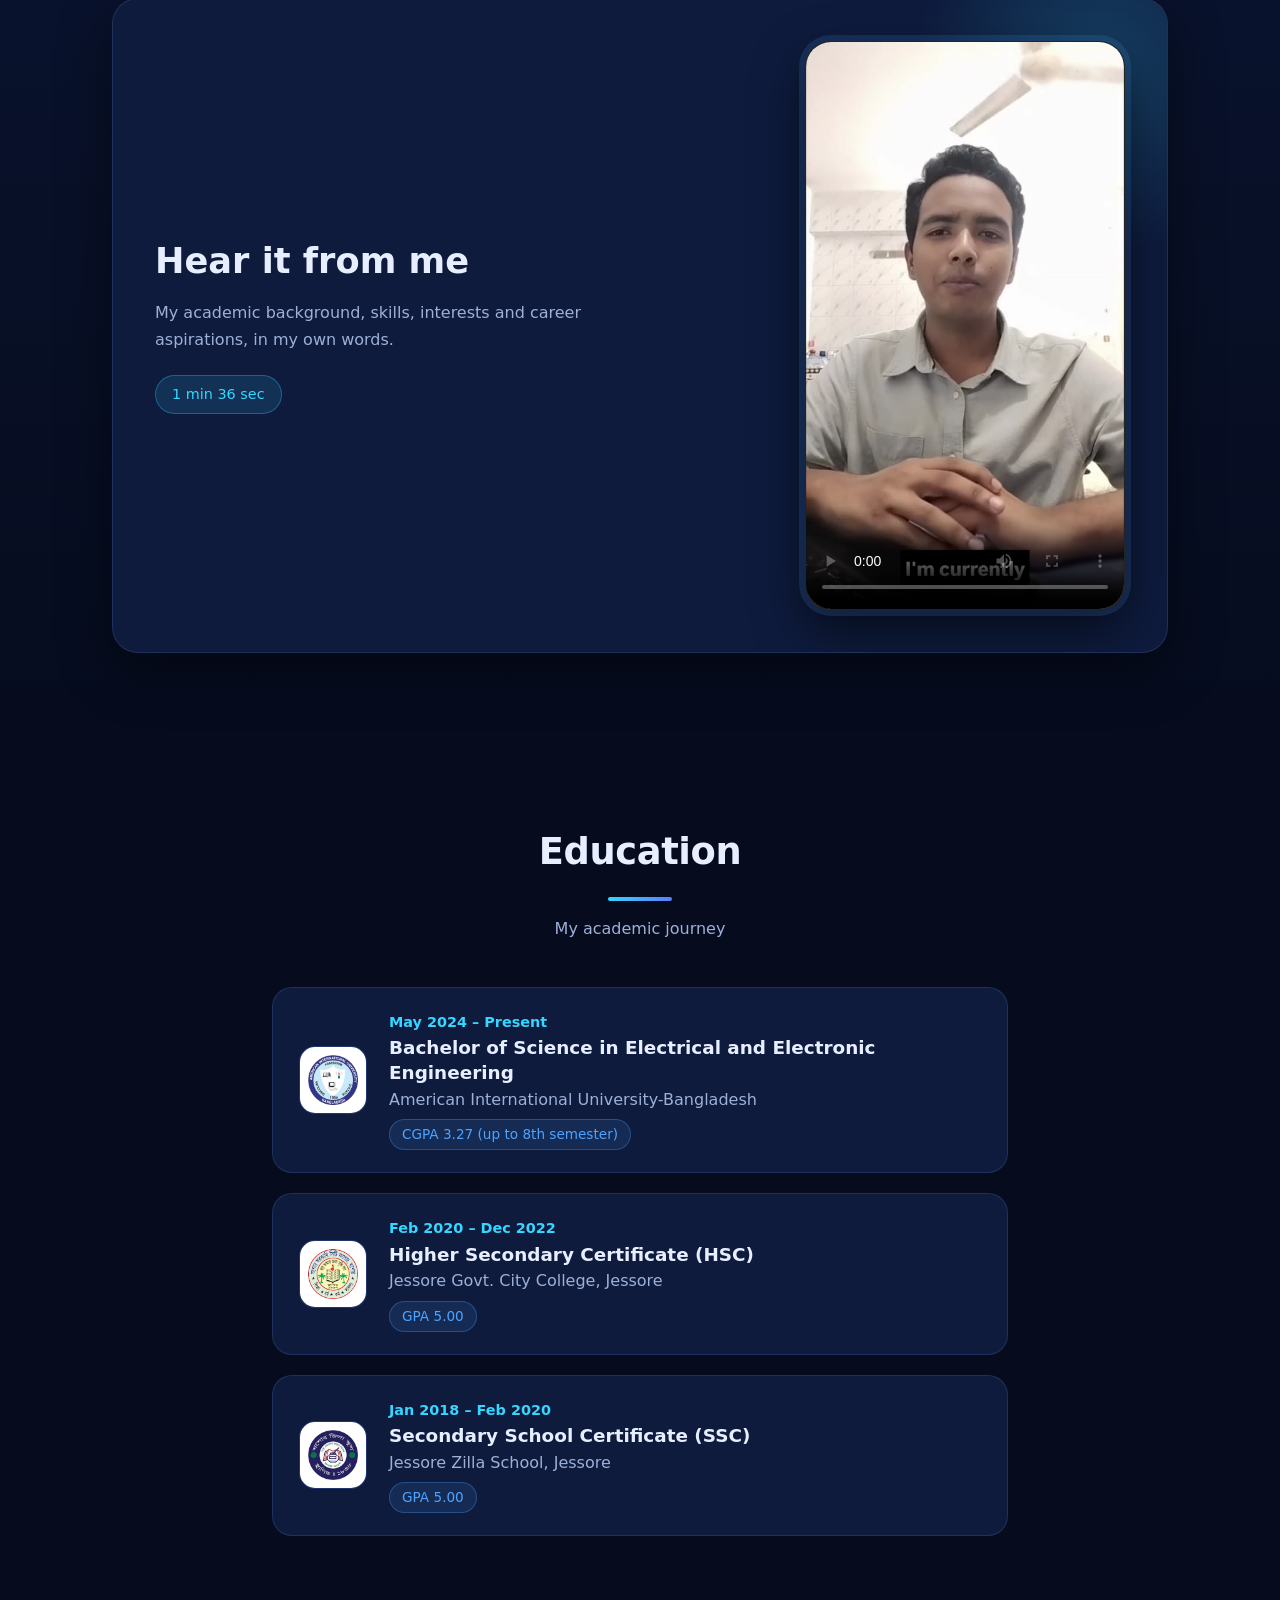
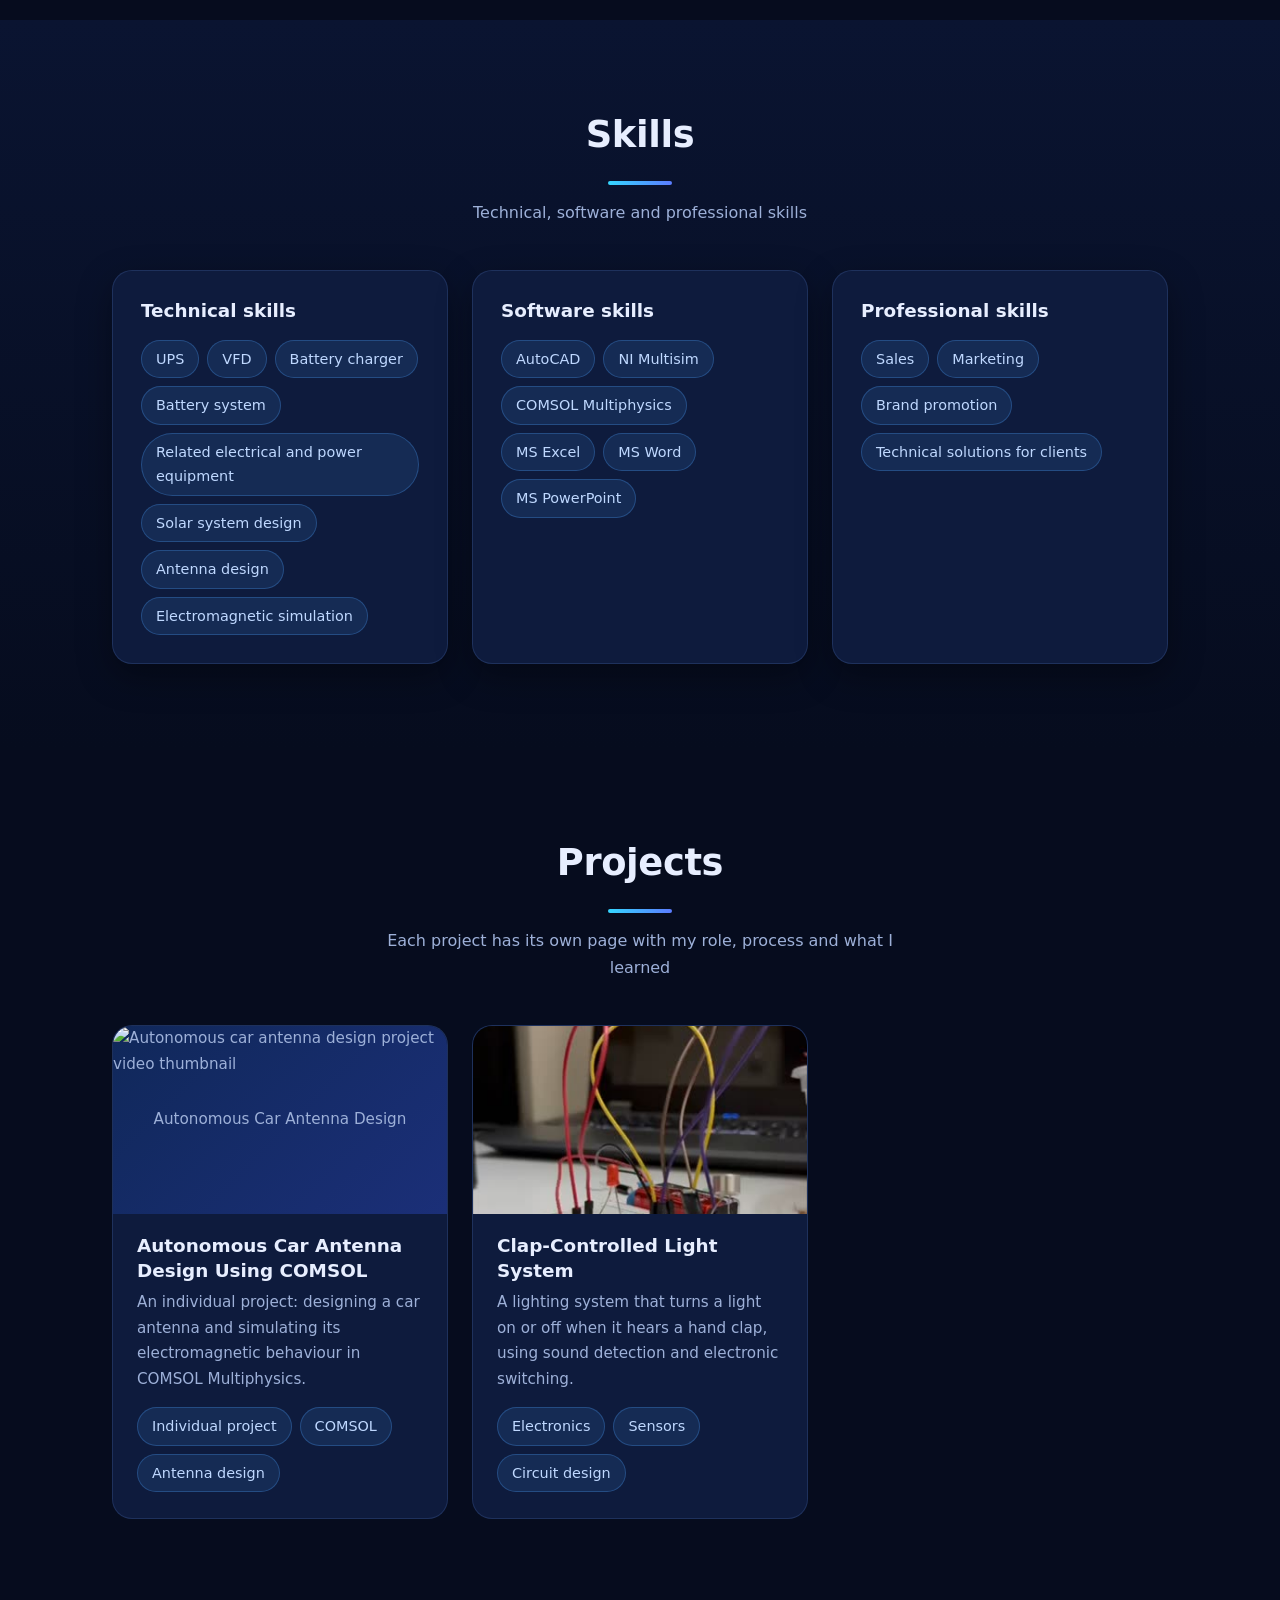
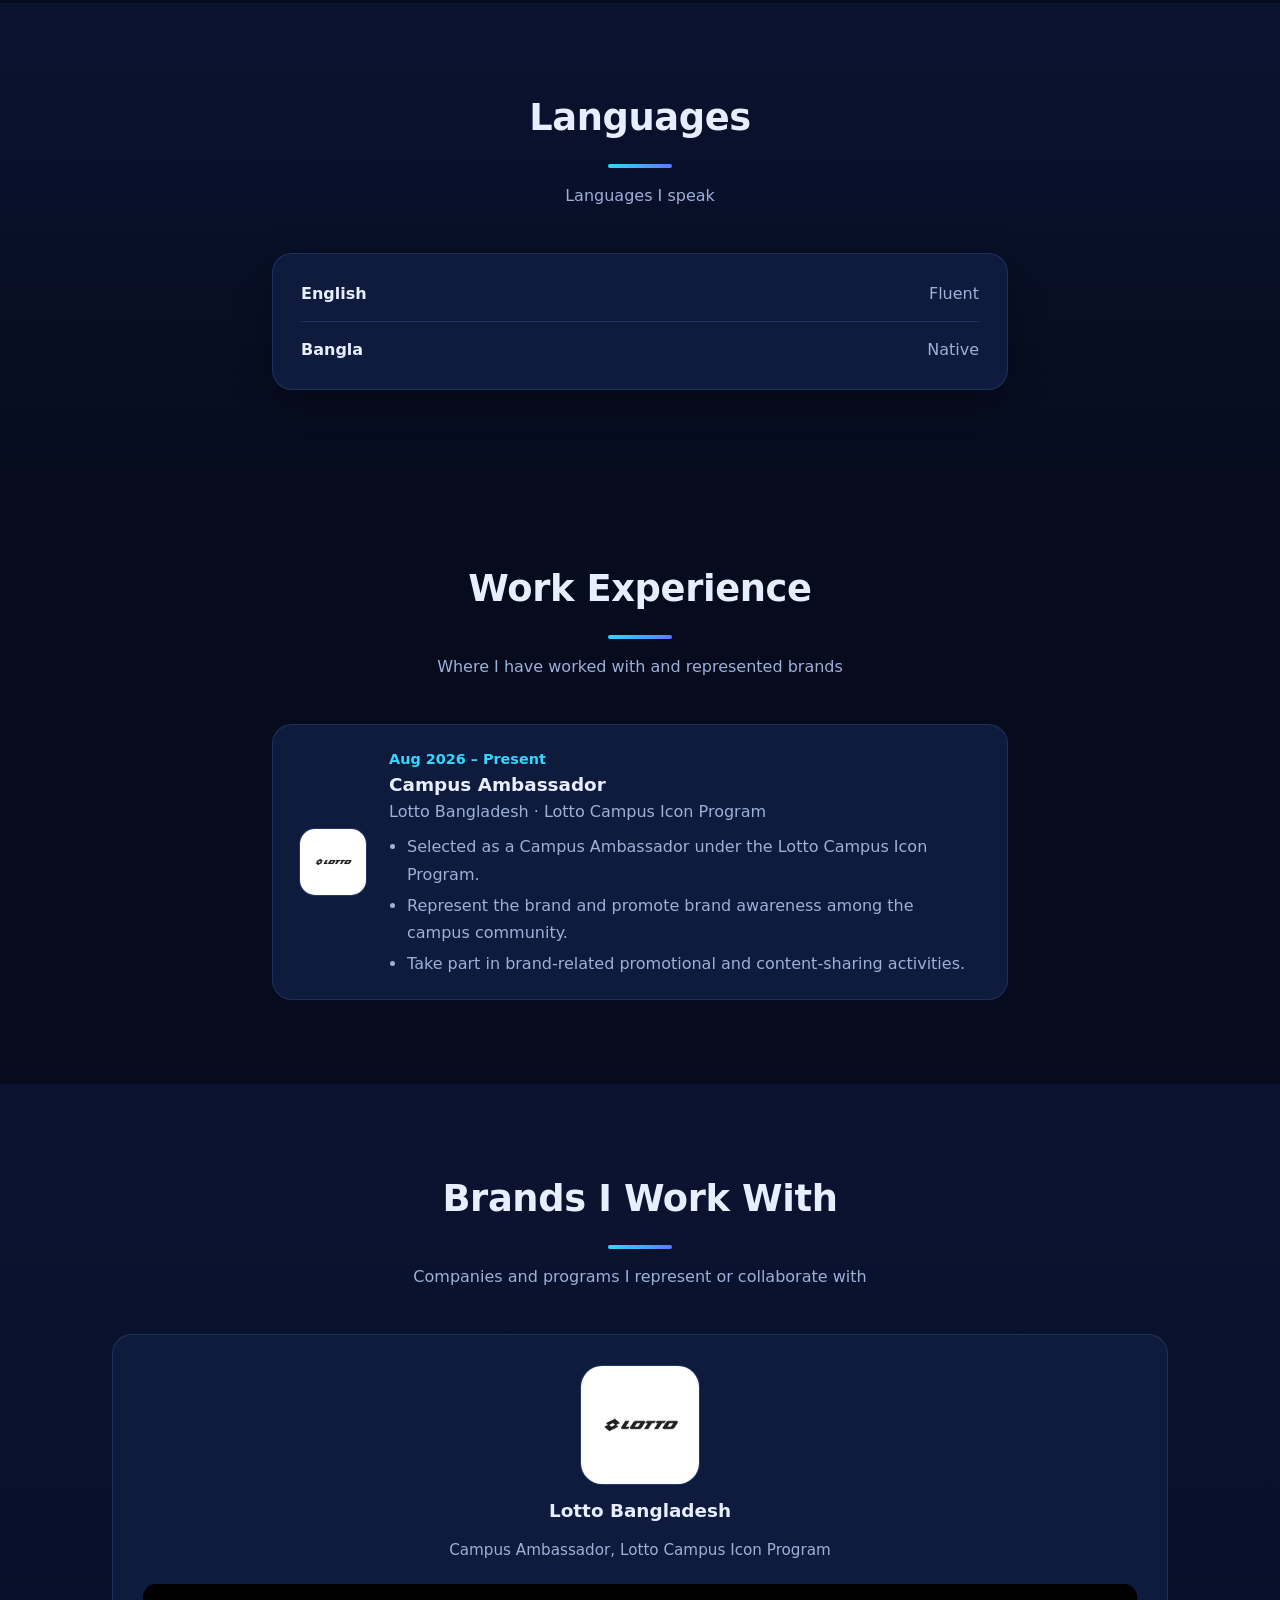
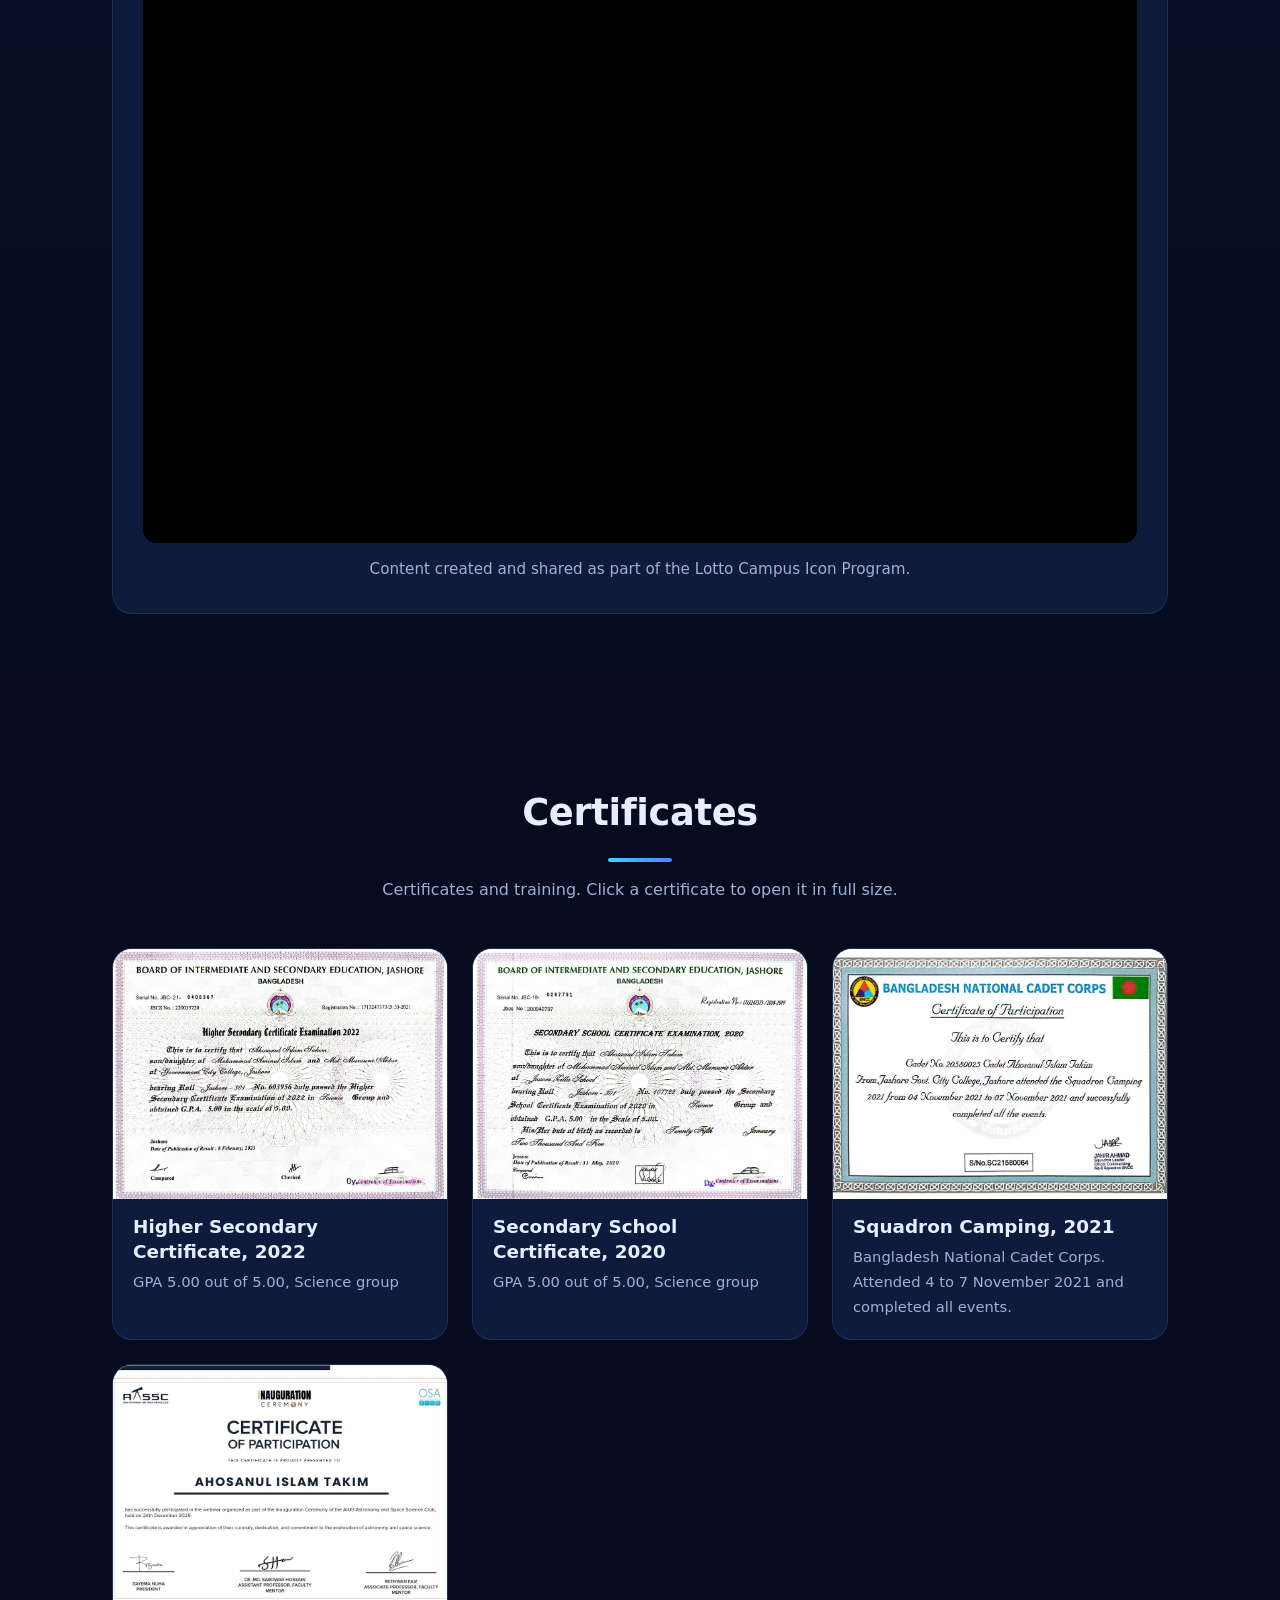
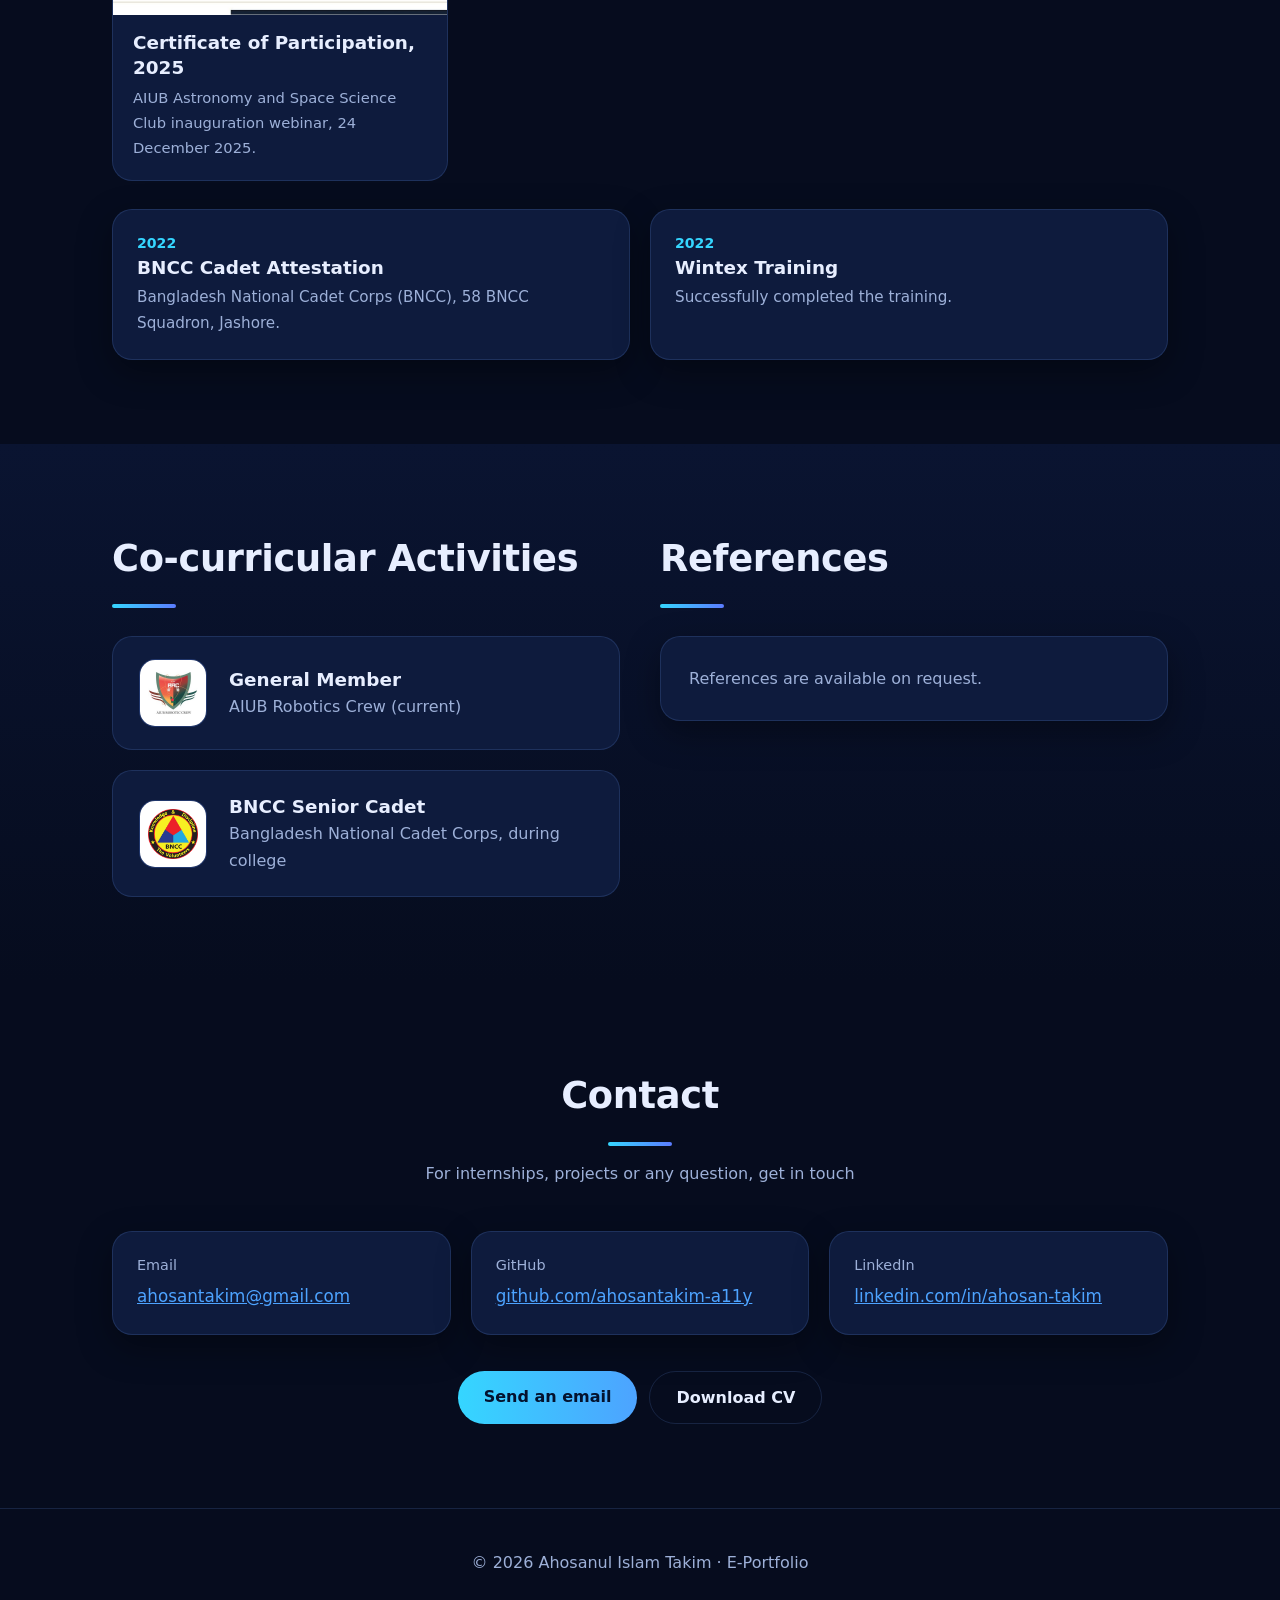
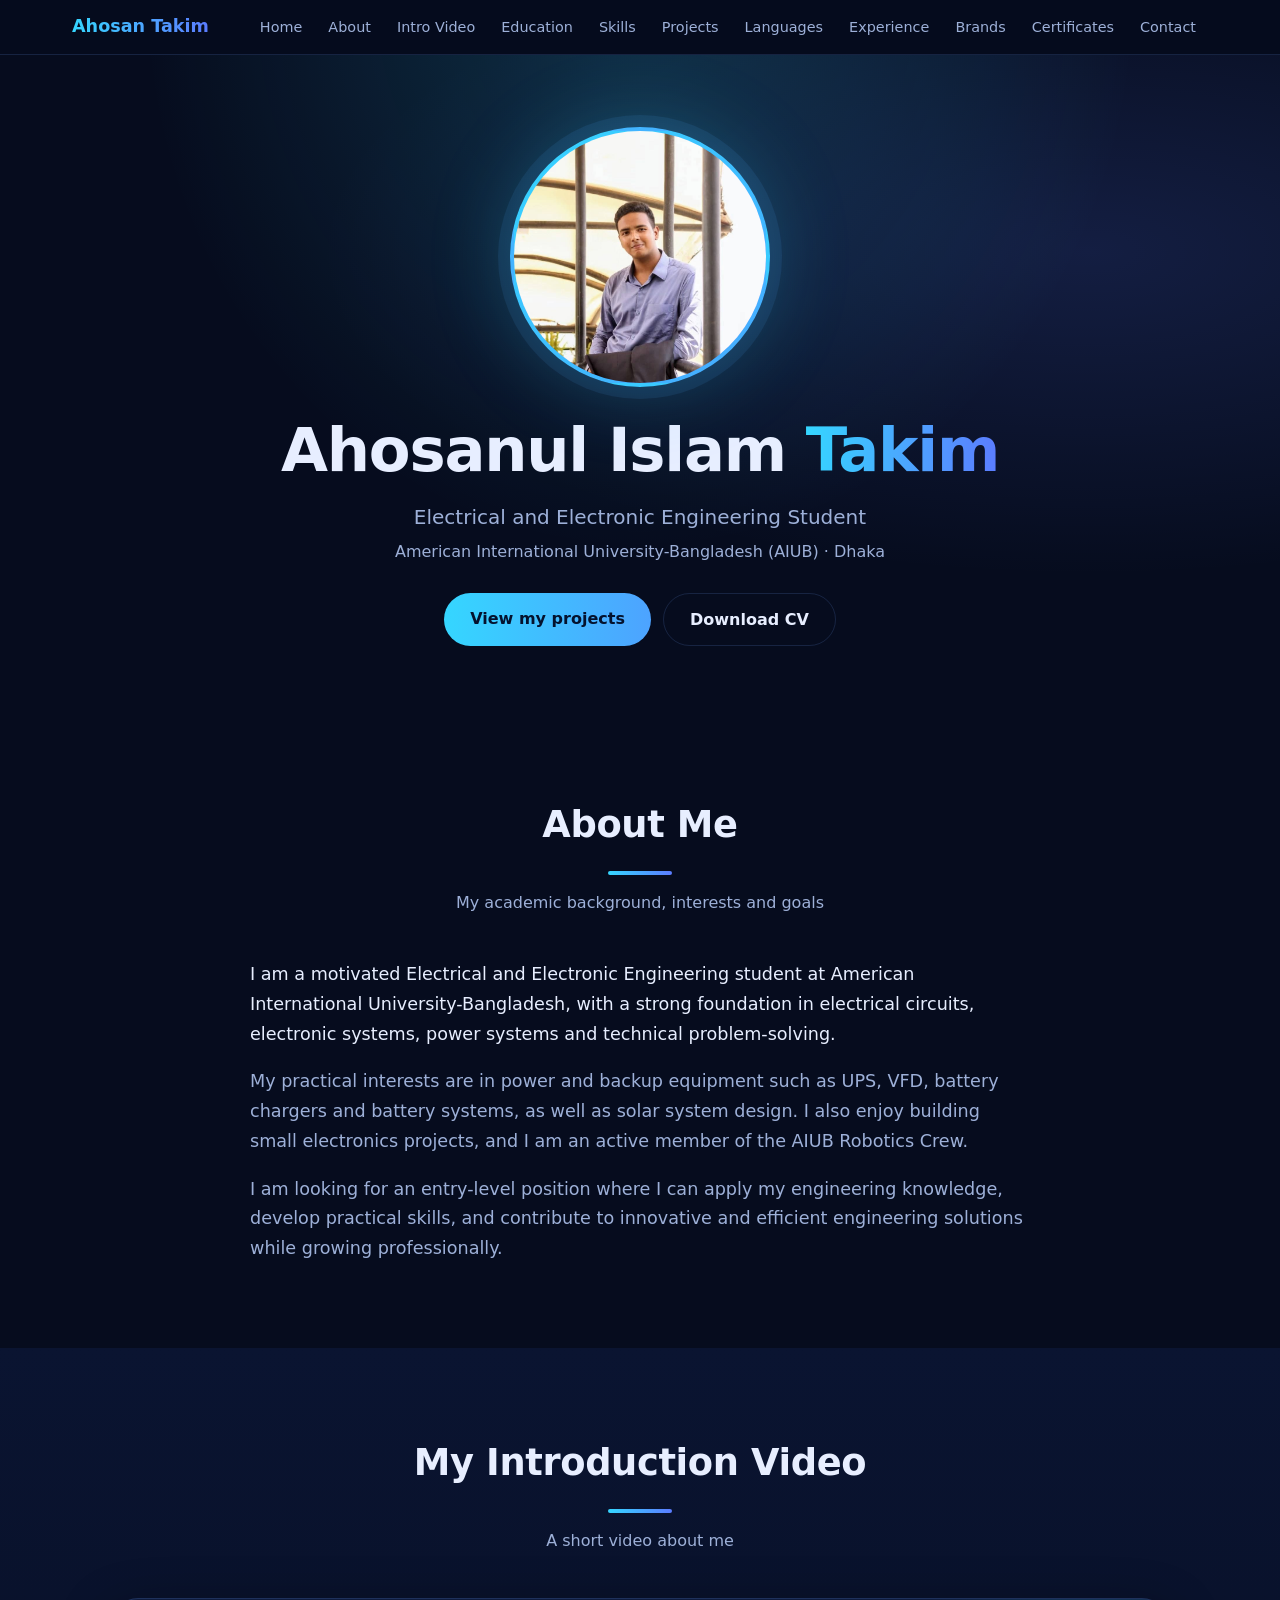
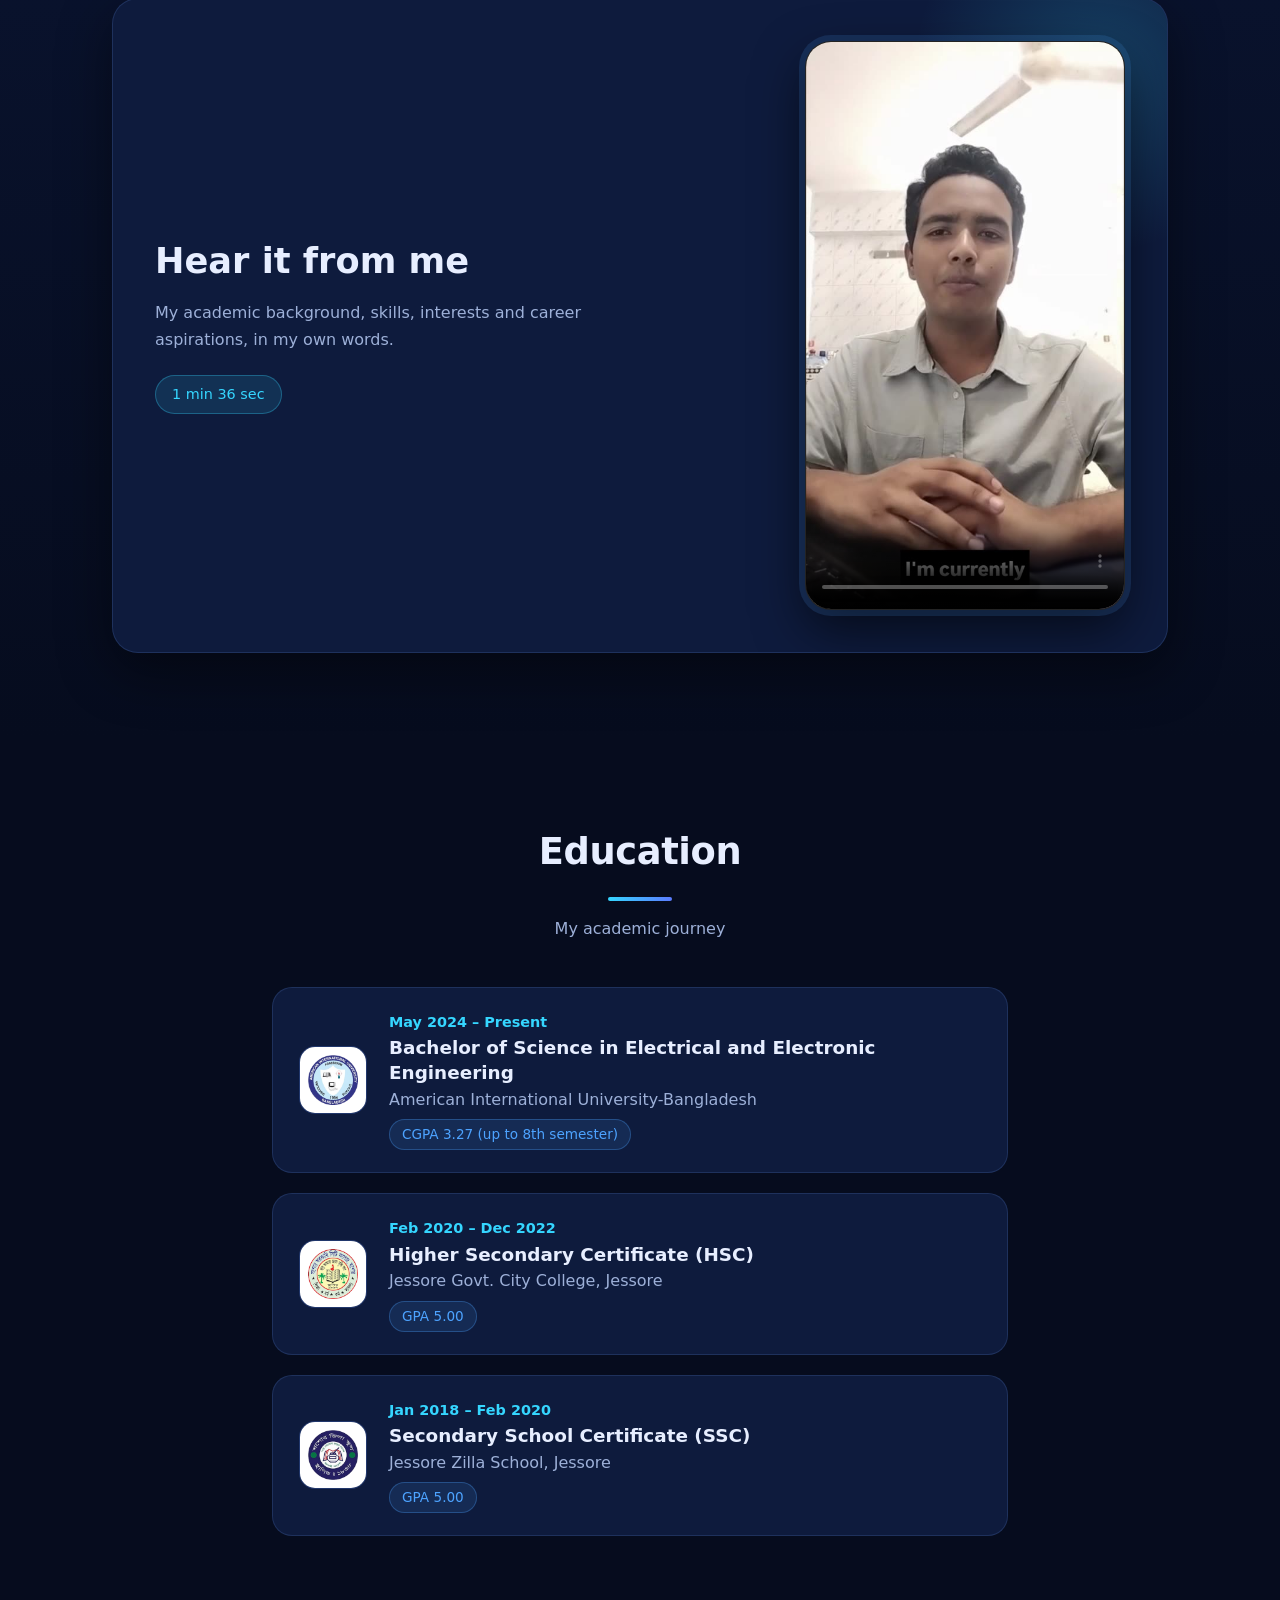
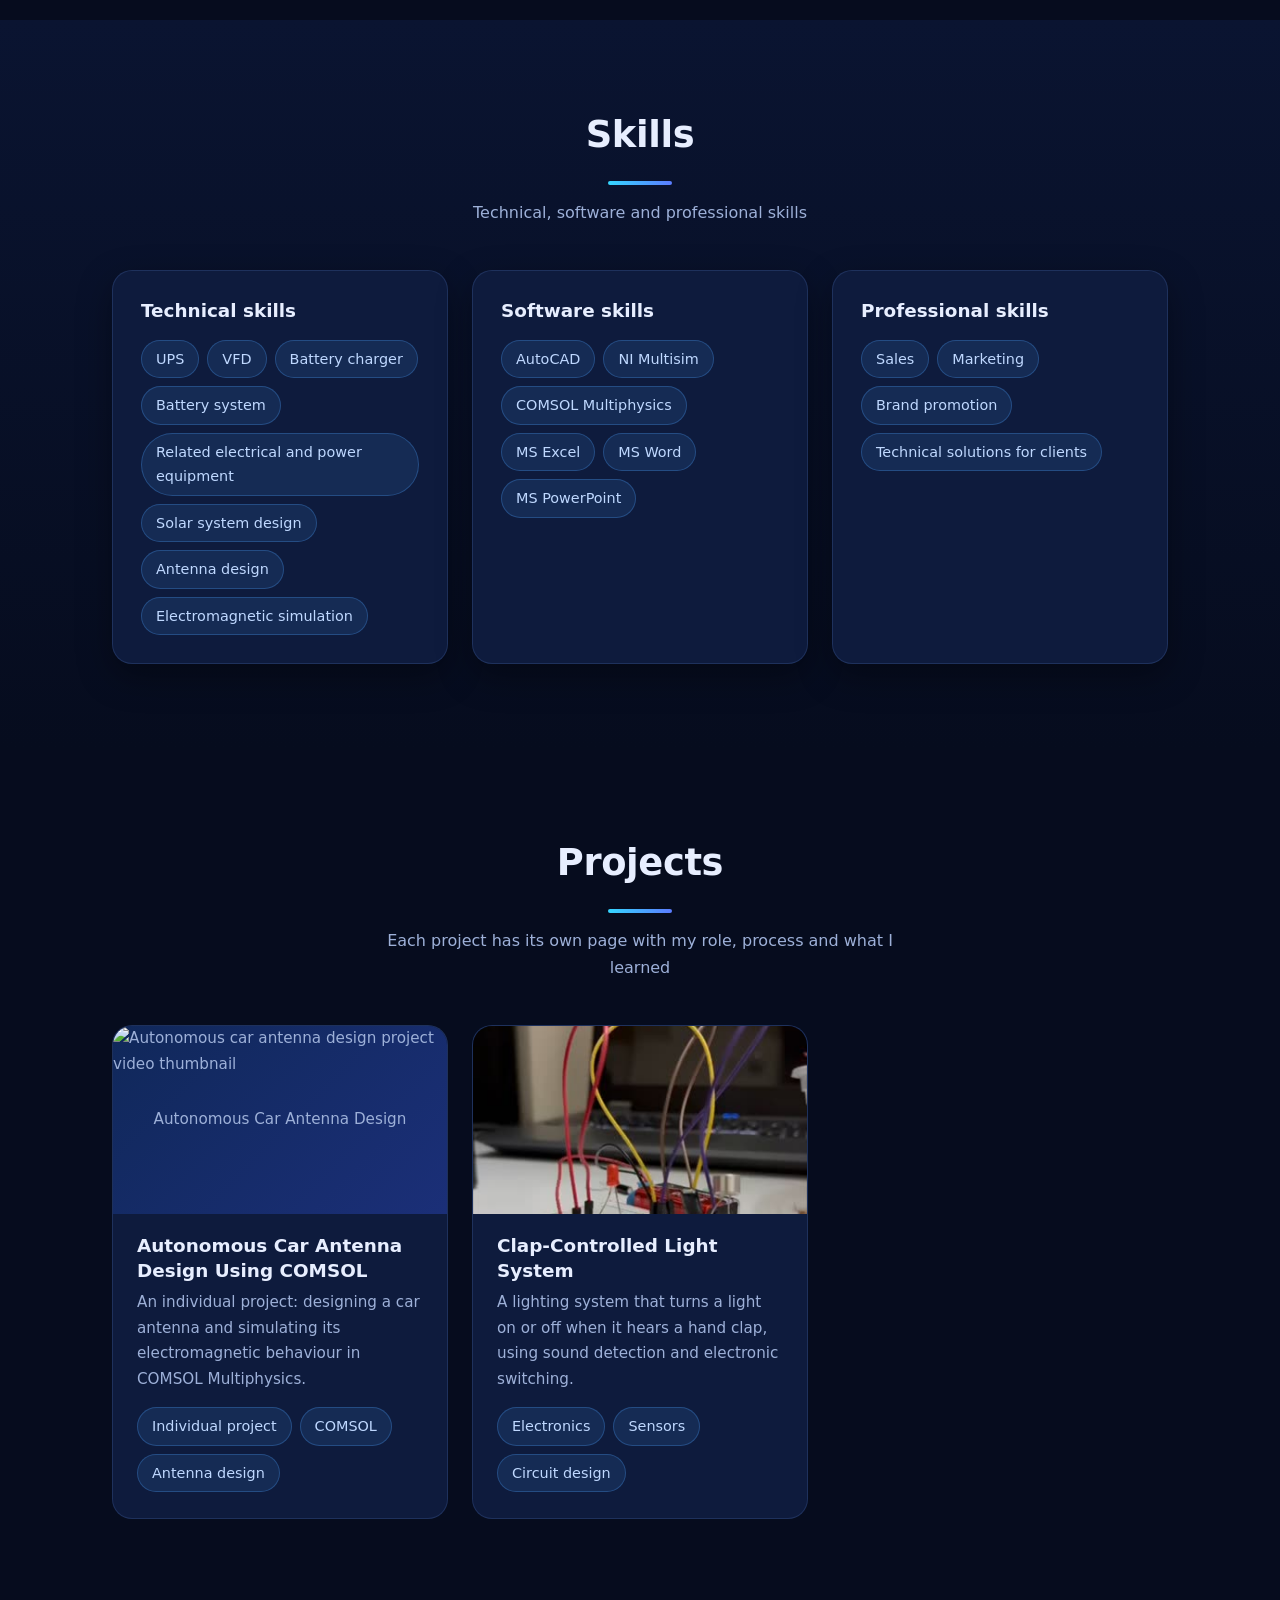
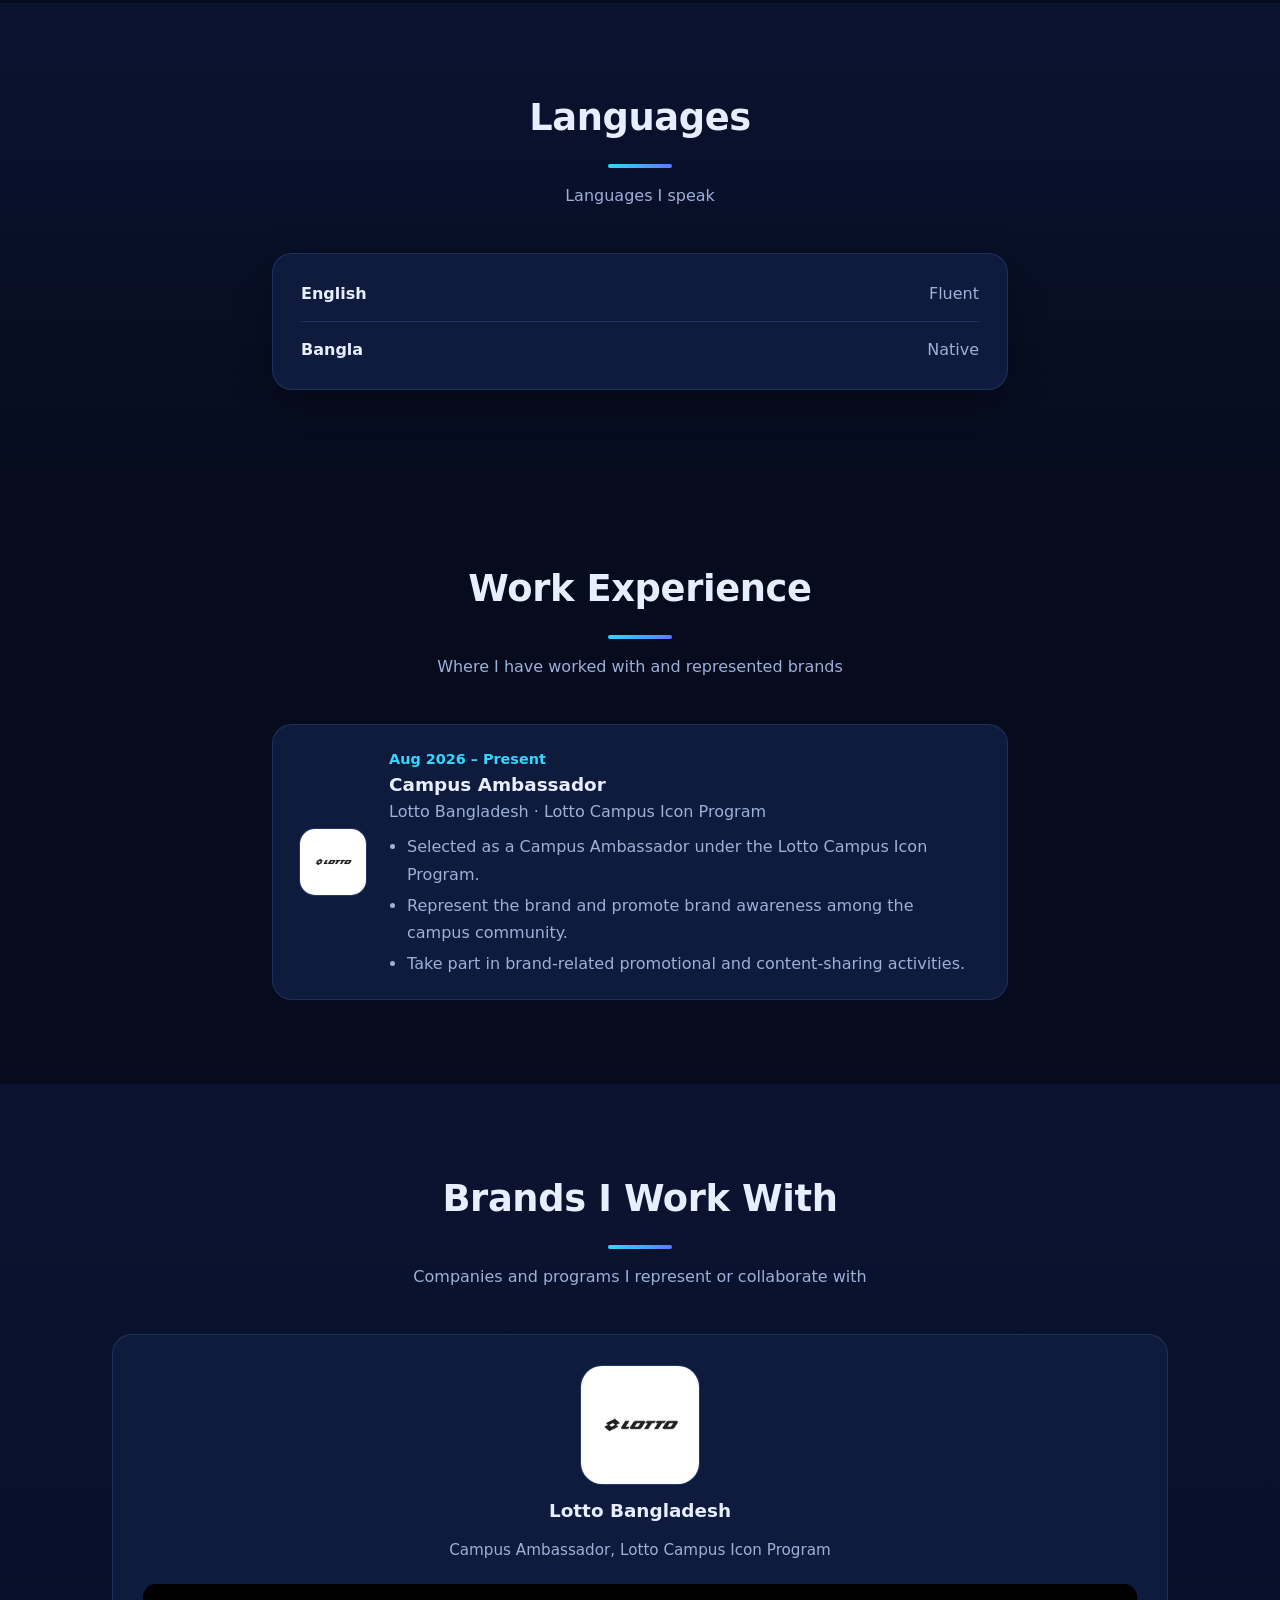
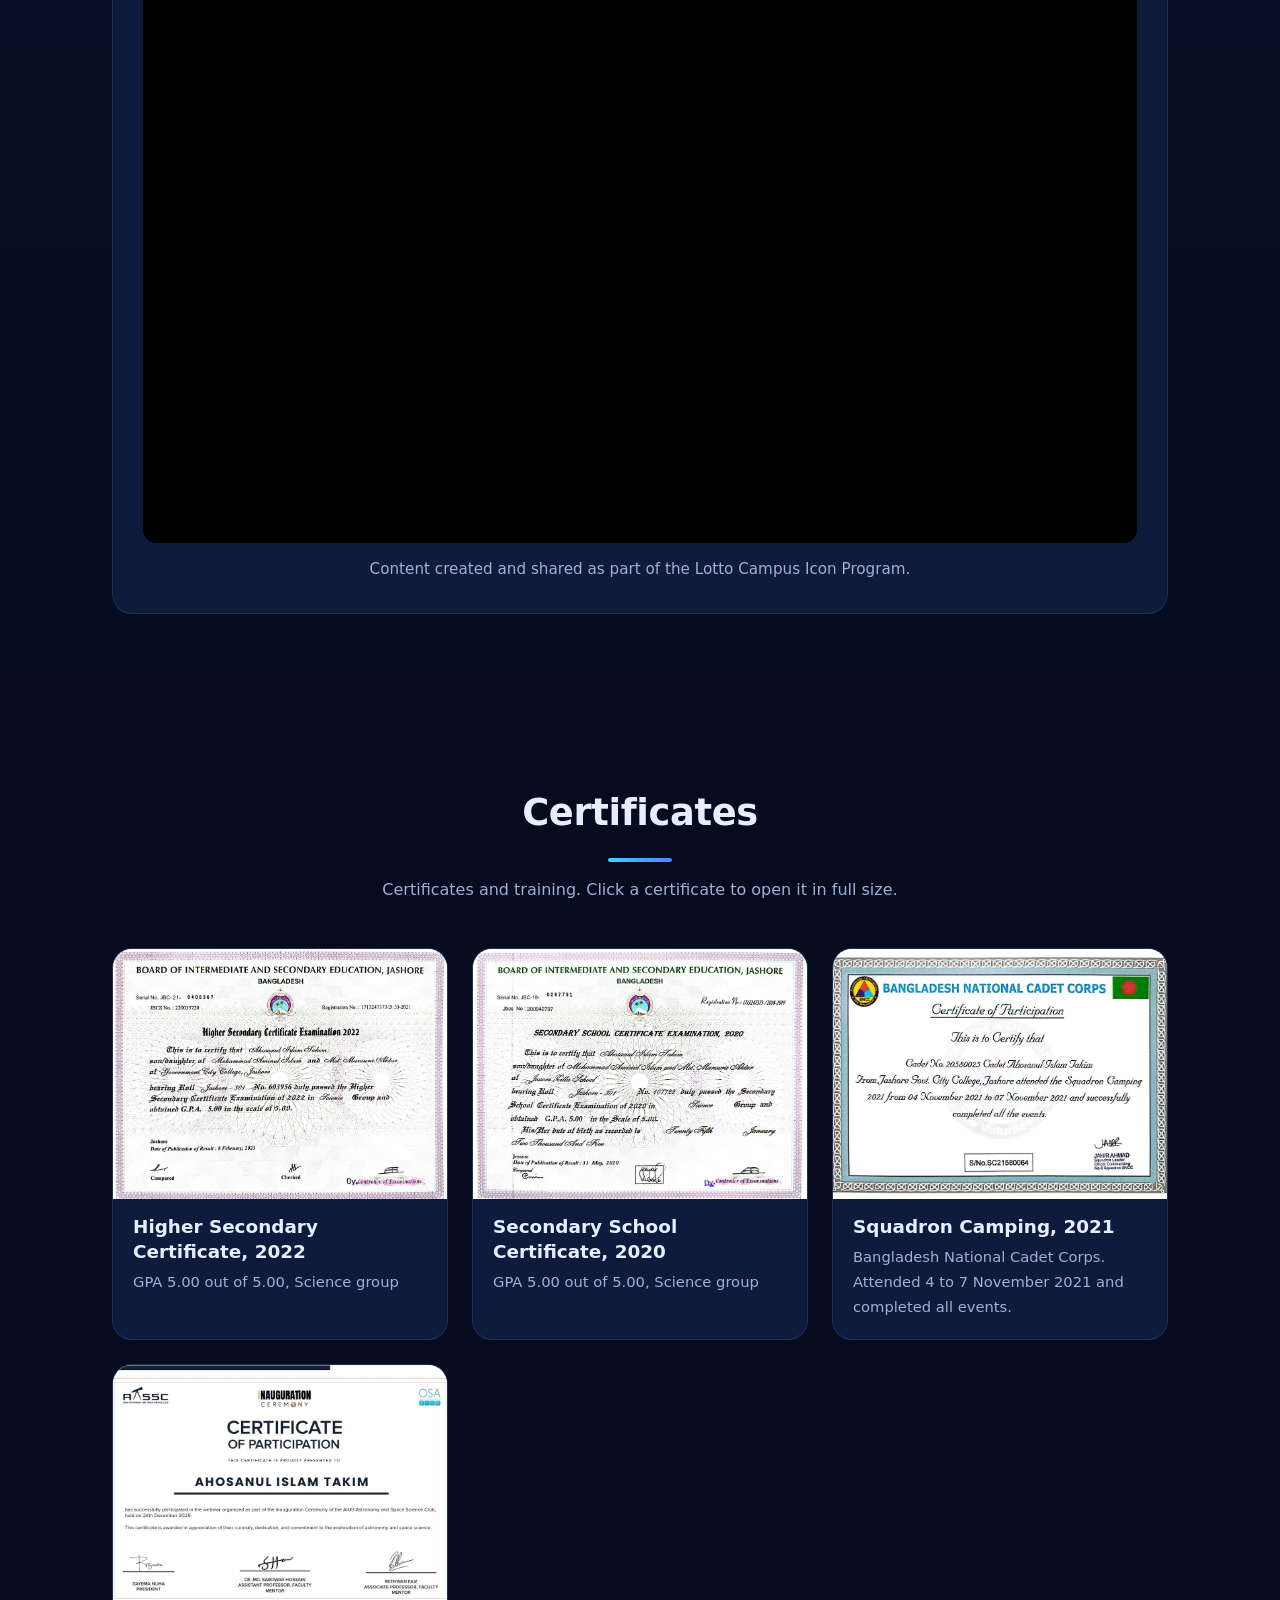
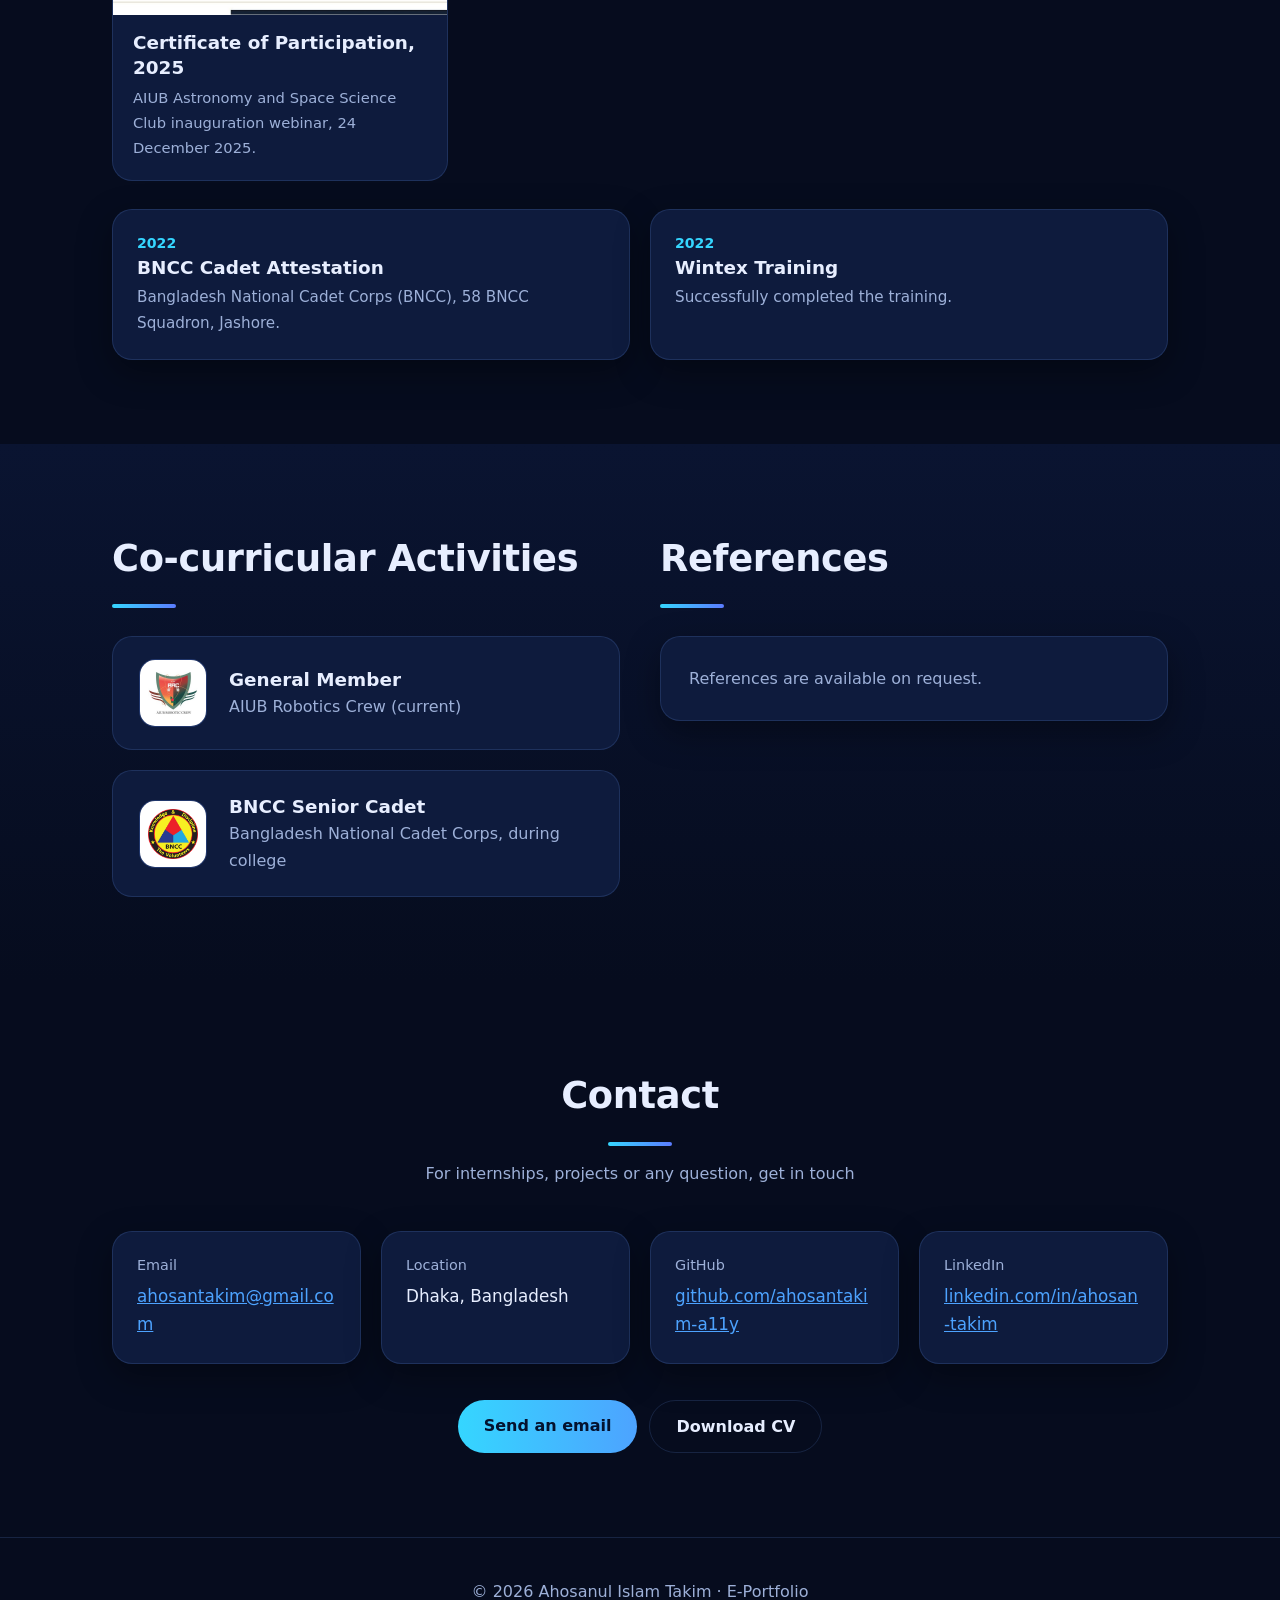
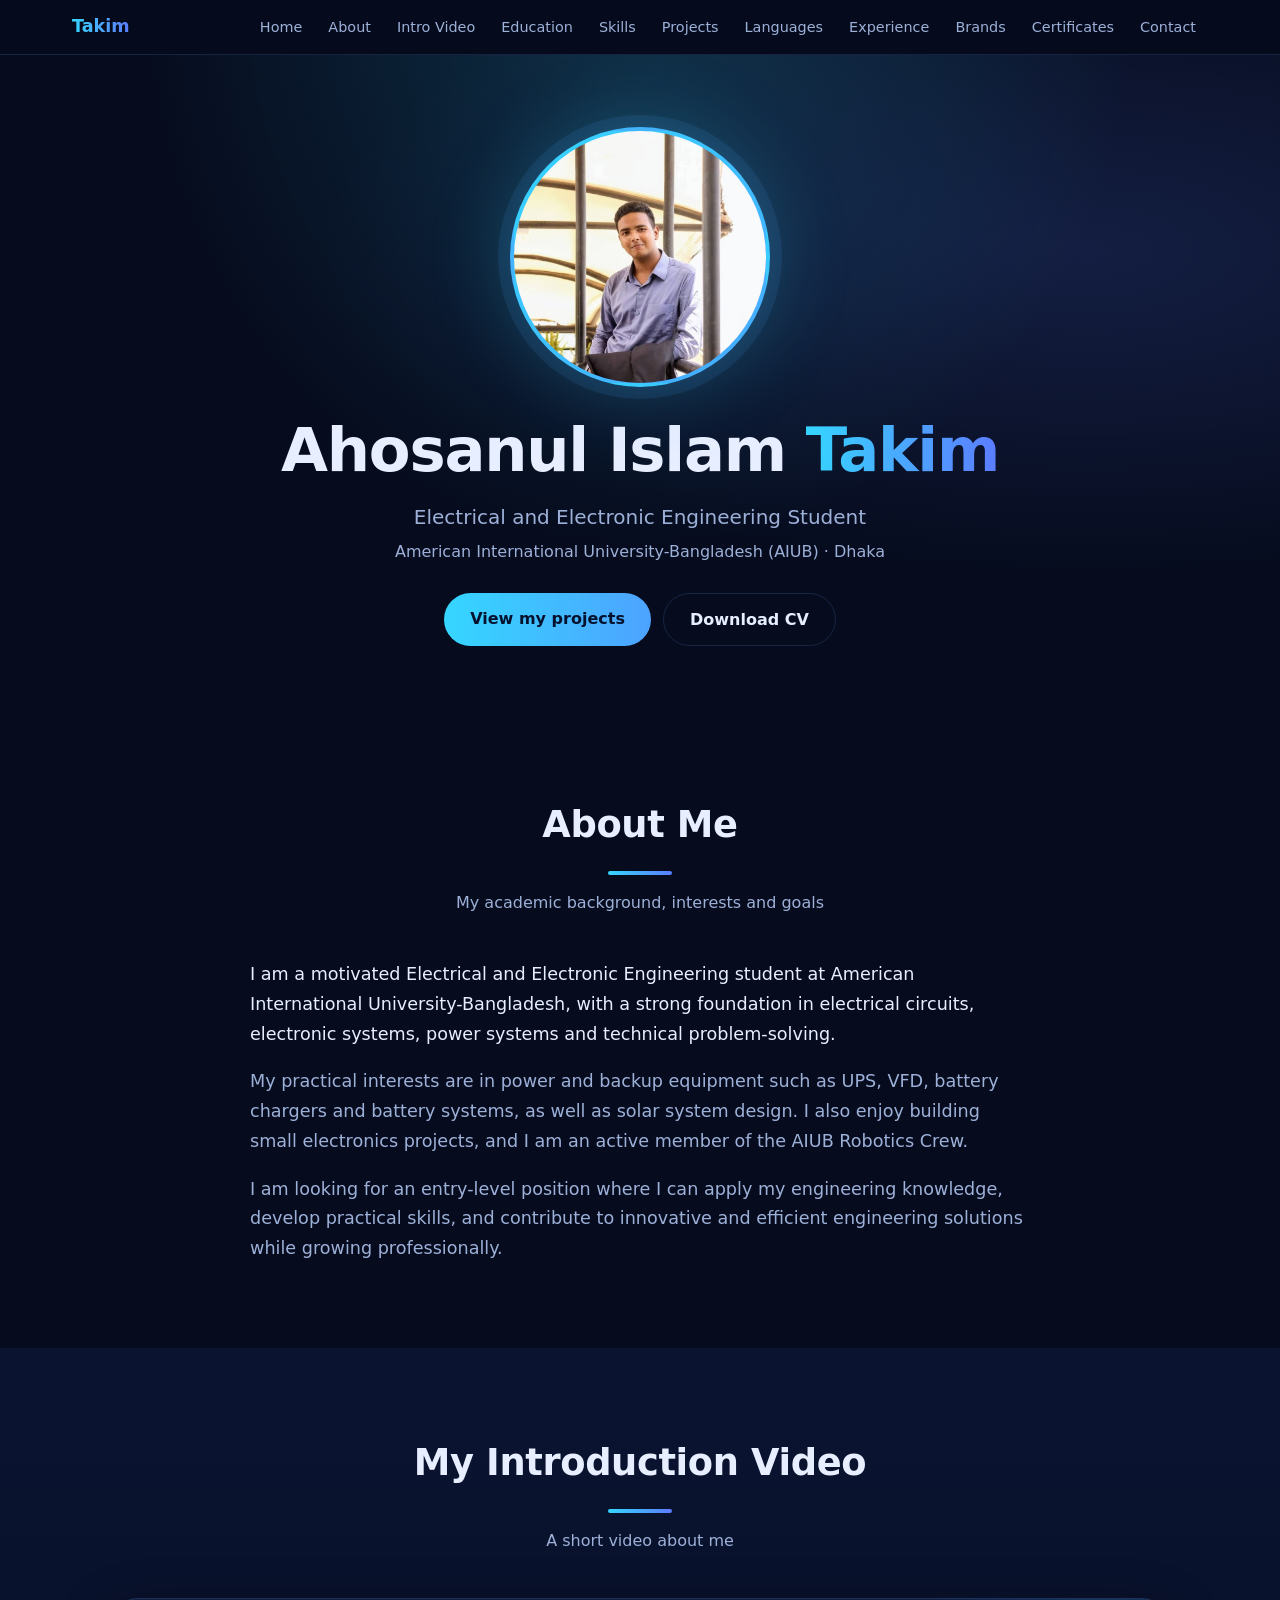
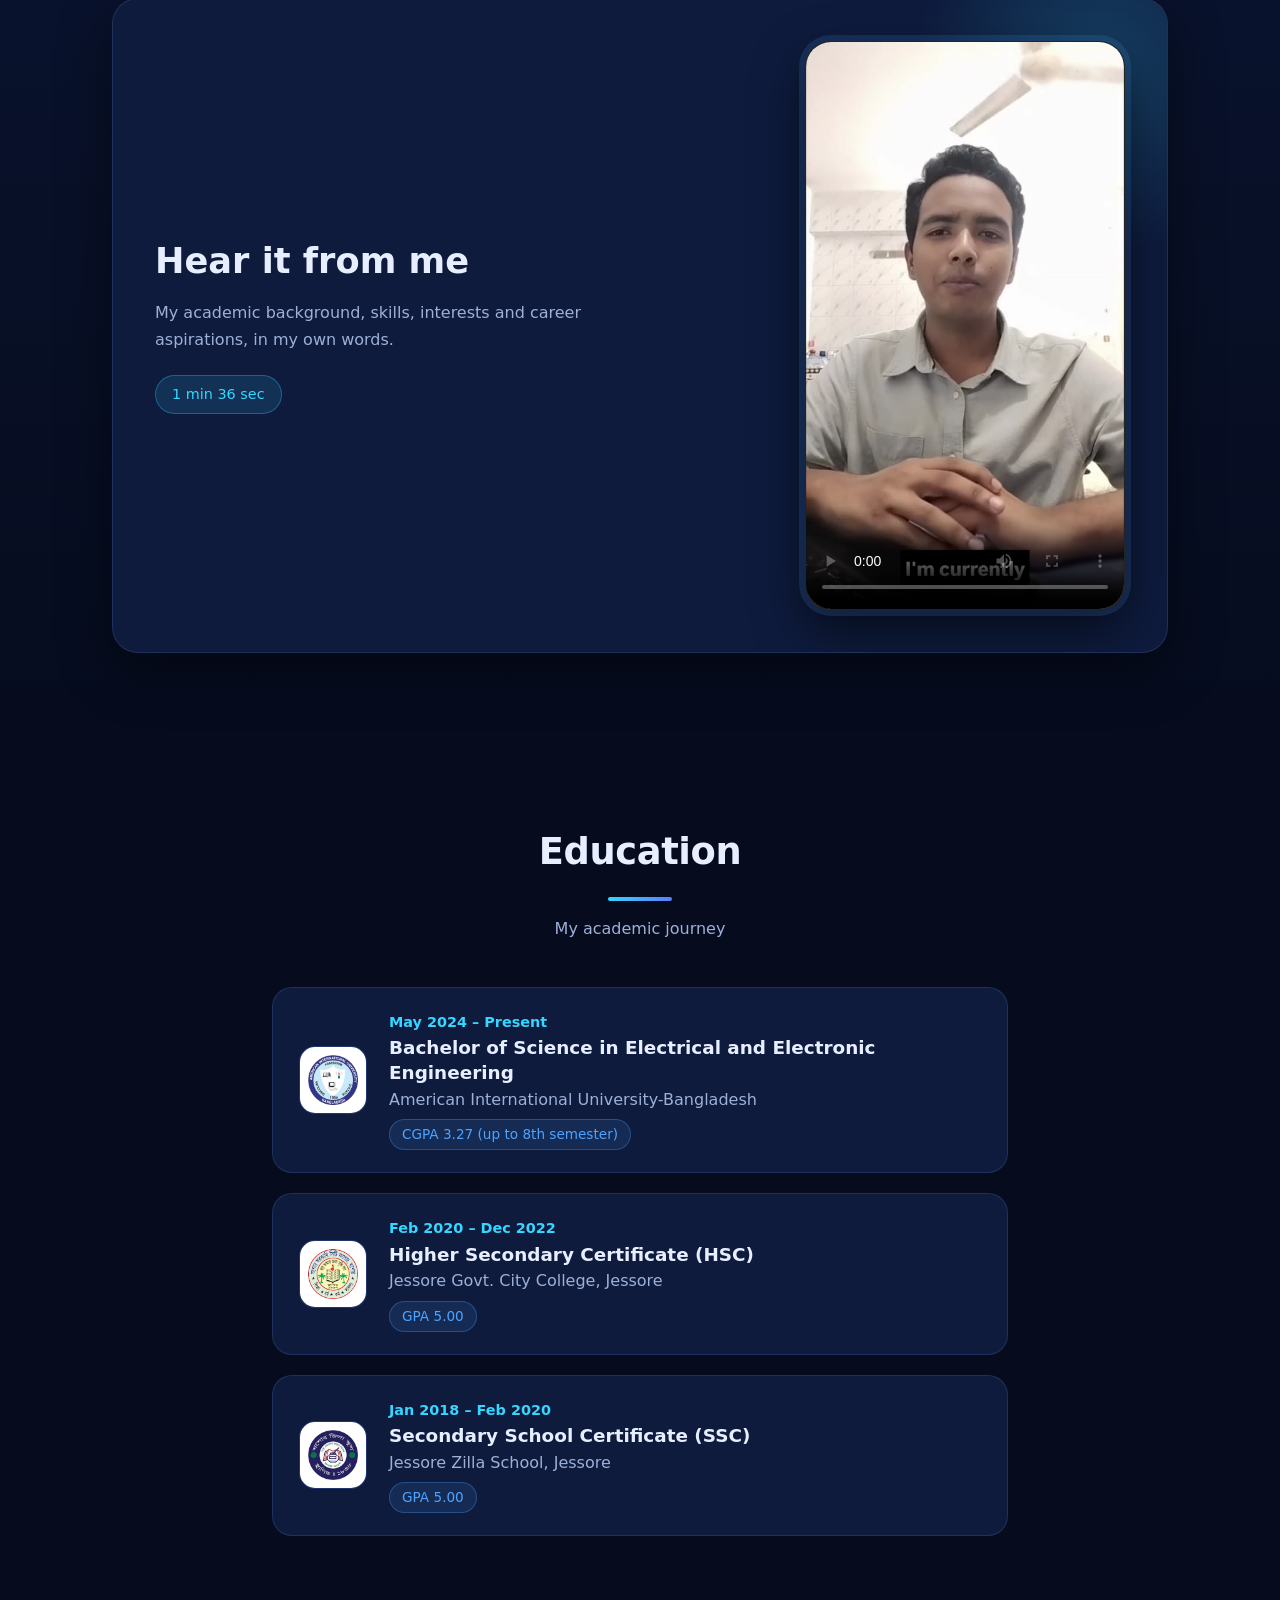
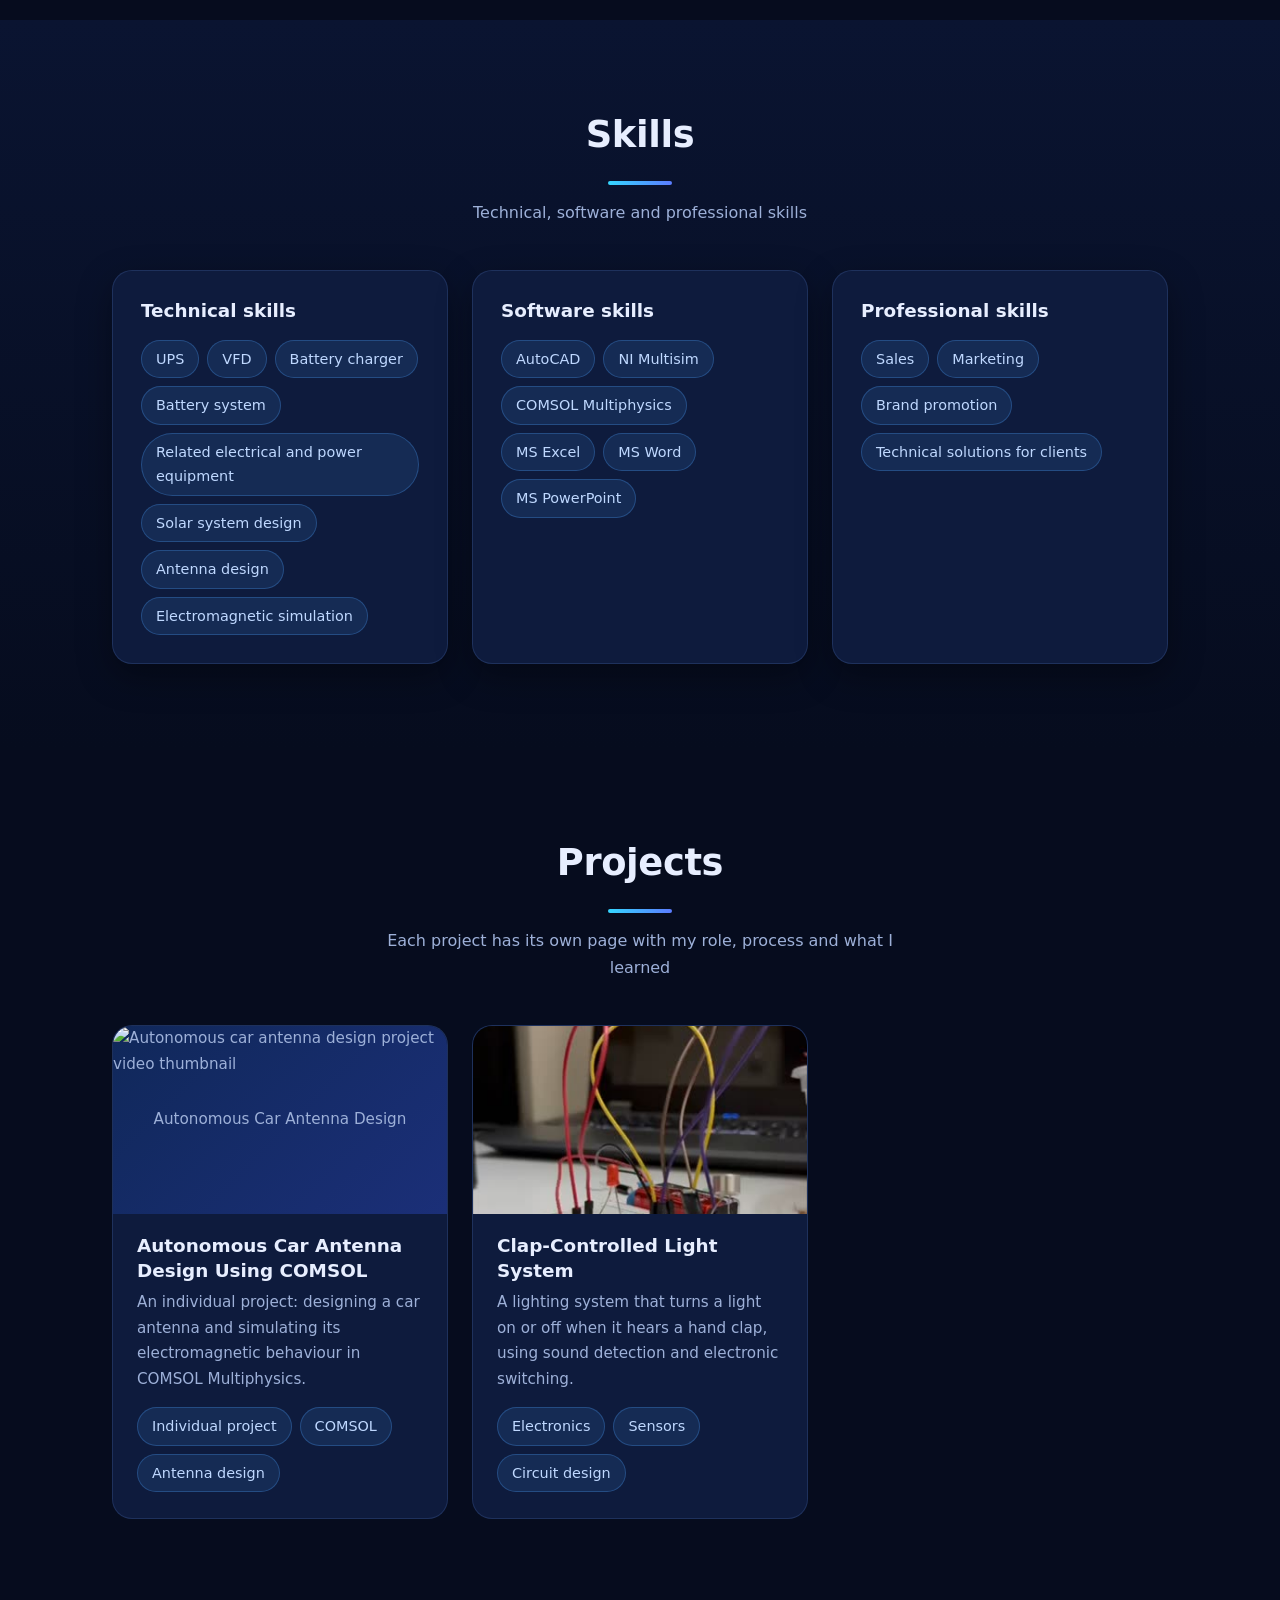
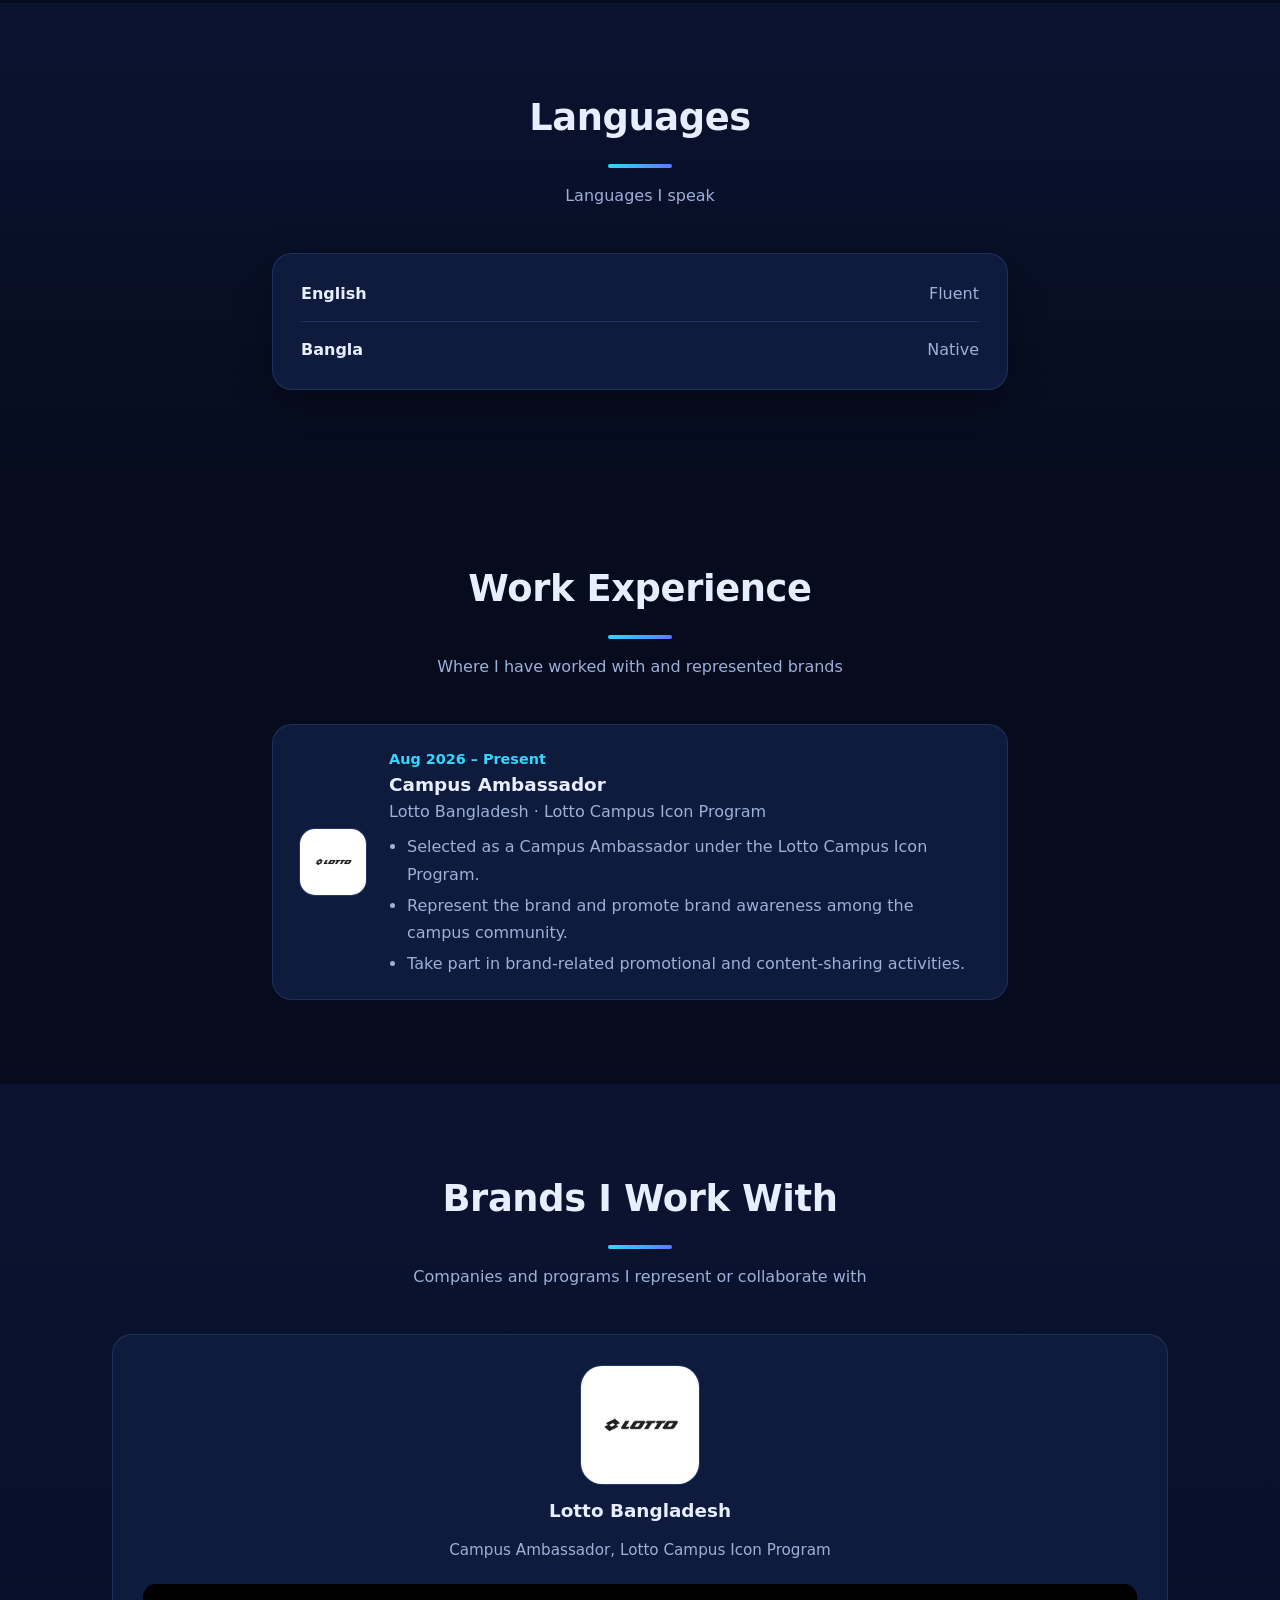
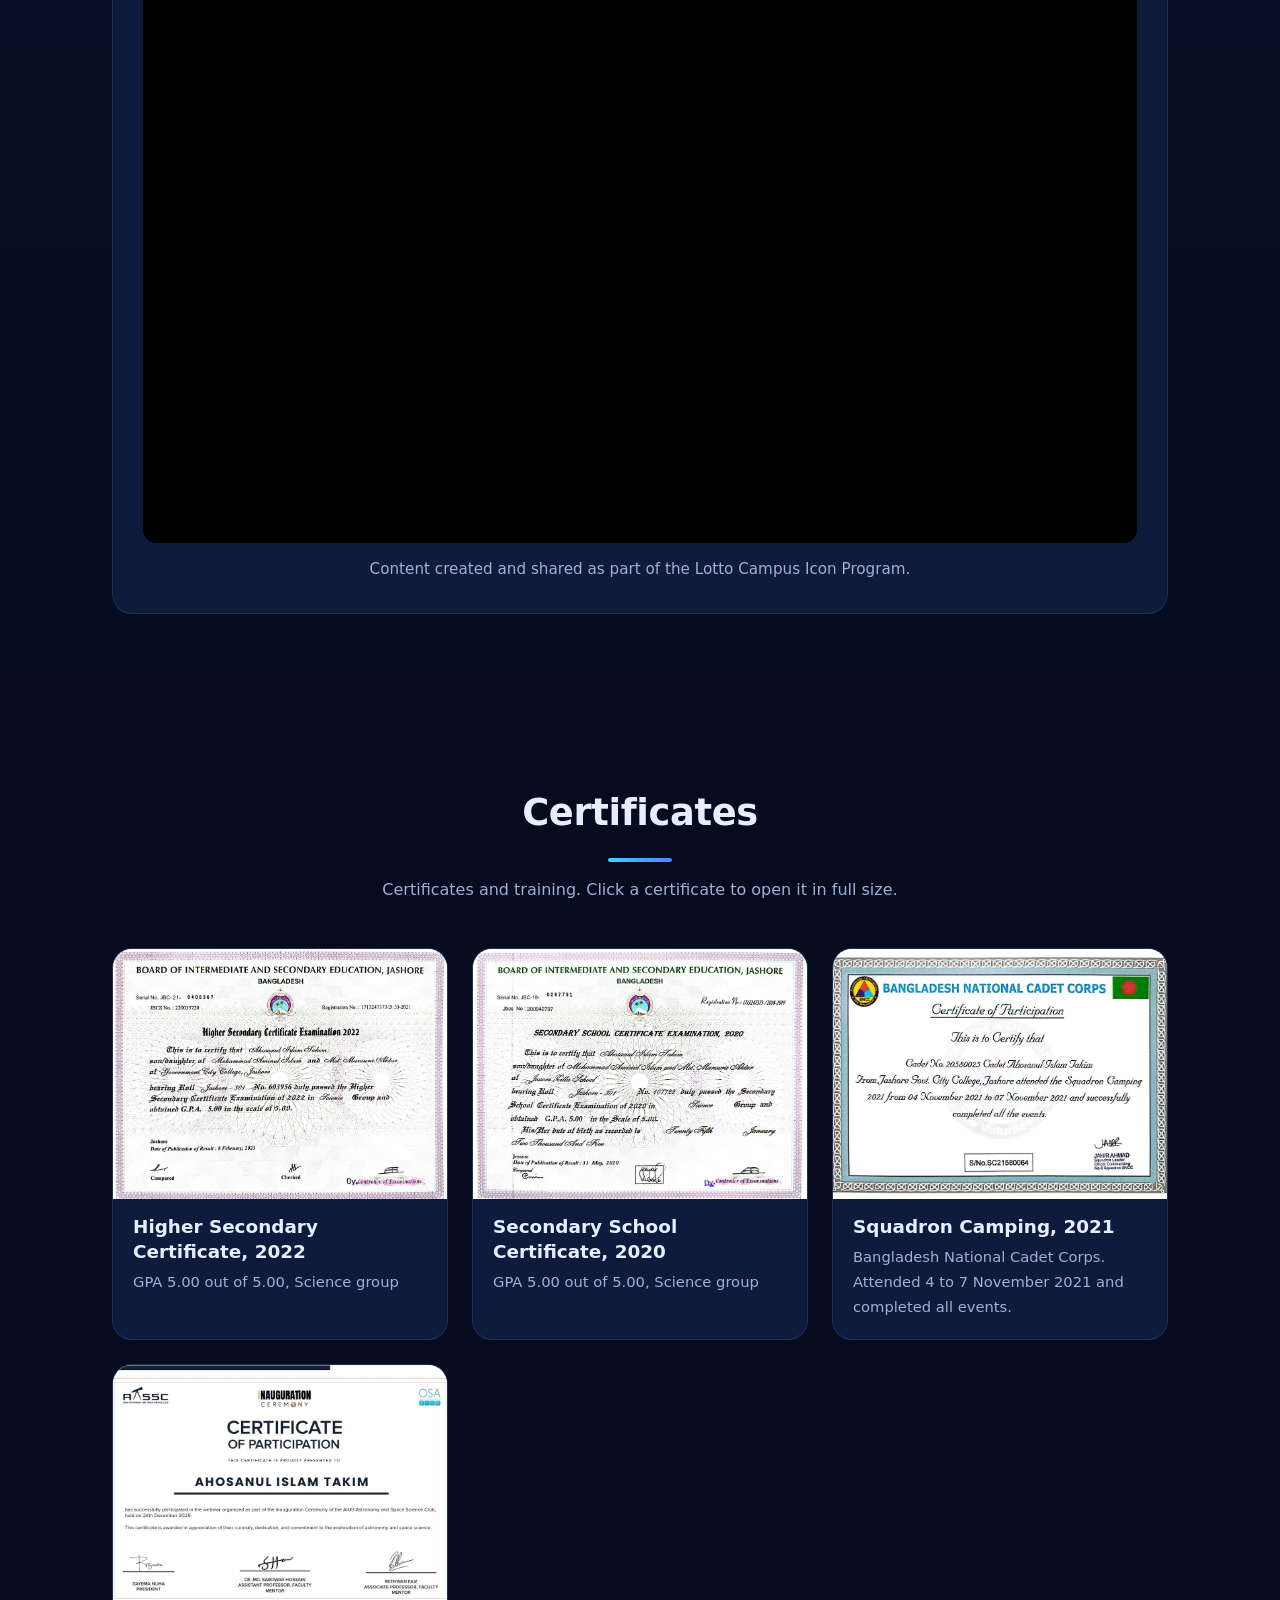
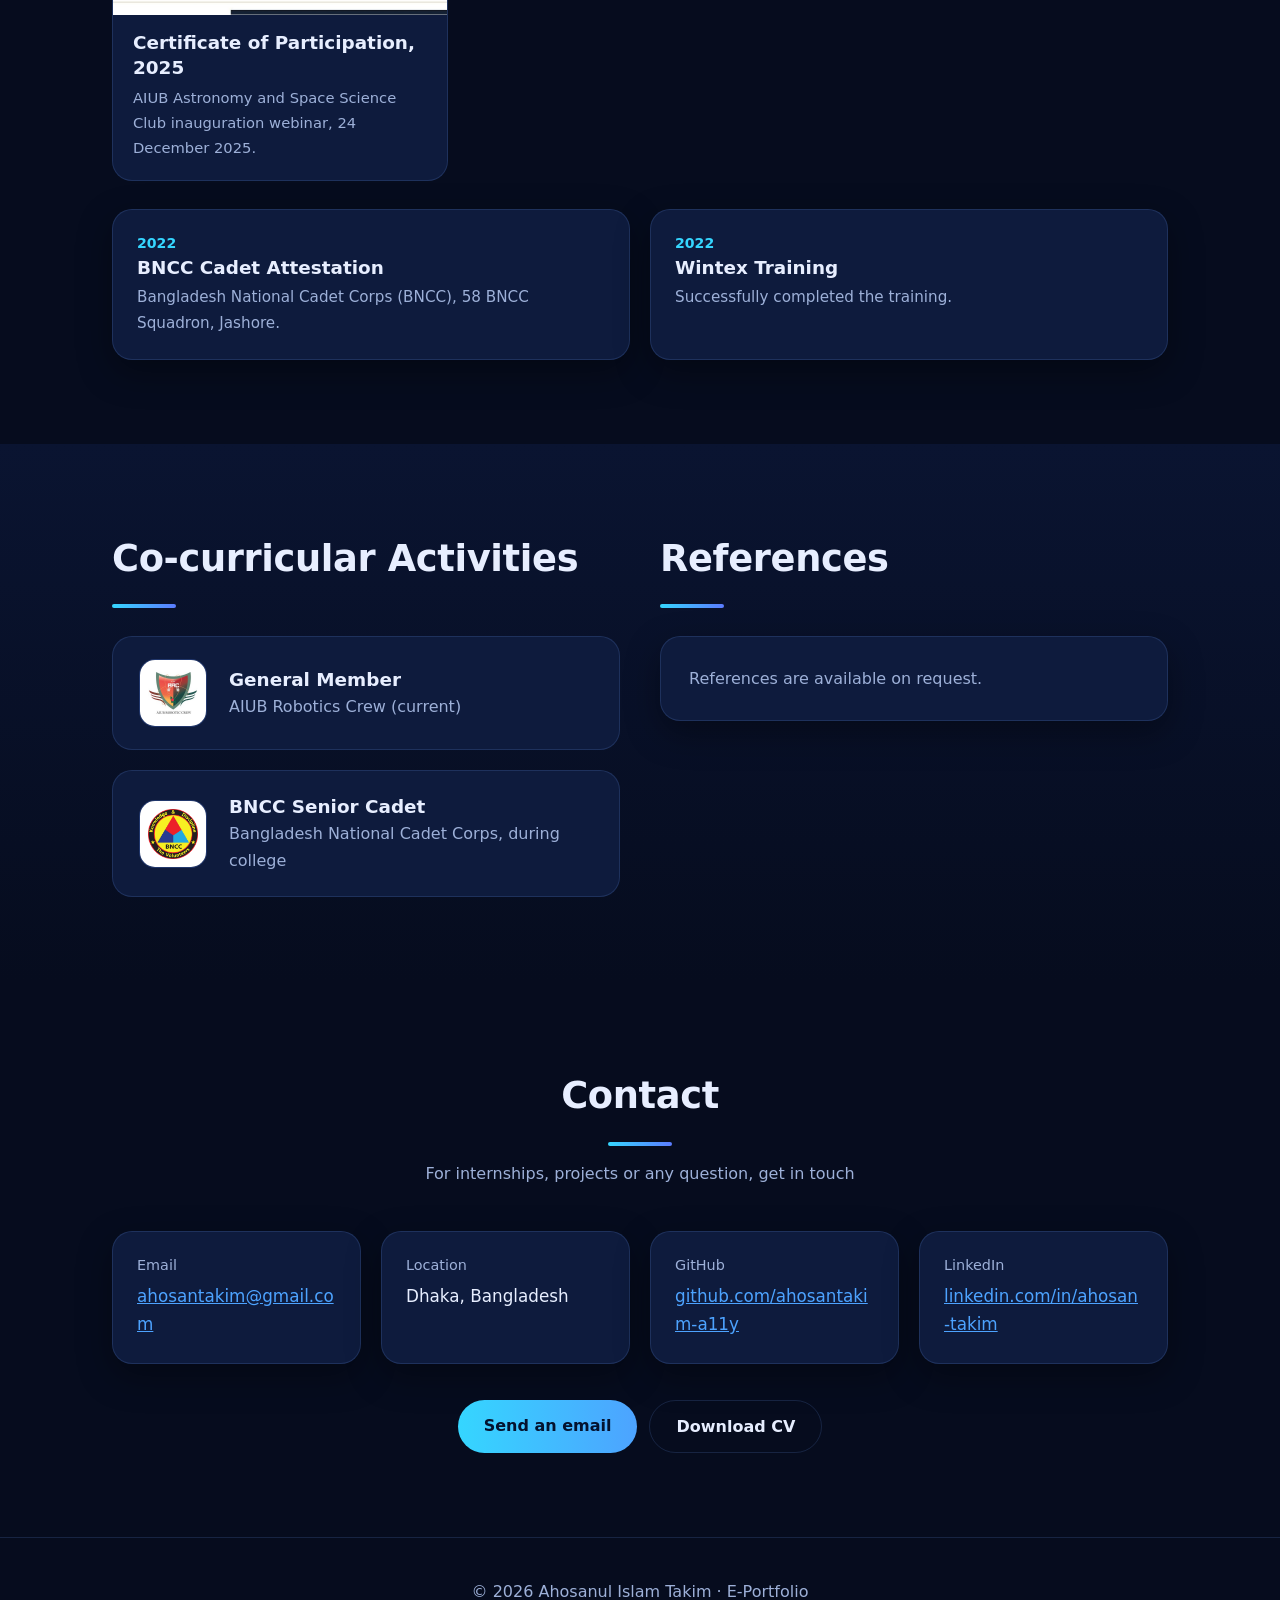
